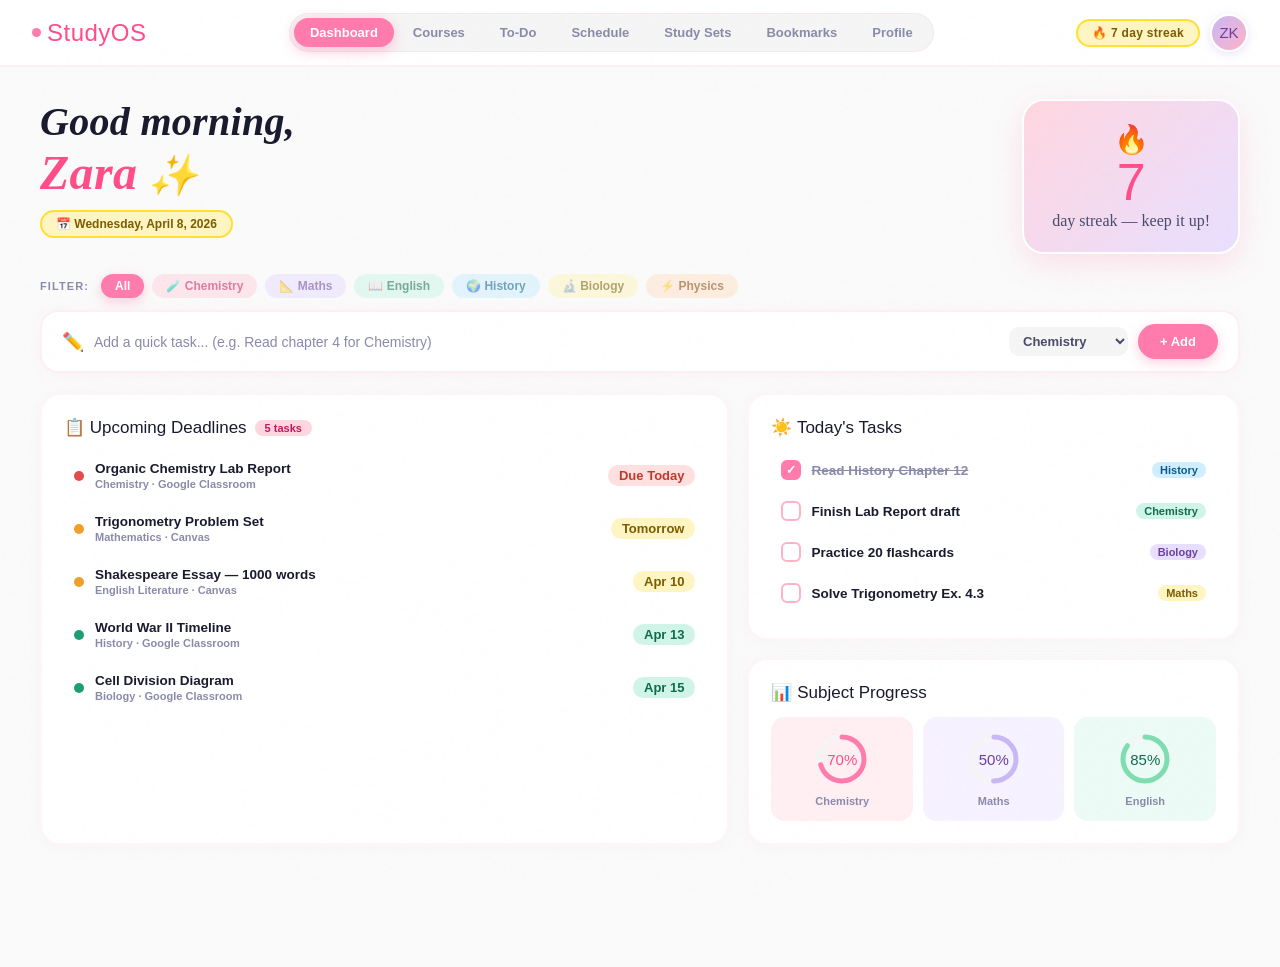
==== StudyOS.html @ 3f3feef2 "Prepare StudyOS for GitHub Pages deployment" ====
<!DOCTYPE html>
<html lang="en">
<head>
<meta charset="UTF-8">
<meta name="viewport" content="width=device-width, initial-scale=1.0">
<meta http-equiv="Content-Security-Policy" content="default-src 'self'; script-src 'self' 'unsafe-inline'; style-src 'self' 'unsafe-inline'; img-src 'self' data: https:; font-src 'self' data:; connect-src 'self'; object-src 'none'; base-uri 'self'; frame-ancestors 'none'; upgrade-insecure-requests">
<meta http-equiv="Referrer-Policy" content="strict-origin-when-cross-origin">
<meta http-equiv="X-Content-Type-Options" content="nosniff">
<title>StudyOS — Your Academic Universe</title>
<link rel="stylesheet" href="assets/css/styles.css">
</head>
<body>

<!-- ============================================================ -->
<!-- NAV -->
<!-- ============================================================ -->
<nav class="nav">
  <div class="nav-logo" onclick="showScreen('dashboard')">
    <span class="logo-dot"></span>
    StudyOS
  </div>
  <div class="nav-tabs">
    <button class="nav-tab active" onclick="showScreen('dashboard')" id="tab-dashboard">Dashboard</button>
    <button class="nav-tab" onclick="showScreen('courses')" id="tab-courses">Courses</button>
    <button class="nav-tab" onclick="showScreen('assignments')" id="tab-assignments">To-Do</button>
    <button class="nav-tab" onclick="showScreen('timetable')" id="tab-timetable">Schedule</button>
    <button class="nav-tab" onclick="showScreen('studysets')" id="tab-studysets">Study Sets</button>
    <button class="nav-tab" onclick="showScreen('bookmarks')" id="tab-bookmarks">Bookmarks</button>
    <button class="nav-tab" onclick="showScreen('profile')" id="tab-profile">Profile</button>
  </div>
  <div class="nav-right">
    <div class="streak-pill">🔥 7 day streak</div>
    <div class="avatar" onclick="showScreen('profile')">ZK</div>
  </div>
</nav>

<!-- ============================================================ -->
<!-- SCREEN 1: DASHBOARD -->
<!-- ============================================================ -->
<div class="screen active" id="screen-dashboard">

  <div class="dashboard-hero">
    <div class="greeting-block">
      <h1>Good morning,<br><em>Zara</em> ✨</h1>
      <div class="date-pill">📅 Wednesday, April 8, 2026</div>
    </div>
    <div class="streak-card-big">
      <div style="font-size:28px;">🔥</div>
      <div class="snum">7</div>
      <div class="slabel">day streak — keep it up!</div>
    </div>
  </div>

  <!-- Subject Filter Chips -->
  <div style="padding:0 40px 12px;display:flex;gap:8px;flex-wrap:wrap;align-items:center;">
    <span style="font-size:11px;font-weight:900;color:var(--text-soft);text-transform:uppercase;letter-spacing:0.1em;margin-right:4px;">Filter:</span>
    <button class="dash-filter-chip active" onclick="filterDashboard(this,'all')" style="background:var(--accent);color:white;border:none;border-radius:50px;padding:5px 14px;font-size:12px;font-weight:800;cursor:pointer;font-family:'Inter','Poppins',sans-serif;transition:all 0.2s;">All</button>
    <button class="dash-filter-chip" onclick="filterDashboard(this,'Chemistry')" style="background:var(--pink);color:var(--pink-text);border:none;border-radius:50px;padding:5px 14px;font-size:12px;font-weight:800;cursor:pointer;font-family:'Inter','Poppins',sans-serif;transition:all 0.2s;">🧪 Chemistry</button>
    <button class="dash-filter-chip" onclick="filterDashboard(this,'Mathematics')" style="background:var(--lavender);color:var(--lav-text);border:none;border-radius:50px;padding:5px 14px;font-size:12px;font-weight:800;cursor:pointer;font-family:'Inter','Poppins',sans-serif;transition:all 0.2s;">📐 Maths</button>
    <button class="dash-filter-chip" onclick="filterDashboard(this,'English Lit')" style="background:var(--mint);color:var(--mint-text);border:none;border-radius:50px;padding:5px 14px;font-size:12px;font-weight:800;cursor:pointer;font-family:'Inter','Poppins',sans-serif;transition:all 0.2s;">📖 English</button>
    <button class="dash-filter-chip" onclick="filterDashboard(this,'History')" style="background:var(--sky);color:var(--sky-text);border:none;border-radius:50px;padding:5px 14px;font-size:12px;font-weight:800;cursor:pointer;font-family:'Inter','Poppins',sans-serif;transition:all 0.2s;">🌍 History</button>
    <button class="dash-filter-chip" onclick="filterDashboard(this,'Biology')" style="background:var(--yellow);color:var(--yel-text);border:none;border-radius:50px;padding:5px 14px;font-size:12px;font-weight:800;cursor:pointer;font-family:'Inter','Poppins',sans-serif;transition:all 0.2s;">🔬 Biology</button>
    <button class="dash-filter-chip" onclick="filterDashboard(this,'Physics')" style="background:var(--peach);color:var(--peach-text);border:none;border-radius:50px;padding:5px 14px;font-size:12px;font-weight:800;cursor:pointer;font-family:'Inter','Poppins',sans-serif;transition:all 0.2s;">⚡ Physics</button>
  </div>

  <div class="quick-add-bar">
    <span style="font-size:18px;">✏️</span>
    <input type="text" placeholder="Add a quick task... (e.g. Read chapter 4 for Chemistry)" id="quick-input" />
    <select id="quick-subject">
      <option>Chemistry</option>
      <option>Mathematics</option>
      <option>English Lit</option>
      <option>History</option>
      <option>Biology</option>
      <option>Physics</option>
    </select>
    <button class="btn-accent" onclick="addQuickTask()">+ Add</button>
  </div>

  <div class="dashboard-grid">
    <div class="dash-card">
      <div class="dash-card-title">📋 Upcoming Deadlines <span class="tag">5 tasks</span></div>
      <div class="deadline-item" data-course="Chemistry">
        <div class="deadline-dot" style="background:#E24B4A;"></div>
        <div class="deadline-info">
          <div class="deadline-name">Organic Chemistry Lab Report</div>
          <div class="deadline-sub">Chemistry · Google Classroom</div>
        </div>
        <div class="deadline-badge badge-urgent">Due Today</div>
      </div>
      <div class="deadline-item" data-course="Mathematics">
        <div class="deadline-dot" style="background:#F09F27;"></div>
        <div class="deadline-info">
          <div class="deadline-name">Trigonometry Problem Set</div>
          <div class="deadline-sub">Mathematics · Canvas</div>
        </div>
        <div class="deadline-badge badge-soon">Tomorrow</div>
      </div>
      <div class="deadline-item" data-course="English Lit">
        <div class="deadline-dot" style="background:#F09F27;"></div>
        <div class="deadline-info">
          <div class="deadline-name">Shakespeare Essay — 1000 words</div>
          <div class="deadline-sub">English Literature · Canvas</div>
        </div>
        <div class="deadline-badge badge-soon">Apr 10</div>
      </div>
      <div class="deadline-item" data-course="History">
        <div class="deadline-dot" style="background:#1D9E75;"></div>
        <div class="deadline-info">
          <div class="deadline-name">World War II Timeline</div>
          <div class="deadline-sub">History · Google Classroom</div>
        </div>
        <div class="deadline-badge badge-ok">Apr 13</div>
      </div>
      <div class="deadline-item" data-course="Biology">
        <div class="deadline-dot" style="background:#1D9E75;"></div>
        <div class="deadline-info">
          <div class="deadline-name">Cell Division Diagram</div>
          <div class="deadline-sub">Biology · Google Classroom</div>
        </div>
        <div class="deadline-badge badge-ok">Apr 15</div>
      </div>
    </div>

    <div style="display:flex;flex-direction:column;gap:18px;">
      <div class="dash-card">
        <div class="dash-card-title">☀️ Today's Tasks</div>
        <div class="task-check" onclick="toggleTask(this)" data-course="History">
          <div class="check-box checked"></div>
          <div class="task-text done">Read History Chapter 12</div>
          <div class="task-course-tag" style="background:var(--sky);color:var(--sky-text);">History</div>
        </div>
        <div class="task-check" onclick="toggleTask(this)" data-course="Chemistry">
          <div class="check-box"></div>
          <div class="task-text">Finish Lab Report draft</div>
          <div class="task-course-tag" style="background:var(--mint);color:var(--mint-text);">Chemistry</div>
        </div>
        <div class="task-check" onclick="toggleTask(this)" data-course="Biology">
          <div class="check-box"></div>
          <div class="task-text">Practice 20 flashcards</div>
          <div class="task-course-tag" style="background:var(--lavender);color:var(--lav-text);">Biology</div>
        </div>
        <div class="task-check" onclick="toggleTask(this)" data-course="Mathematics">
          <div class="check-box"></div>
          <div class="task-text">Solve Trigonometry Ex. 4.3</div>
          <div class="task-course-tag" style="background:var(--yellow);color:var(--yel-text);">Maths</div>
        </div>
        <div id="quick-tasks"></div>
      </div>

      <div class="dash-card">
        <div class="dash-card-title">📊 Subject Progress</div>
        <div class="progress-section">
          <div class="progress-item" style="background:rgba(255,214,224,0.4);border-radius:14px;">
            <div class="progress-ring-wrap">
              <svg width="56" height="56" viewBox="0 0 56 56">
                <circle cx="28" cy="28" r="22" fill="none" stroke="var(--bg2)" stroke-width="5"/>
                <circle cx="28" cy="28" r="22" fill="none" stroke="var(--accent)" stroke-width="5" stroke-dasharray="138.2" stroke-dashoffset="41" stroke-linecap="round"/>
              </svg>
              <div class="progress-ring-center" style="color:var(--accent2);">70%</div>
            </div>
            <div class="progress-label">Chemistry</div>
          </div>
          <div class="progress-item" style="background:rgba(232,223,255,0.4);border-radius:14px;">
            <div class="progress-ring-wrap">
              <svg width="56" height="56" viewBox="0 0 56 56">
                <circle cx="28" cy="28" r="22" fill="none" stroke="var(--bg2)" stroke-width="5"/>
                <circle cx="28" cy="28" r="22" fill="none" stroke="var(--lavender2)" stroke-width="5" stroke-dasharray="138.2" stroke-dashoffset="69" stroke-linecap="round"/>
              </svg>
              <div class="progress-ring-center" style="color:var(--lav-text);">50%</div>
            </div>
            <div class="progress-label">Maths</div>
          </div>
          <div class="progress-item" style="background:rgba(208,245,232,0.4);border-radius:14px;">
            <div class="progress-ring-wrap">
              <svg width="56" height="56" viewBox="0 0 56 56">
                <circle cx="28" cy="28" r="22" fill="none" stroke="var(--bg2)" stroke-width="5"/>
                <circle cx="28" cy="28" r="22" fill="none" stroke="var(--mint2)" stroke-width="5" stroke-dasharray="138.2" stroke-dashoffset="21" stroke-linecap="round"/>
              </svg>
              <div class="progress-ring-center" style="color:var(--mint-text);">85%</div>
            </div>
            <div class="progress-label">English</div>
          </div>
        </div>
      </div>
    </div>
  </div>
</div>

<!-- ============================================================ -->
<!-- SCREEN 2: COURSES -->
<!-- ============================================================ -->
<div class="screen" id="screen-courses">
  <div class="page-header">
    <div>
      <h2>Your Course Folders 📁</h2>
      <p>6 courses · Semester 2, 2026</p>
    </div>
    <button class="btn-dark" onclick="openAddCourseModal()">＋ Add Course</button>
  </div>

  <div class="courses-grid">
    <div class="folder-card" onclick="openCourse('Chemistry')">
      <div class="folder-tab" style="background:var(--c-chem);"></div>
      <div class="folder-body" style="background:var(--c-chem);">
        <span class="folder-emoji">🧪</span>
        <div class="folder-name">Chemistry</div>
        <div class="folder-sub">Mrs. Sharma · MON WED FRI</div>
        <div class="folder-stats">
          <span class="folder-stat">4 tasks</span>
          <span class="folder-stat">12 notes</span>
          <span class="folder-stat">3 links</span>
        </div>
      </div>
    </div>

    <div class="folder-card" onclick="openCourse('Mathematics')">
      <div class="folder-tab" style="background:var(--c-math);"></div>
      <div class="folder-body" style="background:var(--c-math);">
        <span class="folder-emoji">📐</span>
        <div class="folder-name">Mathematics</div>
        <div class="folder-sub">Mr. Patel · TUE THU SAT</div>
        <div class="folder-stats">
          <span class="folder-stat">6 tasks</span>
          <span class="folder-stat">8 notes</span>
          <span class="folder-stat">5 links</span>
        </div>
      </div>
    </div>

    <div class="folder-card" onclick="openCourse('English Lit')">
      <div class="folder-tab" style="background:var(--c-eng);"></div>
      <div class="folder-body" style="background:var(--c-eng);">
        <span class="folder-emoji">📖</span>
        <div class="folder-name">English Literature</div>
        <div class="folder-sub">Ms. D'Souza · MON TUE WED</div>
        <div class="folder-stats">
          <span class="folder-stat">2 tasks</span>
          <span class="folder-stat">15 notes</span>
          <span class="folder-stat">7 links</span>
        </div>
      </div>
    </div>

    <div class="folder-card" onclick="openCourse('History')">
      <div class="folder-tab" style="background:var(--c-hist);"></div>
      <div class="folder-body" style="background:var(--c-hist);">
        <span class="folder-emoji">🌍</span>
        <div class="folder-name">History</div>
        <div class="folder-sub">Mr. Khan · WED FRI</div>
        <div class="folder-stats">
          <span class="folder-stat">3 tasks</span>
          <span class="folder-stat">20 notes</span>
          <span class="folder-stat">4 links</span>
        </div>
      </div>
    </div>

    <div class="folder-card" onclick="openCourse('Biology')">
      <div class="folder-tab" style="background:var(--c-bio);"></div>
      <div class="folder-body" style="background:var(--c-bio);">
        <span class="folder-emoji">🔬</span>
        <div class="folder-name">Biology</div>
        <div class="folder-sub">Ms. Iyer · TUE THU</div>
        <div class="folder-stats">
          <span class="folder-stat">5 tasks</span>
          <span class="folder-stat">18 notes</span>
          <span class="folder-stat">6 links</span>
        </div>
      </div>
    </div>

    <div class="folder-card" onclick="openCourse('Physics')">
      <div class="folder-tab" style="background:var(--c-phys);"></div>
      <div class="folder-body" style="background:var(--c-phys);">
        <span class="folder-emoji">⚡</span>
        <div class="folder-name">Physics</div>
        <div class="folder-sub">Mr. Nair · MON WED SAT</div>
        <div class="folder-stats">
          <span class="folder-stat">3 tasks</span>
          <span class="folder-stat">10 notes</span>
          <span class="folder-stat">2 links</span>
        </div>
      </div>
    </div>
  </div>
</div>

<!-- ============================================================ -->
<!-- SCREEN 3: ASSIGNMENTS / TO-DO -->
<!-- ============================================================ -->
<div class="screen" id="screen-assignments">
  <div class="assignments-layout">
    <div class="assignments-sidebar">
      <div class="sidebar-label">Filter</div>
      <button class="filter-btn active" onclick="filterStatus(this,'all')">📋 All Tasks</button>
      <button class="filter-btn" onclick="filterStatus(this,'ongoing')">⏳ Ongoing</button>
      <button class="filter-btn" onclick="filterStatus(this,'missed')">⚠️ Missed</button>
      <button class="filter-btn" onclick="filterStatus(this,'completed')">✅ Completed</button>

      <div class="sidebar-label">By Course</div>
      <button class="filter-btn" onclick="filterCourse(this,'all')"><div class="filter-dot" style="background:var(--text-soft);"></div>All Courses</button>
      <button class="filter-btn" id="sb-Chemistry" onclick="filterCourse(this,'Chemistry')"><div class="filter-dot" style="background:var(--accent);"></div>Chemistry</button>
      <button class="filter-btn" id="sb-Mathematics" onclick="filterCourse(this,'Mathematics')"><div class="filter-dot" style="background:var(--lavender2);"></div>Mathematics</button>
      <button class="filter-btn" id="sb-English Lit" onclick="filterCourse(this,'English Lit')"><div class="filter-dot" style="background:var(--mint2);"></div>English Lit</button>
      <button class="filter-btn" id="sb-History" onclick="filterCourse(this,'History')"><div class="filter-dot" style="background:var(--sky2);"></div>History</button>
      <button class="filter-btn" id="sb-Biology" onclick="filterCourse(this,'Biology')"><div class="filter-dot" style="background:var(--yellow2);"></div>Biology</button>
      <button class="filter-btn" id="sb-Physics" onclick="filterCourse(this,'Physics')"><div class="filter-dot" style="background:var(--peach2);"></div>Physics</button>
    </div>

    <div class="assignments-main">
      <div class="assignments-top">
        <div>
          <h2 id="todo-title">All Tasks</h2>
          <div id="active-course-chip" style="display:none;">
            <span class="course-chip" id="course-chip-inner">
              <span id="chip-label">Chemistry</span>
              <span class="chip-x" onclick="clearCourseFilter()">✕</span>
            </span>
          </div>
        </div>
        <button class="btn-accent" style="padding:9px 20px;font-size:13px;">＋ New Task</button>
      </div>
      <div id="task-list"></div>
    </div>
  </div>
</div>

<!-- ============================================================ -->
<!-- SCREEN 4: TIMETABLE -->
<!-- ============================================================ -->
<div class="screen" id="screen-timetable">
  <div class="timetable-header">
    <div>
      <h2 style="font-family:'Fredoka One',cursive;">📅 Class Schedule</h2>
      <p style="font-size:13px;color:var(--text-soft);font-weight:700;margin-top:3px;">Week of April 7–11, 2026</p>
    </div>
    <div class="week-nav">
      <button>‹</button>
      <span>Apr 7 – Apr 11</span>
      <button>›</button>
    </div>
  </div>

  <div class="timetable-wrap">
    <div class="timetable">
      <div class="tt-header-cell"></div>
      <div class="tt-header-cell">Mon</div>
      <div class="tt-header-cell tt-today-col">Tue ★</div>
      <div class="tt-header-cell">Wed</div>
      <div class="tt-header-cell">Thu</div>
      <div class="tt-header-cell">Fri</div>

      <!-- 8 AM -->
      <div class="tt-time">8:00</div>
      <div class="tt-cell"><div class="tt-class" style="background:rgba(255,214,224,0.7);border-color:var(--accent);cursor:pointer;" onclick="openClassDetail('Chemistry','🧪','Mon 8:00–9:00 AM','Lab 2','Organic Chemistry unit — functional groups and reaction mechanisms. Mrs. Sharma will demonstrate oxidation reactions today.',['Lab report due TODAY — submit before 11pm','Bring safety goggles to the lab','Pre-read Chapter 8, pages 145–160'],'var(--pink)')"><div class="tt-class-name">Chemistry</div><div class="tt-class-room">Lab 2</div></div></div>
      <div class="tt-cell" style="background:rgba(250,250,250,0.5);"></div>
      <div class="tt-cell"><div class="tt-class" style="background:rgba(255,214,224,0.7);border-color:var(--accent);cursor:pointer;" onclick="openClassDetail('Chemistry','🧪','Wed 8:00–9:00 AM','Lab 2','Continuing organic chemistry — alcohols, ketones and esters. Quiz on functional groups next Friday!',['Study functional group chart before class','Test next Friday — start revising now'],'var(--pink)')"><div class="tt-class-name">Chemistry</div><div class="tt-class-room">Lab 2</div></div></div>
      <div class="tt-cell" style="background:rgba(250,250,250,0.5);"></div>
      <div class="tt-cell"><div class="tt-class" style="background:rgba(255,214,224,0.7);border-color:var(--accent);cursor:pointer;" onclick="openClassDetail('Chemistry','🧪','Fri 8:00–9:00 AM','Lab 2','Lab practical session — you\'ll be titrating solutions. Results write-up due Monday.',['Complete pre-lab questions','Bring calculator for titration calculations'],'var(--pink)')"><div class="tt-class-name">Chemistry</div><div class="tt-class-room">Lab 2</div></div></div>

      <!-- 9 AM -->
      <div class="tt-time">9:00</div>
      <div class="tt-cell" style="background:rgba(250,250,250,0.5);"></div>
      <div class="tt-cell"><div class="tt-class" style="background:rgba(232,223,255,0.7);border-color:var(--lavender2);cursor:pointer;" onclick="openClassDetail('Mathematics','📐','Tue 9:00–10:00 AM','Room 301','Trigonometry deep dive — Ex 4.3 to 4.8. Mr. Patel will work through sine and cosine rules on the board.',['Problem set due Apr 9 — almost done?','Review double-angle formulas before class'],'var(--lavender)')"><div class="tt-class-name">Mathematics</div><div class="tt-class-room">Room 301</div></div></div>
      <div class="tt-cell" style="background:rgba(250,250,250,0.5);"></div>
      <div class="tt-cell"><div class="tt-class" style="background:rgba(232,223,255,0.7);border-color:var(--lavender2);cursor:pointer;" onclick="openClassDetail('Mathematics','📐','Thu 9:00–10:00 AM','Room 301','Calculus introduction — limits and derivatives. Practice questions handed out in class.',['Bring your textbook and graph paper'],'var(--lavender)')"><div class="tt-class-name">Mathematics</div><div class="tt-class-room">Room 301</div></div></div>
      <div class="tt-cell" style="background:rgba(250,250,250,0.5);"></div>

      <!-- 10 AM -->
      <div class="tt-time">10:00</div>
      <div class="tt-cell"><div class="tt-class" style="background:rgba(208,245,232,0.7);border-color:var(--mint2);cursor:pointer;" onclick="openClassDetail('English Lit','📖','Mon 10:00–11:00 AM','Room 204','Hamlet Act 4 analysis — themes of revenge and madness. Essay due Apr 10, 1000 words.',['Shakespeare essay due Apr 10!','Read Act 4 before class','Check SparkNotes for character analysis'],'var(--mint)')"><div class="tt-class-name">English Lit</div><div class="tt-class-room">Room 204</div></div></div>
      <div class="tt-cell"><div class="tt-class" style="background:rgba(208,245,232,0.7);border-color:var(--mint2);cursor:pointer;" onclick="openClassDetail('English Lit','📖','Tue 10:00–11:00 AM','Room 204','Peer review session — swap drafts with a partner. Ms. D\'Souza will provide feedback sheets.',['Bring printed draft for peer review','Submit final essay on Canvas Apr 10'],'var(--mint)')"><div class="tt-class-name">English Lit</div><div class="tt-class-room">Room 204</div></div></div>
      <div class="tt-cell"><div class="tt-class" style="background:rgba(208,245,232,0.7);border-color:var(--mint2);cursor:pointer;" onclick="openClassDetail('English Lit','📖','Wed 10:00–11:00 AM','Room 204','Final essay guidance — Ms. D\'Souza reviews common mistakes. Last class before submission.',['Final submission due Apr 10 on Canvas!','Check the essay rubric on Google Classroom'],'var(--mint)')"><div class="tt-class-name">English Lit</div><div class="tt-class-room">Room 204</div></div></div>
      <div class="tt-cell" style="background:rgba(250,250,250,0.5);"></div>
      <div class="tt-cell" style="background:rgba(250,250,250,0.5);"></div>

      <!-- 11 AM -->
      <div class="tt-time">11:00</div>
      <div class="tt-cell" style="background:rgba(250,250,250,0.5);"></div>
      <div class="tt-cell" style="background:rgba(250,250,250,0.5);"></div>
      <div class="tt-cell"><div class="tt-class" style="background:rgba(208,238,255,0.7);border-color:var(--sky2);cursor:pointer;" onclick="openClassDetail('History','🌍','Wed 11:00 AM–12:00 PM','Room 110','World War II — Pacific Theatre and D-Day. Mr. Khan will show documentary clips.',['Timeline diagram due Apr 13','Download template from Google Classroom','Revise key dates: 1939, 1941, 1944, 1945'],'var(--sky)')"><div class="tt-class-name">History</div><div class="tt-class-room">Room 110</div></div></div>
      <div class="tt-cell" style="background:rgba(250,250,250,0.5);"></div>
      <div class="tt-cell"><div class="tt-class" style="background:rgba(208,238,255,0.7);border-color:var(--sky2);cursor:pointer;" onclick="openClassDetail('History','🌍','Fri 11:00 AM–12:00 PM','Room 110','Primary sources analysis — reading wartime letters and government documents.',['Chapter 12 reading — done ✓','Timeline diagram due Apr 13'],'var(--sky)')"><div class="tt-class-name">History</div><div class="tt-class-room">Room 110</div></div></div>

      <!-- Lunch -->
      <div class="tt-time" style="color:var(--text-xsoft);">12:00</div>
      <div class="tt-cell" style="background:rgba(255,245,194,0.4);border-color:rgba(255,224,51,0.2);"><div style="padding:8px;font-size:10px;font-weight:800;color:var(--yel-text);opacity:0.6;">☕ Lunch</div></div>
      <div class="tt-cell" style="background:rgba(255,245,194,0.4);border-color:rgba(255,224,51,0.2);"><div style="padding:8px;font-size:10px;font-weight:800;color:var(--yel-text);opacity:0.6;">☕ Lunch</div></div>
      <div class="tt-cell" style="background:rgba(255,245,194,0.4);border-color:rgba(255,224,51,0.2);"><div style="padding:8px;font-size:10px;font-weight:800;color:var(--yel-text);opacity:0.6;">☕ Lunch</div></div>
      <div class="tt-cell" style="background:rgba(255,245,194,0.4);border-color:rgba(255,224,51,0.2);"><div style="padding:8px;font-size:10px;font-weight:800;color:var(--yel-text);opacity:0.6;">☕ Lunch</div></div>
      <div class="tt-cell" style="background:rgba(255,245,194,0.4);border-color:rgba(255,224,51,0.2);"><div style="padding:8px;font-size:10px;font-weight:800;color:var(--yel-text);opacity:0.6;">☕ Lunch</div></div>

      <!-- 1 PM -->
      <div class="tt-time">1:00</div>
      <div class="tt-cell" style="background:rgba(250,250,250,0.5);"></div>
      <div class="tt-cell"><div class="tt-class" style="background:rgba(255,245,194,0.7);border-color:var(--yellow2);cursor:pointer;" onclick="openClassDetail('Biology','🔬','Tue 1:00–2:00 PM','Lab 3','Cell division — mitosis vs meiosis. Ms. Iyer will use slides of onion root tips.',['Cell division diagram due Apr 15','Memorise the 4 stages of mitosis','Bring coloured pencils for diagram work'],'var(--yellow)')"><div class="tt-class-name">Biology</div><div class="tt-class-room">Lab 3</div></div></div>
      <div class="tt-cell" style="background:rgba(250,250,250,0.5);"></div>
      <div class="tt-cell"><div class="tt-class" style="background:rgba(255,245,194,0.7);border-color:var(--yellow2);cursor:pointer;" onclick="openClassDetail('Biology','🔬','Thu 1:00–2:00 PM','Lab 3','Osmosis experiment — potato cylinders in salt solutions. Practical write-up in class.',['Diagram due Apr 15 — start early','Review osmosis definition'],'var(--yellow)')"><div class="tt-class-name">Biology</div><div class="tt-class-room">Lab 3</div></div></div>
      <div class="tt-cell" style="background:rgba(250,250,250,0.5);"></div>

      <!-- 2 PM -->
      <div class="tt-time">2:00</div>
      <div class="tt-cell"><div class="tt-class" style="background:rgba(255,228,204,0.7);border-color:var(--peach2);cursor:pointer;" onclick="openClassDetail('Physics','⚡','Mon 2:00–3:00 PM','Room 105','Newton\'s Laws of Motion — forces, friction, and free body diagrams. Problem sheet handed out.',['Newton\'s Laws problem sheet due Apr 16','Read Chapter 6 summary','Practice drawing free body diagrams'],'var(--peach)')"><div class="tt-class-name">Physics</div><div class="tt-class-room">Room 105</div></div></div>
      <div class="tt-cell" style="background:rgba(250,250,250,0.5);"></div>
      <div class="tt-cell"><div class="tt-class" style="background:rgba(255,228,204,0.7);border-color:var(--peach2);cursor:pointer;" onclick="openClassDetail('Physics','⚡','Wed 2:00–3:00 PM','Room 105','Energy conservation — kinetic and potential energy problems. Past paper practice.',['Problem sheet due Apr 16','Chapter 6 summary — done ✓'],'var(--peach)')"><div class="tt-class-name">Physics</div><div class="tt-class-room">Room 105</div></div></div>
      <div class="tt-cell" style="background:rgba(250,250,250,0.5);"></div>
      <div class="tt-cell" style="background:rgba(250,250,250,0.5);"></div>
    </div>
  </div>

  <div class="tt-legend">
    <span><span class="tt-legend-dot" style="background:rgba(255,214,224,0.8);border-color:var(--accent);"></span>Chemistry</span>
    <span><span class="tt-legend-dot" style="background:rgba(232,223,255,0.8);border-color:var(--lavender2);"></span>Mathematics</span>
    <span><span class="tt-legend-dot" style="background:rgba(208,245,232,0.8);border-color:var(--mint2);"></span>English Lit</span>
    <span><span class="tt-legend-dot" style="background:rgba(208,238,255,0.8);border-color:var(--sky2);"></span>History</span>
    <span><span class="tt-legend-dot" style="background:rgba(255,245,194,0.8);border-color:var(--yellow2);"></span>Biology</span>
    <span><span class="tt-legend-dot" style="background:rgba(255,228,204,0.8);border-color:var(--peach2);"></span>Physics</span>
  </div>
</div>

<!-- ============================================================ -->
<!-- SCREEN 5: STUDY SETS — REDESIGNED -->
<!-- ============================================================ -->
<div class="screen" id="screen-studysets">
  <div class="page-header">
    <div>
      <h2>Study Sets ✨</h2>
      <p>Pick a set to start practising</p>
    </div>
    <button class="btn-accent" onclick="openNewSetModal()">＋ New Set</button>
  </div>

  <!-- Folder grid ALWAYS visible at top -->
  <div style="padding:0 40px 28px;">
    <div class="studysets-grid" id="studysets-grid">
      <!-- Rendered by JS -->
    </div>
  </div>

  <!-- Flashcard section — hidden by default, revealed when a set folder is clicked -->
  <div id="flashcard-section" style="display:none;padding:0 40px 40px;animation:slideUp 0.4s ease;">
    <div style="display:flex;align-items:center;gap:10px;margin-bottom:18px;">
      <div style="height:2px;flex:1;background:var(--bg2);border-radius:2px;"></div>
      <div style="font-family:'Caveat',cursive;font-size:15px;color:var(--text-soft);font-weight:700;">Practising now ↓</div>
      <div style="height:2px;flex:1;background:var(--bg2);border-radius:2px;"></div>
    </div>
    <div class="flashcard-panel" style="max-width:none;width:100%;margin:0;">
      <div class="fc-set-title">
        <span id="fc-emoji">🧪</span>
        <span id="fc-title">Organic Chemistry</span>
      </div>
      <div class="fc-set-meta" id="fc-meta">24 cards · Last studied 2 days ago</div>

      <div class="fc-progress-line">
        <span class="fc-progress-text" id="fc-count">Card 1 of 24</span>
        <div class="fc-progress-bar"><div class="fc-progress-fill" id="fc-fill" style="width:4%;"></div></div>
      </div>

      <div class="flashcard-wrap" id="flashcard" onclick="flipCard()">
        <div class="flashcard-inner">
          <div class="flashcard-front">
            <div class="fc-label">Question</div>
            <div class="fc-q" id="fc-question">What is the functional group of an Alcohol?</div>
            <div class="fc-hint">tap to reveal answer ✦</div>
          </div>
          <div class="flashcard-back">
            <div class="fc-label">Answer</div>
            <div class="fc-q" id="fc-answer">—OH (Hydroxyl group)</div>
            <div class="fc-hint">tap to go back ✦</div>
          </div>
        </div>
      </div>

      <div class="fc-buttons">
        <button class="fc-btn fc-btn-know" onclick="markKnow()">✓ I knew it</button>
        <button class="fc-btn fc-btn-review" onclick="markReview()">✗ Review again</button>
        <button class="fc-btn fc-btn-flip" onclick="flipCard()">↩ Flip Card</button>
        <button class="fc-btn fc-btn-next" onclick="nextCard()">→ Next Card</button>
      </div>
    </div>
  </div>
</div>

<!-- ============================================================ -->
<!-- SCREEN 6: BOOKMARKS — ENHANCED -->
<!-- ============================================================ -->
<div class="screen" id="screen-bookmarks">
  <div class="page-header">
    <div>
      <h2>🔗 Bookmarks & Links</h2>
      <p>All your course resources in one place</p>
    </div>
    <button class="btn-accent">＋ Add Link</button>
  </div>

  <div class="bookmarks-grid">
    <div class="bookmarks-group">
      <div class="bookmarks-group-title"><div class="bm-dot" style="background:var(--accent);"></div>Chemistry</div>
      <div class="bookmark-item" onclick="openBmModal('Khan Academy — Organic Chem','Chemistry','Video','khanacademy.org/science/organic-chem','Great intro series on functional groups and reactions. Perfect for lab prep! 🧪','var(--pink)','🧪')">
        <div class="bm-favicon" style="background:var(--pink);">🧪</div>
        <div class="bm-info">
          <div class="bm-name">Khan Academy — Organic Chem</div>
          <div class="bm-url">khanacademy.org/science/organic-chem</div>
        </div>
        <span class="bm-tag" style="background:var(--pink);color:var(--pink-text);">Video</span>
        <button class="bm-open-btn">↗</button>
      </div>
      <div class="bookmark-item" onclick="openBmModal('Lab Report Template — Mrs. Sharma','Chemistry','Classroom','classroom.google.com/c/chm2026','Official template from Mrs. Sharma. Required format for all chem submissions. 📋','var(--mint)','📄')">
        <div class="bm-favicon" style="background:var(--pink);">📄</div>
        <div class="bm-info">
          <div class="bm-name">Lab Report Template — Mrs. Sharma</div>
          <div class="bm-url">classroom.google.com/c/chm2026</div>
        </div>
        <span class="bm-tag" style="background:var(--mint);color:var(--mint-text);">Classroom</span>
        <button class="bm-open-btn">↗</button>
      </div>
      <div class="bookmark-item" onclick="openBmModal('NCERT Chemistry Part 2 PDF','Chemistry','PDF','ncert.nic.in/textbook/pdf/lech202','Chapters 10–16. Bookmark pages 85 and 134 for exam! 📖','var(--sky)','📝')">
        <div class="bm-favicon" style="background:var(--pink);">📝</div>
        <div class="bm-info">
          <div class="bm-name">NCERT Chemistry Part 2 PDF</div>
          <div class="bm-url">ncert.nic.in/textbook/pdf/lech202</div>
        </div>
        <span class="bm-tag" style="background:var(--sky);color:var(--sky-text);">PDF</span>
        <button class="bm-open-btn">↗</button>
      </div>
    </div>

    <div class="bookmarks-group">
      <div class="bookmarks-group-title"><div class="bm-dot" style="background:var(--lavender2);"></div>Mathematics</div>
      <div class="bookmark-item" onclick="openBmModal('Desmos Graphing Calculator','Mathematics','Tool','desmos.com/calculator','Best free graphing tool. Use for all trig and calculus visualisations. 📐','var(--lavender)','📐')">
        <div class="bm-favicon" style="background:var(--lavender);">📐</div>
        <div class="bm-info">
          <div class="bm-name">Desmos Graphing Calculator</div>
          <div class="bm-url">desmos.com/calculator</div>
        </div>
        <span class="bm-tag" style="background:var(--lavender);color:var(--lav-text);">Tool</span>
        <button class="bm-open-btn">↗</button>
      </div>
      <div class="bookmark-item" onclick="openBmModal('3Blue1Brown — Trig Visualized','Mathematics','Video','youtube.com/watch?v=yBw0N3...','Stunning visual explanation of trig. Watch before Ex. 4.3 for sure! 🎥','var(--pink)','🎥')">
        <div class="bm-favicon" style="background:var(--lavender);">🎥</div>
        <div class="bm-info">
          <div class="bm-name">3Blue1Brown — Trig Visualized</div>
          <div class="bm-url">youtube.com/watch?v=yBw0N3...</div>
        </div>
        <span class="bm-tag" style="background:var(--pink);color:var(--pink-text);">Video</span>
        <button class="bm-open-btn">↗</button>
      </div>
      <div class="bookmark-item" onclick="openBmModal('Canvas — Maths Assignment Portal','Mathematics','Canvas','canvas.instructure.com/courses/mth','Submit all maths assignments here. Check announcements every Monday. 📋','var(--mint)','📋')">
        <div class="bm-favicon" style="background:var(--lavender);">📋</div>
        <div class="bm-info">
          <div class="bm-name">Canvas — Maths Assignment Portal</div>
          <div class="bm-url">canvas.instructure.com/courses/mth</div>
        </div>
        <span class="bm-tag" style="background:var(--mint);color:var(--mint-text);">Canvas</span>
        <button class="bm-open-btn">↗</button>
      </div>
    </div>

    <div class="bookmarks-group">
      <div class="bookmarks-group-title"><div class="bm-dot" style="background:var(--mint2);"></div>English Literature</div>
      <div class="bookmark-item" onclick="openBmModal('SparkNotes — Hamlet Summary','English Lit','Notes','sparknotes.com/shakespeare/hamlet','Full character analysis + theme notes. Great for essay prep! 📖','var(--mint)','📖')">
        <div class="bm-favicon" style="background:var(--mint);">📖</div>
        <div class="bm-info">
          <div class="bm-name">SparkNotes — Hamlet Summary</div>
          <div class="bm-url">sparknotes.com/shakespeare/hamlet</div>
        </div>
        <span class="bm-tag" style="background:var(--mint);color:var(--mint-text);">Notes</span>
        <button class="bm-open-btn">↗</button>
      </div>
      <div class="bookmark-item" onclick="openBmModal('Essay Rubric — Ms. D\'Souza','English Lit','Classroom','classroom.google.com/c/eng2026','The official rubric for the Hamlet essay. Must read before submitting! 📝','var(--mint)','📜')">
        <div class="bm-favicon" style="background:var(--mint);">📜</div>
        <div class="bm-info">
          <div class="bm-name">Essay Rubric — Ms. D'Souza</div>
          <div class="bm-url">classroom.google.com/c/eng2026</div>
        </div>
        <span class="bm-tag" style="background:var(--mint);color:var(--mint-text);">Classroom</span>
        <button class="bm-open-btn">↗</button>
      </div>
    </div>

    <div class="bookmarks-group">
      <div class="bookmarks-group-title"><div class="bm-dot" style="background:var(--sky2);"></div>History</div>
      <div class="bookmark-item" onclick="openBmModal('Crash Course — World War II','History','Video','youtube.com/watch?v=Q78COTw...','Quick 12-min summary. Great visual timeline for the diagram assignment! 🌍','var(--sky)','🌍')">
        <div class="bm-favicon" style="background:var(--sky);">🌍</div>
        <div class="bm-info">
          <div class="bm-name">Crash Course — World War II</div>
          <div class="bm-url">youtube.com/watch?v=Q78COTw...</div>
        </div>
        <span class="bm-tag" style="background:var(--pink);color:var(--pink-text);">Video</span>
        <button class="bm-open-btn">↗</button>
      </div>
      <div class="bookmark-item" onclick="openBmModal('Timeline Template — Mr. Khan','History','Classroom','classroom.google.com/c/hist2026','Download the blank timeline here. Due Apr 13! ⚠️','var(--sky)','📄')">
        <div class="bm-favicon" style="background:var(--sky);">📄</div>
        <div class="bm-info">
          <div class="bm-name">Timeline Template — Mr. Khan</div>
          <div class="bm-url">classroom.google.com/c/hist2026</div>
        </div>
        <span class="bm-tag" style="background:var(--mint);color:var(--mint-text);">Classroom</span>
        <button class="bm-open-btn">↗</button>
      </div>
    </div>
  </div>
</div>

<!-- Add Course Modal -->
<div class="bm-modal-overlay" id="add-course-modal" onclick="closeAddCourseModal(event)">
  <div class="bm-modal" style="width:420px;">
    <button class="bm-modal-close" onclick="closeAddCourseModal(null,true)">✕</button>
    <div style="font-family:'Fredoka One',cursive;font-size:20px;margin-bottom:16px;">📁 Add New Course</div>
    <div style="display:grid;grid-template-columns:1fr 1fr;gap:10px;margin-bottom:12px;">
      <div class="id-field" style="grid-column:1/-1;">
        <label style="font-size:10px;font-weight:900;color:var(--text-soft);text-transform:uppercase;letter-spacing:0.08em;display:block;margin-bottom:4px;">Course Name</label>
        <input type="text" id="nc-name" placeholder="e.g. Computer Science" style="width:100%;padding:9px 12px;border-radius:11px;border:2px solid rgba(255,123,172,0.15);font-family:'Inter','Poppins',sans-serif;font-size:13px;font-weight:700;color:var(--text);background:white;outline:none;">
      </div>
      <div class="id-field">
        <label style="font-size:10px;font-weight:900;color:var(--text-soft);text-transform:uppercase;letter-spacing:0.08em;display:block;margin-bottom:4px;">Teacher</label>
        <input type="text" id="nc-teacher" placeholder="e.g. Mr. Sharma" style="width:100%;padding:9px 12px;border-radius:11px;border:2px solid rgba(255,123,172,0.15);font-family:'Inter','Poppins',sans-serif;font-size:13px;font-weight:700;color:var(--text);background:white;outline:none;">
      </div>
      <div class="id-field">
        <label style="font-size:10px;font-weight:900;color:var(--text-soft);text-transform:uppercase;letter-spacing:0.08em;display:block;margin-bottom:4px;">Days</label>
        <input type="text" id="nc-days" placeholder="e.g. MON WED FRI" style="width:100%;padding:9px 12px;border-radius:11px;border:2px solid rgba(255,123,172,0.15);font-family:'Inter','Poppins',sans-serif;font-size:13px;font-weight:700;color:var(--text);background:white;outline:none;">
      </div>
    </div>
    <div style="margin-bottom:14px;">
      <div style="font-size:10px;font-weight:900;color:var(--text-soft);text-transform:uppercase;letter-spacing:0.08em;margin-bottom:8px;">Pick an Emoji & Color</div>
      <div style="display:flex;gap:8px;flex-wrap:wrap;margin-bottom:10px;">
        <span class="nc-emoji-opt selected" onclick="pickCourseEmoji(this,'🎯')" style="font-size:22px;cursor:pointer;padding:4px 8px;border-radius:10px;border:2px solid var(--accent);background:var(--accent-bg);">🎯</span>
        <span class="nc-emoji-opt" onclick="pickCourseEmoji(this,'💻')" style="font-size:22px;cursor:pointer;padding:4px 8px;border-radius:10px;border:2px solid transparent;background:var(--bg2);">💻</span>
        <span class="nc-emoji-opt" onclick="pickCourseEmoji(this,'🎨')" style="font-size:22px;cursor:pointer;padding:4px 8px;border-radius:10px;border:2px solid transparent;background:var(--bg2);">🎨</span>
        <span class="nc-emoji-opt" onclick="pickCourseEmoji(this,'🏃')" style="font-size:22px;cursor:pointer;padding:4px 8px;border-radius:10px;border:2px solid transparent;background:var(--bg2);">🏃</span>
        <span class="nc-emoji-opt" onclick="pickCourseEmoji(this,'🎵')" style="font-size:22px;cursor:pointer;padding:4px 8px;border-radius:10px;border:2px solid transparent;background:var(--bg2);">🎵</span>
        <span class="nc-emoji-opt" onclick="pickCourseEmoji(this,'🌱')" style="font-size:22px;cursor:pointer;padding:4px 8px;border-radius:10px;border:2px solid transparent;background:var(--bg2);">🌱</span>
        <span class="nc-emoji-opt" onclick="pickCourseEmoji(this,'📊')" style="font-size:22px;cursor:pointer;padding:4px 8px;border-radius:10px;border:2px solid transparent;background:var(--bg2);">📊</span>
        <span class="nc-emoji-opt" onclick="pickCourseEmoji(this,'🔭')" style="font-size:22px;cursor:pointer;padding:4px 8px;border-radius:10px;border:2px solid transparent;background:var(--bg2);">🔭</span>
      </div>
      <div style="display:flex;gap:8px;flex-wrap:wrap;">
        <div class="nc-color-opt selected" data-color="var(--pink)" onclick="pickCourseColor(this)" style="width:28px;height:28px;border-radius:50%;background:var(--pink);cursor:pointer;border:3px solid var(--text);"></div>
        <div class="nc-color-opt" data-color="var(--lavender)" onclick="pickCourseColor(this)" style="width:28px;height:28px;border-radius:50%;background:var(--lavender);cursor:pointer;border:3px solid transparent;"></div>
        <div class="nc-color-opt" data-color="var(--mint)" onclick="pickCourseColor(this)" style="width:28px;height:28px;border-radius:50%;background:var(--mint);cursor:pointer;border:3px solid transparent;"></div>
        <div class="nc-color-opt" data-color="var(--sky)" onclick="pickCourseColor(this)" style="width:28px;height:28px;border-radius:50%;background:var(--sky);cursor:pointer;border:3px solid transparent;"></div>
        <div class="nc-color-opt" data-color="var(--yellow)" onclick="pickCourseColor(this)" style="width:28px;height:28px;border-radius:50%;background:var(--yellow);cursor:pointer;border:3px solid transparent;"></div>
        <div class="nc-color-opt" data-color="var(--peach)" onclick="pickCourseColor(this)" style="width:28px;height:28px;border-radius:50%;background:var(--peach);cursor:pointer;border:3px solid transparent;"></div>
      </div>
    </div>
    <div class="bm-modal-actions">
      <button class="bm-modal-btn primary" onclick="addNewCourse()">＋ Add Course</button>
      <button class="bm-modal-btn secondary" onclick="closeAddCourseModal(null,true)">Cancel</button>
    </div>
  </div>
</div>

<!-- Class Detail Modal -->
<div class="bm-modal-overlay" id="class-detail-modal" onclick="closeClassModal(event)">
  <div class="bm-modal" style="width:400px;">
    <button class="bm-modal-close" onclick="closeClassModal(null,true)">✕</button>
    <div style="display:flex;align-items:center;gap:12px;margin-bottom:16px;">
      <div id="cd-icon" style="width:50px;height:50px;border-radius:14px;background:var(--pink);display:flex;align-items:center;justify-content:center;font-size:24px;"></div>
      <div>
        <div id="cd-subject" style="font-family:'Fredoka One',cursive;font-size:20px;color:var(--text);"></div>
        <div id="cd-time" style="font-size:12px;color:var(--text-soft);font-weight:700;margin-top:2px;"></div>
      </div>
    </div>
    <div id="cd-description" style="background:var(--bg);border-radius:12px;padding:12px 14px;font-size:13px;color:var(--text-mid);font-weight:700;line-height:1.6;margin-bottom:12px;border:2px solid rgba(255,123,172,0.08);"></div>
    <div id="cd-reminders" style="display:none;">
      <div style="font-size:11px;font-weight:900;text-transform:uppercase;letter-spacing:0.1em;color:var(--text-soft);margin-bottom:8px;">📌 Reminders</div>
      <div id="cd-reminders-list" style="display:flex;flex-direction:column;gap:6px;"></div>
    </div>
    <div style="margin-top:14px;display:flex;gap:8px;">
      <button class="bm-modal-btn primary" style="flex:1;" onclick="closeClassModal(null,true)">Got it ✓</button>
      <button class="bm-modal-btn secondary" onclick="addClassReminder()">+ Reminder</button>
    </div>
  </div>
</div>

<!-- Bookmark modal -->
<div class="bm-modal-overlay" id="bm-modal-overlay" onclick="closeBmModal(event)">
  <div class="bm-modal">
    <button class="bm-modal-close" onclick="closeBmModal(null,true)">✕</button>
    <div class="bm-modal-icon" id="bm-m-icon" style="background:var(--pink);">🧪</div>
    <div class="bm-modal-title" id="bm-m-title">Khan Academy</div>
    <div class="bm-modal-course" id="bm-m-course" style="background:var(--pink);color:var(--pink-text);">Chemistry · Video</div>
    <div class="bm-modal-note" id="bm-m-note">Great intro series on functional groups!</div>
    <div class="bm-modal-actions">
      <button class="bm-modal-btn primary">↗ Open Link</button>
      <button class="bm-modal-btn secondary" onclick="closeBmModal(null,true)">Close</button>
    </div>
  </div>
</div>

<!-- ============================================================ -->
<!-- SCREEN 7: PROFILE / STUDENT ID EDITOR -->
<!-- ============================================================ -->
<div class="screen" id="screen-profile">
  <div class="page-header">
    <div>
      <h2>🪪 Profile & Student ID</h2>
      <p>Customise your student card</p>
    </div>
  </div>

  <div class="profile-layout">

    <!-- Left: ID editor -->
    <div class="id-editor-section">
      <div class="id-preview-label">ID Card Preview</div>

      <!-- Live ID card -->
      <div class="id-card-preview" id="id-card-el" style="background:linear-gradient(135deg,#FFD6E0,#E8DFFF,#D0EEFF);">
        <div class="id-card-top">
          <div class="id-portrait" id="id-portrait-el">😊</div>
          <div class="id-card-right">
            <div class="id-club-logo" id="id-logo-el" style="color:white;">StudyOS</div>
            <div class="id-club-name" id="id-badge-el" style="color:white;">Academic Explorer</div>
          </div>
        </div>
        <hr class="id-divider">
        <div class="id-details-grid">
          <div class="id-detail">
            <div class="id-detail-label">Name</div>
            <div class="id-detail-val" id="id-name-el">Zara Kapoor</div>
          </div>
          <div class="id-detail">
            <div class="id-detail-label">Birthday</div>
            <div class="id-detail-val" id="id-bday-el">Nov 2, 2008</div>
          </div>
          <div class="id-detail">
            <div class="id-detail-label">School</div>
            <div class="id-detail-val" id="id-school-el">CBSE · Pune</div>
          </div>
          <div class="id-detail">
            <div class="id-detail-label">Year Level</div>
            <div class="id-detail-val" id="id-year-el">Class 10-A</div>
          </div>
        </div>
      </div>

      <!-- Avatar picker -->
      <div class="editor-section-title">Portrait / Avatar</div>
      <div class="avatar-grid" id="avatar-grid"></div>

      <!-- Color picker -->
      <div class="editor-section-title">Card Color</div>
      <div class="color-swatches" id="color-swatches"></div>

      <!-- Logo/badge picker -->
      <div class="editor-section-title">Club Badge</div>
      <div class="logo-grid" id="logo-grid"></div>

      <!-- Editable fields -->
      <div class="editor-section-title">Your Info</div>
      <div class="id-fields">
        <div class="id-field">
          <label>Name</label>
          <input type="text" id="inp-name" value="Zara Kapoor" oninput="updateCard()">
        </div>
        <div class="id-field">
          <label>Birthday</label>
          <input type="text" id="inp-bday" value="Nov 2, 2008" oninput="updateCard()">
        </div>
        <div class="id-field">
          <label>School</label>
          <input type="text" id="inp-school" value="CBSE · Pune" oninput="updateCard()">
        </div>
        <div class="id-field">
          <label>Year Level</label>
          <input type="text" id="inp-year" value="Class 10-A" oninput="updateCard()">
        </div>
      </div>
    </div>

    <!-- Right: Stats + Achievements -->
    <div class="profile-right">
      <div class="profile-right-title">📊 My Stats</div>
      <div class="stats-grid">
        <div class="stat-card">
          <div class="stat-number" style="color:var(--accent2);">23</div>
          <div class="stat-label">Tasks Completed</div>
        </div>
        <div class="stat-card">
          <div class="stat-number" style="color:var(--lav-text);">7</div>
          <div class="stat-label">Day Streak 🔥</div>
        </div>
        <div class="stat-card">
          <div class="stat-number" style="color:var(--mint-text);">142</div>
          <div class="stat-label">Cards Reviewed</div>
        </div>
        <div class="stat-card">
          <div class="stat-number" style="color:var(--sky-text);">6</div>
          <div class="stat-label">Active Courses</div>
        </div>
        <div class="stat-card">
          <div class="stat-number" style="color:var(--yel-text);">18</div>
          <div class="stat-label">Links Saved</div>
        </div>
        <div class="stat-card">
          <div class="stat-number" style="color:var(--peach-text);">5</div>
          <div class="stat-label">Study Sets</div>
        </div>
      </div>

      <div class="profile-right-title" style="margin-top:8px;">🏅 Achievements</div>
      <div class="achievements-grid">
        <div class="achievement"><div class="achievement-icon">🔥</div><div class="achievement-name">7 Day Streak</div></div>
        <div class="achievement"><div class="achievement-icon">📚</div><div class="achievement-name">Bookworm</div></div>
        <div class="achievement"><div class="achievement-icon">⚡</div><div class="achievement-name">Early Bird</div></div>
        <div class="achievement"><div class="achievement-icon">✅</div><div class="achievement-name">On a Roll</div></div>
        <div class="achievement locked"><div class="achievement-icon">🌟</div><div class="achievement-name">30 Day Streak</div></div>
        <div class="achievement locked"><div class="achievement-icon">🏆</div><div class="achievement-name">All A's</div></div>
        <div class="achievement locked"><div class="achievement-icon">💎</div><div class="achievement-name">100 Cards</div></div>
        <div class="achievement locked"><div class="achievement-icon">🚀</div><div class="achievement-name">Semester Pro</div></div>
      </div>
    </div>

  </div>
</div>

<!-- ============================================================ -->
<!-- JAVASCRIPT -->
<!-- ============================================================ -->
<script src="assets/js/app.js" defer></script>
</body>
</html>
---- assets/css/styles.css ----
/* ============ TASK 5: FOLDERLY-INSPIRED DESIGN SYSTEM ============ */
  :root {
    /* Core background */
    --bg: #FAFAFA;
    --bg2: #F5F5F5;
    --white: #FFFFFF;

    /* Folderly pastels */
    --pink:      #FFD6E0;
    --pink2:     #FFB3C6;
    --pink-text: #C2185B;

    --lavender:  #E8DFFF;
    --lavender2: #C9B8F5;
    --lav-text:  #6A3FA0;

    --mint:      #D0F5E8;
    --mint2:     #7EDDB0;
    --mint-text: #0E6B4A;

    --sky:       #D0EEFF;
    --sky2:      #7DC8EF;
    --sky-text:  #0A5C8A;

    --yellow:    #FFF5C2;
    --yellow2:   #FFE033;
    --yel-text:  #7A5C00;

    --peach:     #FFE4CC;
    --peach2:    #FFB97A;
    --peach-text:#8A4200;

    /* Text */
    --text:      #1A1A2E;
    --text-mid:  #4A4A6A;
    --text-soft: #8A8AAA;
    --text-xsoft:#BBBBCC;

    /* Accent (primary action) */
    --accent:    #FF7BAC;
    --accent2:   #FF4D88;
    --accent-bg: #FFE8F0;

    /* Course colors */
    --c-chem:  #FFD6E0;
    --c-math:  #E8DFFF;
    --c-eng:   #D0F5E8;
    --c-hist:  #D0EEFF;
    --c-bio:   #FFF5C2;
    --c-phys:  #FFE4CC;
  }

  * { margin:0; padding:0; box-sizing:border-box; }

  body {
    font-family:-apple-system, BlinkMacSystemFont, 'Segoe UI', Roboto, Helvetica, Arial, sans-serif;
    background: var(--bg);
    color: var(--text);
    overflow-x: hidden;
  }

  /* noise overlay */
  body::before {
    content:'';
    position:fixed;inset:0;
    background-image:url("data:image/svg+xml,%3Csvg viewBox='0 0 200 200' xmlns='http://www.w3.org/2000/svg'%3E%3Cfilter id='n'%3E%3CfeTurbulence type='fractalNoise' baseFrequency='0.85' numOctaves='4' stitchTiles='stitch'/%3E%3C/filter%3E%3Crect width='100%25' height='100%25' filter='url(%23n)' opacity='0.025'/%3E%3C/svg%3E");
    pointer-events:none;z-index:9999;opacity:0.5;
  }

  .screen { display:none; min-height:100vh; animation:fadeIn 0.35s ease; }
  .screen.active { display:flex; flex-direction:column; }

  @keyframes fadeIn { from{opacity:0;transform:translateY(10px)} to{opacity:1;transform:translateY(0)} }
  @keyframes slideUp { from{opacity:0;transform:translateY(20px)} to{opacity:1;transform:translateY(0)} }
  @keyframes pop { 0%{transform:scale(0.9);opacity:0} 60%{transform:scale(1.03)} 100%{transform:scale(1);opacity:1} }
  @keyframes float { 0%,100%{transform:translateY(0)} 50%{transform:translateY(-7px)} }
  @keyframes spinIn { from{transform:rotate(-10deg) scale(0.8);opacity:0} to{transform:rotate(0) scale(1);opacity:1} }
  @keyframes heartbeat { 0%,100%{transform:scale(1)} 50%{transform:scale(1.08)} }
  @keyframes pinBounce { 0%{transform:translateY(-4px)} 50%{transform:translateY(0)} 100%{transform:translateY(-4px)} }

  /* ===== NAV ===== */
  .nav {
    display:flex; align-items:center; justify-content:space-between;
    padding:13px 32px;
    background:rgba(255,255,255,0.88);
    backdrop-filter:blur(14px);
    border-bottom:2px solid rgba(255,123,172,0.12);
    position:sticky; top:0; z-index:200;
  }

  .nav-logo {
    font-family:'Trebuchet MS', 'Segoe UI', Arial, sans-serif;
    font-size:24px;
    color:var(--accent2);
    cursor:pointer;
    display:flex; align-items:center; gap:6px;
    letter-spacing:0.5px;
  }

  .nav-logo .logo-dot {
    width:9px; height:9px; background:var(--accent);
    border-radius:50%; animation:float 2s ease-in-out infinite;
    display:inline-block;
  }

  .nav-tabs {
    display:flex; gap:3px;
    background:var(--bg2);
    border-radius:50px; padding:4px;
    border:1.5px solid rgba(255,123,172,0.1);
  }

  .nav-tab {
    padding:7px 16px; border-radius:50px;
    font-size:13px; font-weight:700;
    cursor:pointer; transition:all 0.2s ease;
    color:var(--text-soft); border:none;
    background:transparent; font-family:-apple-system, BlinkMacSystemFont, 'Segoe UI', Roboto, Helvetica, Arial, sans-serif;
  }
  .nav-tab:hover { color:var(--text); background:var(--pink); }
  .nav-tab.active { background:var(--accent); color:white; box-shadow:0 4px 14px rgba(255,77,136,0.3); }

  .nav-right { display:flex; align-items:center; gap:10px; }

  .streak-pill {
    display:inline-flex; align-items:center; gap:5px;
    background:var(--yellow); color:var(--yel-text);
    border:2px solid var(--yellow2);
    border-radius:50px; padding:5px 14px;
    font-size:12px; font-weight:800;
    font-family:'Trebuchet MS', 'Segoe UI', Arial, sans-serif; letter-spacing:0.3px;
  }

  .avatar {
    width:38px; height:38px; border-radius:50%;
    background:linear-gradient(135deg, var(--lavender2), var(--pink2));
    display:flex; align-items:center; justify-content:center;
    font-family:'Trebuchet MS', 'Segoe UI', Arial, sans-serif; font-size:15px;
    color:var(--lav-text); cursor:pointer;
    border:2px solid white; box-shadow:0 2px 10px rgba(201,184,245,0.4);
  }

  /* ===== SHARED COMPONENTS ===== */
  .page-header {
    padding:32px 40px 20px;
    display:flex; align-items:flex-start; justify-content:space-between;
  }
  .page-header h2 {
    font-family:Georgia, 'Times New Roman', serif;
    font-size:30px; color:var(--text); letter-spacing:0.3px;
    font-weight:700; font-style:italic;
  }
  .page-header p { font-size:13px; color:var(--text-soft); margin-top:4px; font-weight:600; }

  .btn-accent {
    display:flex; align-items:center; gap:6px;
    background:var(--accent); color:white;
    border:none; border-radius:50px;
    padding:10px 22px; font-size:13px; font-weight:800;
    cursor:pointer; font-family:-apple-system, BlinkMacSystemFont, 'Segoe UI', Roboto, Helvetica, Arial, sans-serif;
    transition:all 0.2s ease;
    box-shadow:0 4px 12px rgba(255,77,136,0.25);
  }
  .btn-accent:hover { transform:translateY(-2px); box-shadow:0 6px 20px rgba(255,77,136,0.35); }

  .btn-dark {
    background:var(--text); color:white;
    border:none; border-radius:50px;
    padding:10px 22px; font-size:13px; font-weight:800;
    cursor:pointer; font-family:-apple-system, BlinkMacSystemFont, 'Segoe UI', Roboto, Helvetica, Arial, sans-serif;
    transition:all 0.2s ease;
  }
  .btn-dark:hover { background:var(--accent2); transform:translateY(-1px); }

  /* ===== SCREEN 1: DASHBOARD ===== */
  #screen-dashboard { background:var(--bg); }

  .dashboard-hero {
    padding:32px 40px 20px;
    display:flex; align-items:flex-start; justify-content:space-between; gap:24px;
  }

  .greeting-block h1 {
    font-family:Georgia, 'Times New Roman', serif;
    font-size:40px; line-height:1.15; color:var(--text);
    letter-spacing:0.3px; font-weight:700; font-style:italic;
  }
  .greeting-block h1 em { font-style:italic; color:var(--accent2); font-family:'Segoe Script', 'Comic Sans MS', cursive; font-size:48px; }

  .date-pill {
    display:inline-flex; align-items:center; gap:6px;
    background:var(--yellow); border:2px solid var(--yellow2);
    border-radius:50px; padding:5px 14px;
    font-size:12px; font-weight:800; color:var(--yel-text);
    margin-top:10px; font-family:-apple-system, BlinkMacSystemFont, 'Segoe UI', Roboto, Helvetica, Arial, sans-serif;
  }

  .streak-card-big {
    background:linear-gradient(135deg, var(--pink), var(--lavender));
    border-radius:22px; padding:22px 28px;
    text-align:center; min-width:160px;
    animation:float 3.5s ease-in-out infinite;
    box-shadow:0 10px 30px rgba(255,123,172,0.2);
    border:2px solid white;
  }
  .streak-card-big .snum {
    font-family:'Trebuchet MS', 'Segoe UI', Arial, sans-serif; font-size:52px; color:var(--accent2); line-height:1;
  }
  .streak-card-big .slabel {
    font-family:'Segoe Script', 'Comic Sans MS', cursive; font-size:16px; color:var(--text-mid); margin-top:4px;
  }

  .quick-add-bar {
    margin:0 40px 20px;
    display:flex; gap:10px; align-items:center;
    background:white; border-radius:18px; padding:12px 20px;
    border:2px solid rgba(255,123,172,0.12);
    box-shadow:0 2px 14px rgba(255,123,172,0.06);
  }
  .quick-add-bar input {
    flex:1; border:none; outline:none;
    font-family:-apple-system, BlinkMacSystemFont, 'Segoe UI', Roboto, Helvetica, Arial, sans-serif; font-size:14px; color:var(--text); background:transparent;
  }
  .quick-add-bar input::placeholder { color:var(--text-soft); }
  .quick-add-bar select {
    border:none; background:var(--bg2); border-radius:10px;
    padding:6px 10px; font-size:13px; color:var(--text-mid);
    font-family:-apple-system, BlinkMacSystemFont, 'Segoe UI', Roboto, Helvetica, Arial, sans-serif; outline:none; font-weight:700;
  }

  .dashboard-grid {
    display:grid; grid-template-columns:1.4fr 1fr;
    gap:18px; padding:0 40px 32px;
  }

  .dash-card {
    background:white; border-radius:20px; padding:22px 22px;
    border:2px solid rgba(255,123,172,0.08);
    box-shadow:0 2px 14px rgba(200,150,180,0.06);
  }
  .dash-card-title {
    font-family:'Trebuchet MS', 'Segoe UI', Arial, sans-serif; font-size:17px;
    color:var(--text); margin-bottom:14px;
    display:flex; align-items:center; gap:8px;
  }
  .dash-card-title .tag {
    font-family:-apple-system, BlinkMacSystemFont, 'Segoe UI', Roboto, Helvetica, Arial, sans-serif; font-size:11px; font-weight:800;
    background:var(--pink); color:var(--pink-text);
    border-radius:50px; padding:2px 10px;
  }

  .deadline-item {
    display:flex; align-items:center; gap:11px;
    padding:9px 10px; border-radius:12px; margin-bottom:6px;
    transition:all 0.2s ease; cursor:pointer;
  }
  .deadline-item:hover { background:var(--bg); transform:translateX(4px); }
  .deadline-dot { width:10px; height:10px; border-radius:50%; flex-shrink:0; }
  .deadline-info { flex:1; }
  .deadline-name { font-size:13.5px; font-weight:700; color:var(--text); }
  .deadline-sub { font-size:11px; color:var(--text-soft); margin-top:2px; font-weight:600; }
  .deadline-badge {
    font-size:11px; font-weight:800; padding:3px 11px;
    border-radius:50px; white-space:nowrap; font-family:'Trebuchet MS', 'Segoe UI', Arial, sans-serif; font-size:13px;
  }
  .badge-urgent { background:#FFE0E0; color:#C0392B; }
  .badge-soon { background:var(--yellow); color:var(--yel-text); }
  .badge-ok { background:var(--mint); color:var(--mint-text); }

  .task-check {
    display:flex; align-items:center; gap:10px;
    padding:8px 10px; border-radius:10px; margin-bottom:5px;
    cursor:pointer; transition:all 0.2s ease;
  }
  .task-check:hover { background:var(--bg); }
  .check-box {
    width:20px; height:20px; border-radius:6px;
    border:2px solid var(--pink2); flex-shrink:0;
    display:flex; align-items:center; justify-content:center;
    transition:all 0.2s ease; background:white;
  }
  .check-box.checked { background:var(--accent); border-color:var(--accent); }
  .check-box.checked::after { content:'✓'; color:white; font-size:12px; font-weight:900; }
  .task-text { font-size:13.5px; font-weight:700; color:var(--text); }
  .task-text.done { text-decoration:line-through; color:var(--text-soft); }
  .task-course-tag { margin-left:auto; font-size:11px; padding:2px 8px; border-radius:50px; font-weight:800; }

  .progress-section { display:grid; grid-template-columns:repeat(3,1fr); gap:10px; margin-top:4px; }
  .progress-item { text-align:center; padding:14px 8px; border-radius:14px; cursor:pointer; transition:all 0.2s ease; }
  .progress-item:hover { transform:translateY(-3px); }
  .progress-ring-wrap { position:relative; width:56px; height:56px; margin:0 auto 8px; }
  .progress-ring-wrap svg { transform:rotate(-90deg); }
  .progress-ring-center {
    position:absolute; inset:0; display:flex; align-items:center; justify-content:center;
    font-family:'Trebuchet MS', 'Segoe UI', Arial, sans-serif; font-size:15px;
  }
  .progress-label { font-size:11px; font-weight:800; color:var(--text-soft); }

  /* ===== SCREEN 2: COURSES ===== */
  #screen-courses { background:var(--bg); }

  .courses-grid {
    display:grid; grid-template-columns:repeat(3,1fr);
    gap:18px; padding:0 40px 40px;
  }

  .folder-card {
    border-radius:18px; cursor:pointer;
    transition:all 0.25s ease; position:relative;
    animation:pop 0.4s ease backwards; overflow:visible;
  }
  .folder-card:hover { transform:translateY(-8px) rotate(0.8deg); box-shadow:0 18px 44px rgba(0,0,0,0.1); }
  .folder-tab { height:18px; border-radius:12px 12px 0 0; width:55%; margin-left:16px; filter:brightness(0.94); }
  .folder-body {
    border-radius:0 18px 18px 18px; padding:20px;
    border:2px solid rgba(0,0,0,0.05); min-height:166px; position:relative;
  }
  .folder-emoji { font-size:30px; margin-bottom:10px; display:block; }
  .folder-name { font-family:'Trebuchet MS', 'Segoe UI', Arial, sans-serif; font-size:18px; color:var(--text); margin-bottom:4px; letter-spacing:0.2px; }
  .folder-sub { font-size:12px; color:var(--text-mid); font-weight:700; }
  .folder-stats { display:flex; gap:6px; margin-top:14px; flex-wrap:wrap; }
  .folder-stat {
    font-size:11px; padding:3px 9px; border-radius:50px; font-weight:800;
    background:rgba(255,255,255,0.75); color:var(--text-mid);
    border:1.5px solid rgba(0,0,0,0.06);
  }

  .folder-card:nth-child(1) { animation-delay:0.05s; }
  .folder-card:nth-child(2) { animation-delay:0.1s; }
  .folder-card:nth-child(3) { animation-delay:0.15s; }
  .folder-card:nth-child(4) { animation-delay:0.2s; }
  .folder-card:nth-child(5) { animation-delay:0.25s; }
  .folder-card:nth-child(6) { animation-delay:0.3s; }

  /* ===== SCREEN 3: ASSIGNMENTS / TO-DO ===== */
  #screen-assignments { background:var(--bg); }

  .assignments-layout { display:flex; flex:1; }

  .assignments-sidebar {
    background:white; border-right:2px solid rgba(255,123,172,0.1);
    padding:24px 18px; min-height:calc(100vh - 62px); width:220px; flex-shrink:0;
  }

  .sidebar-label {
    font-size:10px; font-weight:900; text-transform:uppercase;
    letter-spacing:0.1em; color:var(--text-soft); margin-bottom:8px; margin-top:18px; padding-left:4px;
  }
  .sidebar-label:first-child { margin-top:0; }

  .filter-btn {
    display:flex; align-items:center; gap:8px;
    padding:8px 11px; border-radius:12px;
    font-size:13px; font-weight:700; color:var(--text-mid);
    cursor:pointer; transition:all 0.18s ease;
    margin-bottom:2px; border:none; background:transparent;
    width:100%; font-family:-apple-system, BlinkMacSystemFont, 'Segoe UI', Roboto, Helvetica, Arial, sans-serif; text-align:left;
  }
  .filter-btn:hover { background:var(--pink); color:var(--pink-text); }
  .filter-btn.active { background:var(--accent-bg); color:var(--accent2); font-weight:900; }
  .filter-dot { width:8px; height:8px; border-radius:50%; flex-shrink:0; }

  .assignments-main { padding:26px 34px; flex:1; }
  .assignments-top {
    display:flex; align-items:center; justify-content:space-between; margin-bottom:20px;
  }
  .assignments-top h2 { font-family:'Trebuchet MS', 'Segoe UI', Arial, sans-serif; font-size:26px; }

  /* Course filter chip */
  .course-chip {
    display:inline-flex; align-items:center; gap:6px;
    padding:5px 14px; border-radius:50px;
    font-size:12px; font-weight:900;
    margin-bottom:16px; font-family:-apple-system, BlinkMacSystemFont, 'Segoe UI', Roboto, Helvetica, Arial, sans-serif;
  }
  .course-chip .chip-x {
    cursor:pointer; font-size:14px; font-weight:900; opacity:0.6;
    transition:opacity 0.15s;
  }
  .course-chip .chip-x:hover { opacity:1; }

  .assignment-row {
    display:flex; align-items:center; gap:13px;
    padding:13px 16px; border-radius:14px; margin-bottom:7px;
    background:white; border:2px solid rgba(255,123,172,0.08);
    cursor:pointer; transition:all 0.2s ease;
  }
  .assignment-row:hover { border-color:var(--pink2); transform:translateX(4px); box-shadow:0 4px 14px rgba(255,123,172,0.1); }
  .assignment-priority { width:4px; height:40px; border-radius:4px; flex-shrink:0; }
  .assignment-info { flex:1; }
  .assignment-name { font-size:14.5px; font-weight:700; color:var(--text); }
  .assignment-meta { font-size:11.5px; color:var(--text-soft); margin-top:3px; font-weight:600; }
  .assignment-due {
    font-family:'Trebuchet MS', 'Segoe UI', Arial, sans-serif; font-size:13px; font-weight:600;
    padding:4px 12px; border-radius:50px;
  }
  .assignment-check {
    width:22px; height:22px; border-radius:7px; border:2px solid var(--pink2);
    background:white; cursor:pointer; flex-shrink:0;
    display:flex; align-items:center; justify-content:center; transition:all 0.2s ease;
  }
  .assignment-check.done { background:var(--accent); border-color:var(--accent); }
  .assignment-check.done::after { content:'✓'; color:white; font-size:13px; font-weight:900; }

  .assignment-row.completed { opacity:0.5; }

  /* ===== SCREEN 4: TIMETABLE ===== */
  #screen-timetable { background:var(--bg); }

  .timetable-header {
    padding:26px 40px 14px; display:flex; align-items:center; justify-content:space-between;
  }
  .timetable-header h2 { font-family:'Trebuchet MS', 'Segoe UI', Arial, sans-serif; font-size:28px; }

  .week-nav {
    display:flex; align-items:center; gap:12px;
    background:white; border-radius:50px; padding:6px 16px;
    border:2px solid rgba(255,123,172,0.1);
  }
  .week-nav button {
    background:none; border:none; cursor:pointer;
    font-size:16px; color:var(--text-soft); padding:2px 6px; border-radius:6px; transition:all 0.2s;
  }
  .week-nav button:hover { color:var(--accent); background:var(--pink); }
  .week-nav span { font-size:13px; font-weight:800; color:var(--text-mid); }

  .timetable-wrap { padding:0 40px 32px; overflow-x:auto; }
  .timetable { display:grid; grid-template-columns:56px repeat(5,1fr); gap:5px; min-width:660px; }
  .tt-header-cell { text-align:center; padding:10px 4px; font-size:11px; font-weight:900; text-transform:uppercase; letter-spacing:0.07em; color:var(--text-soft); }
  .tt-today-col { color:var(--accent2) !important; }
  .tt-time { font-size:10.5px; color:var(--text-soft); text-align:right; padding-top:8px; padding-right:7px; font-weight:700; }
  .tt-cell {
    background:white; border-radius:10px; min-height:52px;
    border:2px solid rgba(255,123,172,0.06); transition:all 0.2s; cursor:pointer;
  }
  .tt-cell:hover { border-color:var(--pink2); }
  .tt-class { height:100%; padding:8px 9px; border-radius:7px; border-left:3px solid; }
  .tt-class-name { font-size:12px; font-weight:800; color:var(--text); }
  .tt-class-room { font-size:10px; color:var(--text-soft); margin-top:2px; font-weight:700; }

  /* ===== SCREEN 5: STUDY SETS — FULL REDESIGN ===== */
  #screen-studysets { background:var(--bg); }

  .studysets-layout {
    display:grid; grid-template-columns:1fr 380px;
    gap:22px; padding:0 40px 40px; flex:1;
    align-items:start;
  }

  .studysets-grid {
    display:grid; grid-template-columns:repeat(3,1fr);
    gap:14px;
  }

  .studyset-card {
    background:white; border-radius:18px; padding:18px;
    border:2px solid rgba(255,123,172,0.08);
    cursor:pointer; transition:all 0.25s ease; position:relative; overflow:hidden;
  }
  .studyset-card:hover { transform:translateY(-5px); box-shadow:0 12px 32px rgba(200,150,180,0.15); border-color:var(--pink2); }
  .studyset-card.active-set {
    border-color:var(--accent); box-shadow:0 0 0 3px rgba(255,123,172,0.15);
    background:var(--accent-bg);
  }
  .studyset-card.create-new {
    display:flex; flex-direction:column; align-items:center; justify-content:center;
    border-style:dashed; min-height:130px; border-color:var(--pink2);
  }
  .studyset-card.create-new:hover { border-color:var(--accent); background:var(--pink); }

  .studyset-icon { width:44px; height:44px; border-radius:13px; display:flex; align-items:center; justify-content:center; font-size:20px; margin-bottom:12px; }
  .studyset-name { font-family:'Trebuchet MS', 'Segoe UI', Arial, sans-serif; font-size:16px; color:var(--text); margin-bottom:5px; }
  .studyset-meta { font-size:11.5px; color:var(--text-soft); font-weight:700; }
  .studyset-progress { margin-top:12px; height:5px; background:var(--bg2); border-radius:10px; overflow:hidden; }
  .studyset-bar { height:100%; border-radius:10px; transition:width 0.6s ease; }

  .active-badge {
    position:absolute; top:10px; right:10px;
    background:var(--accent); color:white;
    font-size:9px; font-weight:900; padding:2px 8px; border-radius:50px;
    font-family:'Trebuchet MS', 'Segoe UI', Arial, sans-serif;
  }

  /* Flashcard panel */
  .flashcard-panel {
    background:white; border-radius:22px; padding:24px;
    border:2px solid rgba(255,123,172,0.1);
    box-shadow:0 4px 24px rgba(200,150,180,0.1);
    position:sticky; top:80px;
    max-width:100%;
    width:100%;
  }

  .fc-set-title {
    font-family:'Trebuchet MS', 'Segoe UI', Arial, sans-serif; font-size:17px;
    color:var(--text); margin-bottom:4px; display:flex; align-items:center; gap:8px;
  }
  .fc-set-meta { font-size:12px; color:var(--text-soft); font-weight:700; margin-bottom:18px; }

  .flashcard-wrap {
    height:280px; cursor:pointer;
    margin-bottom:16px;
  }
  .flashcard-inner {
    position:relative; width:100%; height:100%;
  }
  .flashcard-front, .flashcard-back {
    position:absolute; inset:0;
    border-radius:18px; display:flex; align-items:center;
    justify-content:center; padding:24px; text-align:center;
    flex-direction:column; gap:8px;
    transition:opacity 0.38s ease, transform 0.38s ease, filter 0.38s ease;
    will-change:opacity, transform;
  }
  .flashcard-front {
    background:linear-gradient(135deg, var(--lavender), var(--sky));
    border:2px solid rgba(200,185,245,0.35);
    opacity:1; transform:translateY(0) scale(1); filter:blur(0);
  }
  .flashcard-back {
    background:linear-gradient(135deg, var(--mint), var(--yellow));
    border:2px solid rgba(160,217,184,0.35);
    opacity:0; transform:translateY(10px) scale(0.985); filter:blur(1.5px);
    pointer-events:none;
  }
  .flashcard-wrap.flipped .flashcard-front {
    opacity:0; transform:translateY(-10px) scale(0.985); filter:blur(1.5px);
    pointer-events:none;
  }
  .flashcard-wrap.flipped .flashcard-back {
    opacity:1; transform:translateY(0) scale(1); filter:blur(0);
    pointer-events:auto;
  }
  .fc-label { font-size:10px; font-weight:900; font-family:-apple-system, BlinkMacSystemFont, 'Segoe UI', Roboto, Helvetica, Arial, sans-serif; text-transform:uppercase; letter-spacing:0.12em; color:var(--text-soft); }
  .fc-q { font-family:'Trebuchet MS', 'Segoe UI', Arial, sans-serif; font-size:18px; color:var(--text); line-height:1.3; }
  .fc-hint { font-family:'Segoe Script', 'Comic Sans MS', cursive; font-size:13px; color:var(--text-soft); margin-top:6px; }

  .fc-progress-line {
    display:flex; align-items:center; justify-content:space-between;
    margin-bottom:14px;
  }
  .fc-progress-text { font-family:'Segoe Script', 'Comic Sans MS', cursive; font-size:15px; color:var(--text-mid); font-weight:700; }
  .fc-progress-bar { height:6px; background:var(--bg2); border-radius:6px; overflow:hidden; flex:1; margin:0 12px; }
  .fc-progress-fill { height:100%; background:var(--accent); border-radius:6px; transition:width 0.4s ease; }

  .fc-buttons { display:grid; grid-template-columns:1fr 1fr; gap:8px; }
  .fc-btn {
    padding:10px; border:none; border-radius:12px;
    font-size:13px; font-weight:800; cursor:pointer;
    font-family:-apple-system, BlinkMacSystemFont, 'Segoe UI', Roboto, Helvetica, Arial, sans-serif; transition:all 0.18s ease;
  }
  .fc-btn:hover { transform:scale(0.97); }
  .fc-btn-next { grid-column:1/-1; background:var(--text); color:white; padding:11px; }
  .fc-btn-know { background:var(--mint); color:var(--mint-text); }
  .fc-btn-review { background:var(--pink); color:var(--pink-text); }
  .fc-btn-flip { grid-column:1/-1; background:var(--lavender); color:var(--lav-text); }

  /* ===== SCREEN 6: BOOKMARKS — ENHANCED ===== */
  #screen-bookmarks { background:var(--bg); }

  .bookmarks-grid {
    display:grid; grid-template-columns:repeat(2,1fr);
    gap:18px; padding:0 40px 40px;
  }

  .bookmarks-group {
    background:white; border-radius:20px; padding:20px;
    border:2px solid rgba(255,123,172,0.08);
    transition:all 0.2s ease;
  }
  .bookmarks-group:hover { box-shadow:0 6px 24px rgba(200,150,180,0.1); }

  .bookmarks-group-title {
    display:flex; align-items:center; gap:8px;
    font-family:'Trebuchet MS', 'Segoe UI', Arial, sans-serif; font-size:16px;
    color:var(--text); margin-bottom:12px; padding-bottom:10px;
    border-bottom:2px solid var(--bg2);
  }
  .bm-dot { width:10px; height:10px; border-radius:50%; }

  .bookmark-item {
    display:flex; align-items:center; gap:10px;
    padding:9px 10px; border-radius:12px;
    cursor:pointer; transition:all 0.2s ease; margin-bottom:4px;
    border:2px solid transparent;
  }
  .bookmark-item:hover {
    background:var(--bg); transform:translateX(4px);
    border-color:rgba(255,123,172,0.12);
    box-shadow:0 2px 10px rgba(255,123,172,0.08);
  }

  .bm-favicon {
    width:30px; height:30px; border-radius:9px;
    display:flex; align-items:center; justify-content:center;
    font-size:15px; flex-shrink:0; transition:transform 0.2s ease;
  }
  .bookmark-item:hover .bm-favicon { transform:scale(1.12) rotate(-4deg); }

  .bm-info { flex:1; min-width:0; }
  .bm-name { font-size:13px; font-weight:800; color:var(--text); }
  .bm-url { font-size:11px; color:var(--text-soft); white-space:nowrap; overflow:hidden; text-overflow:ellipsis; font-weight:600; }

  .bm-tag {
    font-size:10px; padding:3px 9px; border-radius:50px;
    font-weight:900; white-space:nowrap; font-family:'Trebuchet MS', 'Segoe UI', Arial, sans-serif;
    font-size:11px; transition:transform 0.2s ease;
  }
  .bookmark-item:hover .bm-tag { transform:scale(1.05); }

  .bm-open-btn {
    opacity:0; width:28px; height:28px; border-radius:8px;
    background:var(--accent); color:white;
    border:none; font-size:13px; cursor:pointer;
    display:flex; align-items:center; justify-content:center;
    transition:all 0.18s ease; flex-shrink:0;
  }
  .bookmark-item:hover .bm-open-btn { opacity:1; transform:translateX(0); }

  /* Bookmark popup modal */
  .bm-modal-overlay {
    display:none; position:fixed; inset:0;
    background:rgba(26,26,46,0.35); backdrop-filter:blur(4px);
    z-index:1000; align-items:center; justify-content:center;
  }
  .bm-modal-overlay.show { display:flex; animation:fadeIn 0.2s ease; }

  .bm-modal {
    background:white; border-radius:24px; padding:28px;
    width:380px; max-width:92vw;
    box-shadow:0 24px 64px rgba(26,26,46,0.2);
    border:2px solid rgba(255,123,172,0.15);
    animation:pop 0.25s ease;
    position:relative;
  }
  .bm-modal-close {
    position:absolute; top:14px; right:16px;
    background:var(--bg2); border:none; border-radius:50%;
    width:30px; height:30px; cursor:pointer;
    font-size:15px; display:flex; align-items:center; justify-content:center;
    color:var(--text-soft); transition:all 0.15s;
  }
  .bm-modal-close:hover { background:var(--pink); color:var(--pink-text); }

  .bm-modal-icon {
    width:56px; height:56px; border-radius:16px;
    display:flex; align-items:center; justify-content:center;
    font-size:26px; margin-bottom:14px;
  }
  .bm-modal-title { font-family:'Trebuchet MS', 'Segoe UI', Arial, sans-serif; font-size:20px; color:var(--text); margin-bottom:4px; }
  .bm-modal-course {
    display:inline-flex; align-items:center; gap:5px;
    font-size:11px; font-weight:900; padding:3px 10px; border-radius:50px; margin-bottom:14px;
  }
  .bm-modal-note {
    background:var(--bg); border-radius:12px; padding:12px 14px;
    font-size:13px; color:var(--text-mid); font-weight:700;
    line-height:1.5; margin-bottom:18px;
    border:2px solid rgba(255,123,172,0.08);
    font-family:'Segoe Script', 'Comic Sans MS', cursive; font-size:15px;
  }
  .bm-modal-actions { display:grid; grid-template-columns:1fr 1fr; gap:10px; }
  .bm-modal-btn {
    padding:11px; border-radius:14px; border:none;
    font-size:13px; font-weight:800; cursor:pointer;
    font-family:-apple-system, BlinkMacSystemFont, 'Segoe UI', Roboto, Helvetica, Arial, sans-serif; transition:all 0.18s;
  }
  .bm-modal-btn:hover { transform:scale(0.97); }
  .bm-modal-btn.primary { background:var(--accent); color:white; }
  .bm-modal-btn.secondary { background:var(--bg2); color:var(--text-mid); }

  /* ===== SCREEN 7: PROFILE — FOLDERLY ID CARD EDITOR ===== */
  #screen-profile { background:var(--bg); }

  .profile-layout {
    display:grid; grid-template-columns:1fr 1fr;
    gap:24px; padding:0 40px 40px; flex:1; align-items:start;
  }

  /* Left: ID card + editor */

  .id-preview-label {
    font-family:'Trebuchet MS', 'Segoe UI', Arial, sans-serif; font-size:17px;
    color:var(--text); margin-bottom:14px;
  }

  /* The ID Card */
  .id-card-preview {
    border-radius:22px; padding:22px 20px;
    min-height:220px; position:relative; overflow:hidden;
    box-shadow:0 12px 40px rgba(0,0,0,0.12);
    border:3px solid rgba(255,255,255,0.5);
    animation:float 4s ease-in-out infinite;
    margin-bottom:22px;
  }
  .id-card-preview::before {
    content:''; position:absolute; top:-50px; right:-50px;
    width:180px; height:180px; border-radius:50%;
    background:rgba(255,255,255,0.15);
  }
  .id-card-top { display:flex; align-items:flex-start; gap:14px; margin-bottom:14px; }

  .id-portrait {
    width:64px; height:80px; border-radius:12px;
    background:rgba(255,255,255,0.3);
    display:flex; align-items:center; justify-content:center;
    font-size:30px; flex-shrink:0;
    border:2px solid rgba(255,255,255,0.5);
    font-family:'Trebuchet MS', 'Segoe UI', Arial, sans-serif;
    color:white;
    overflow:hidden;
  }

  .id-card-right { flex:1; }
  .id-club-logo {
    font-family:'Trebuchet MS', 'Segoe UI', Arial, sans-serif; font-size:22px;
    letter-spacing:1px; margin-bottom:4px; line-height:1;
    text-shadow:2px 2px 0 rgba(0,0,0,0.1);
  }
  .id-club-name {
    font-size:9px; font-weight:900; letter-spacing:0.15em;
    text-transform:uppercase; opacity:0.85;
    border:2px solid rgba(255,255,255,0.6); border-radius:50px;
    padding:2px 10px; display:inline-block;
  }

  .id-divider {
    border:none; border-top:1.5px dashed rgba(255,255,255,0.35);
    margin:12px 0;
  }

  .id-details-grid { display:grid; grid-template-columns:1fr 1fr; gap:8px; margin-bottom:14px; }
  .id-detail-label { font-size:8px; font-weight:900; text-transform:uppercase; letter-spacing:0.1em; opacity:0.6; color:white; }
  .id-detail-val { font-size:13px; font-weight:900; color:white; margin-top:1px; font-family:'Trebuchet MS', 'Segoe UI', Arial, sans-serif; }

  .id-barcode {
    display:flex; gap:2px; align-items:flex-end;
    padding-top:10px; border-top:1.5px solid rgba(255,255,255,0.2);
  }

  /* Editor panels */
  .editor-section-title {
    font-size:11px; font-weight:900; text-transform:uppercase;
    letter-spacing:0.1em; color:var(--text-soft);
    margin-bottom:10px; margin-top:18px;
  }
  .editor-section-title:first-child { margin-top:0; }

  /* Avatar grid */
  .avatar-grid { display:grid; grid-template-columns:repeat(5,1fr); gap:8px; }
  .av-option {
    width:100%; aspect-ratio:1; border-radius:12px;
    background:var(--bg2); display:flex; align-items:center;
    justify-content:center; font-size:22px; cursor:pointer;
    border:2px solid transparent; transition:all 0.15s ease;
  }
  .av-option:hover { transform:scale(1.06); border-color:var(--pink2); }
  .av-option.selected { border-color:var(--accent); box-shadow:0 0 0 3px rgba(255,123,172,0.2); background:var(--pink); }

  /* Color swatches */
  .color-swatches { display:flex; gap:9px; flex-wrap:wrap; }
  .color-swatch {
    width:32px; height:32px; border-radius:50%;
    cursor:pointer; border:3px solid transparent;
    transition:all 0.15s ease; flex-shrink:0;
  }
  .color-swatch:hover { transform:scale(1.12); }
  .color-swatch.selected { border-color:var(--text); box-shadow:0 0 0 2px white inset; }

  /* Logo/badge grid */
  .logo-grid { display:grid; grid-template-columns:repeat(2,1fr); gap:9px; }
  .logo-option {
    background:var(--bg2); border-radius:14px; padding:12px 10px;
    text-align:center; cursor:pointer; border:2px solid transparent;
    transition:all 0.18s ease;
  }
  .logo-option:hover { border-color:var(--pink2); transform:scale(1.02); }
  .logo-option.selected { border-color:var(--accent); background:var(--accent-bg); }
  .logo-option .logo-title { font-family:'Trebuchet MS', 'Segoe UI', Arial, sans-serif; font-size:14px; color:var(--text); }
  .logo-option .logo-sub { font-size:9px; font-weight:900; color:var(--text-soft); text-transform:uppercase; letter-spacing:0.1em; margin-top:2px; }

  /* Editable fields */
  .id-fields { display:grid; grid-template-columns:1fr 1fr; gap:10px; margin-top:4px; }
  .id-field label { font-size:10px; font-weight:900; color:var(--text-soft); text-transform:uppercase; letter-spacing:0.08em; display:block; margin-bottom:4px; }
  .id-field input {
    width:100%; padding:9px 12px; border-radius:11px;
    border:2px solid rgba(255,123,172,0.15);
    font-family:-apple-system, BlinkMacSystemFont, 'Segoe UI', Roboto, Helvetica, Arial, sans-serif; font-size:13px; font-weight:700;
    color:var(--text); background:white; outline:none; transition:border-color 0.15s;
  }
  .id-field input:focus { border-color:var(--accent); }

  /* Right: Stats + Achievements */
  .profile-right-title { font-family:'Trebuchet MS', 'Segoe UI', Arial, sans-serif; font-size:17px; color:var(--text); margin-bottom:14px; }

  .stats-grid { display:grid; grid-template-columns:repeat(3,1fr); gap:12px; margin-bottom:20px; }
  .stat-card {
    background:white; border-radius:16px; padding:16px 14px;
    text-align:center; border:2px solid rgba(255,123,172,0.08);
    transition:all 0.2s ease; cursor:pointer;
  }
  .stat-card:hover { transform:translateY(-3px); box-shadow:0 8px 22px rgba(200,150,180,0.12); }
  .stat-number { font-family:'Trebuchet MS', 'Segoe UI', Arial, sans-serif; font-size:32px; line-height:1; }
  .stat-label { font-size:11.5px; font-weight:800; color:var(--text-soft); margin-top:5px; }

  .achievements-grid { display:grid; grid-template-columns:repeat(4,1fr); gap:10px; }
  .achievement {
    background:white; border-radius:14px; padding:14px 10px;
    text-align:center; border:2px solid rgba(255,123,172,0.08);
    transition:all 0.2s ease; cursor:pointer;
  }
  .achievement:hover { transform:scale(1.04); }
  .achievement.locked { opacity:0.38; filter:grayscale(1); }
  .achievement-icon { font-size:26px; margin-bottom:5px; }
  .achievement-name { font-size:11px; font-weight:800; color:var(--text-mid); }

  /* ===== TIMETABLE legend ===== */
  .tt-legend { padding:0 40px 32px; display:flex; gap:12px; flex-wrap:wrap; }
  .tt-legend span { display:flex; align-items:center; gap:6px; font-size:12px; font-weight:800; color:var(--text-soft); }
  .tt-legend-dot { width:12px; height:12px; border-radius:3px; display:inline-block; border:1.5px solid; }

  /* Clickable class cell hover */
  .tt-class[onclick] { cursor:pointer; transition:all 0.18s ease; }
  .tt-class[onclick]:hover { transform:scale(1.04); box-shadow:0 6px 18px rgba(0,0,0,0.12); filter:brightness(1.03); }

  /* Dashboard filter chip active state */
  .dash-filter-chip.active { box-shadow:0 4px 12px rgba(255,77,136,0.25); }
  .dash-filter-chip { transition:opacity 0.2s, transform 0.15s; }
  .dash-filter-chip:hover { transform:translateY(-1px); opacity:1 !important; }

  /* ===== Responsive layout ===== */
  @media (max-width: 1024px) {
    .nav { padding:12px 16px; gap:10px; flex-wrap:wrap; }
    .nav-tabs { order:3; width:100%; overflow-x:auto; white-space:nowrap; border-radius:14px; }
    .nav-tab { flex:0 0 auto; }
    .page-header,
    .dashboard-hero,
    .timetable-header { padding:24px 16px 14px; }
    .dashboard-grid,
    .courses-grid,
    .studysets-layout,
    .bookmarks-grid,
    .profile-layout,
    .timetable-wrap,
    .tt-legend { padding-left:16px; padding-right:16px; }
    .dashboard-grid,
    .studysets-layout,
    .profile-layout { grid-template-columns:1fr; }
    .courses-grid { grid-template-columns:repeat(2, minmax(0, 1fr)); }
    .studysets-grid { grid-template-columns:repeat(2, minmax(0, 1fr)); }
    .bookmarks-grid { grid-template-columns:1fr; }
    .assignments-layout { flex-direction:column; }
    .assignments-sidebar {
      width:100%;
      min-height:auto;
      border-right:none;
      border-bottom:2px solid rgba(255,123,172,0.1);
      padding:16px;
    }
    .flashcard-panel { position:relative; top:0; }
    .achievements-grid { grid-template-columns:repeat(3, minmax(0, 1fr)); }
  }

  @media (max-width: 680px) {
    .nav-logo { font-size:20px; }
    .nav-right .streak-pill { display:none; }
    .page-header { flex-direction:column; gap:10px; }
    .quick-add-bar { margin:0 16px 16px; padding:10px; flex-wrap:wrap; }
    .quick-add-bar input,
    .quick-add-bar select,
    .quick-add-bar .btn-accent { width:100%; }
    .dashboard-grid,
    .courses-grid,
    .studysets-grid,
    .progress-section,
    .stats-grid,
    .achievements-grid,
    .id-fields,
    .id-details-grid,
    .avatar-grid { grid-template-columns:1fr; }
    .logo-grid,
    .fc-buttons { grid-template-columns:1fr; }
    .flashcard-wrap { height:240px; }
    .fc-btn-next,
    .fc-btn-flip { grid-column:auto; }
    .bookmarks-grid,
    .courses-grid,
    .studysets-layout,
    .profile-layout { gap:12px; }
  }
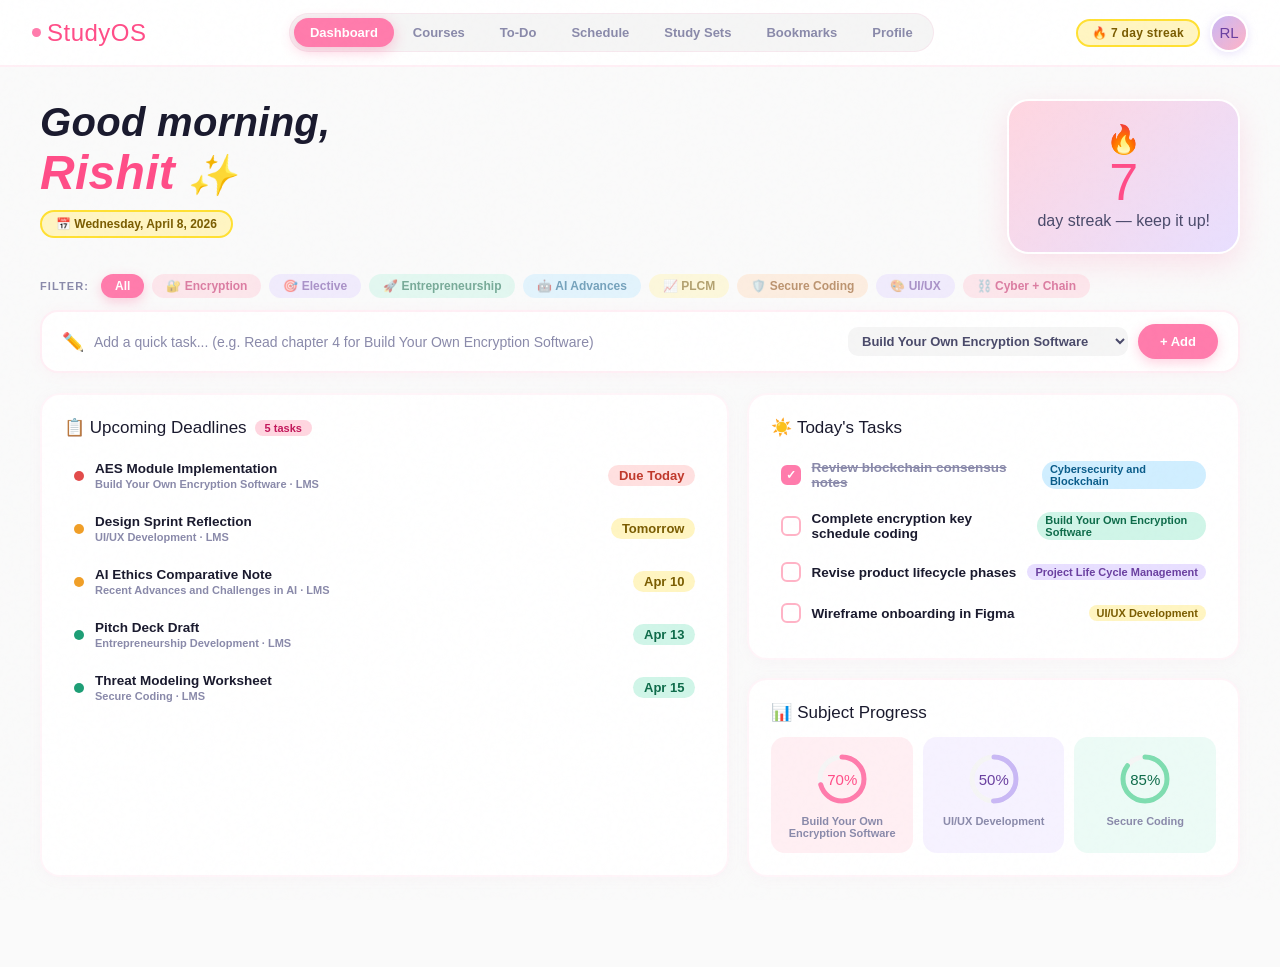
==== commit 89a5d06b: "Update StudyOS content, typography consistency, and lock dark ID card theme" ====
--- a/StudyOS.html
+++ b/StudyOS.html
@@ -30,7 +30,7 @@
   </div>
   <div class="nav-right">
     <div class="streak-pill">🔥 7 day streak</div>
-    <div class="avatar" onclick="showScreen('profile')">ZK</div>
+    <div class="avatar" onclick="showScreen('profile')">RL</div>
   </div>
 </nav>
 
@@ -41,7 +41,7 @@
 
   <div class="dashboard-hero">
     <div class="greeting-block">
-      <h1>Good morning,<br><em>Zara</em> ✨</h1>
+      <h1>Good morning,<br><em>Rishit</em> ✨</h1>
       <div class="date-pill">📅 Wednesday, April 8, 2026</div>
     </div>
     <div class="streak-card-big">
@@ -52,27 +52,31 @@
   </div>
 
   <!-- Subject Filter Chips -->
-  <div style="padding:0 40px 12px;display:flex;gap:8px;flex-wrap:wrap;align-items:center;">
+    <div style="padding:0 40px 12px;display:flex;gap:8px;flex-wrap:wrap;align-items:center;">
     <span style="font-size:11px;font-weight:900;color:var(--text-soft);text-transform:uppercase;letter-spacing:0.1em;margin-right:4px;">Filter:</span>
-    <button class="dash-filter-chip active" onclick="filterDashboard(this,'all')" style="background:var(--accent);color:white;border:none;border-radius:50px;padding:5px 14px;font-size:12px;font-weight:800;cursor:pointer;font-family:'Inter','Poppins',sans-serif;transition:all 0.2s;">All</button>
-    <button class="dash-filter-chip" onclick="filterDashboard(this,'Chemistry')" style="background:var(--pink);color:var(--pink-text);border:none;border-radius:50px;padding:5px 14px;font-size:12px;font-weight:800;cursor:pointer;font-family:'Inter','Poppins',sans-serif;transition:all 0.2s;">🧪 Chemistry</button>
-    <button class="dash-filter-chip" onclick="filterDashboard(this,'Mathematics')" style="background:var(--lavender);color:var(--lav-text);border:none;border-radius:50px;padding:5px 14px;font-size:12px;font-weight:800;cursor:pointer;font-family:'Inter','Poppins',sans-serif;transition:all 0.2s;">📐 Maths</button>
-    <button class="dash-filter-chip" onclick="filterDashboard(this,'English Lit')" style="background:var(--mint);color:var(--mint-text);border:none;border-radius:50px;padding:5px 14px;font-size:12px;font-weight:800;cursor:pointer;font-family:'Inter','Poppins',sans-serif;transition:all 0.2s;">📖 English</button>
-    <button class="dash-filter-chip" onclick="filterDashboard(this,'History')" style="background:var(--sky);color:var(--sky-text);border:none;border-radius:50px;padding:5px 14px;font-size:12px;font-weight:800;cursor:pointer;font-family:'Inter','Poppins',sans-serif;transition:all 0.2s;">🌍 History</button>
-    <button class="dash-filter-chip" onclick="filterDashboard(this,'Biology')" style="background:var(--yellow);color:var(--yel-text);border:none;border-radius:50px;padding:5px 14px;font-size:12px;font-weight:800;cursor:pointer;font-family:'Inter','Poppins',sans-serif;transition:all 0.2s;">🔬 Biology</button>
-    <button class="dash-filter-chip" onclick="filterDashboard(this,'Physics')" style="background:var(--peach);color:var(--peach-text);border:none;border-radius:50px;padding:5px 14px;font-size:12px;font-weight:800;cursor:pointer;font-family:'Inter','Poppins',sans-serif;transition:all 0.2s;">⚡ Physics</button>
+    <button class="dash-filter-chip active" onclick="filterDashboard(this,'all')" style="background:var(--accent);color:white;border:none;border-radius:50px;padding:5px 14px;font-size:12px;font-weight:800;cursor:pointer;font-family:-apple-system,BlinkMacSystemFont,'Segoe UI',Roboto,Helvetica,Arial,sans-serif;transition:all 0.2s;">All</button>
+    <button class="dash-filter-chip" onclick="filterDashboard(this,'Build Your Own Encryption Software')" style="background:var(--pink);color:var(--pink-text);border:none;border-radius:50px;padding:5px 14px;font-size:12px;font-weight:800;cursor:pointer;font-family:-apple-system,BlinkMacSystemFont,'Segoe UI',Roboto,Helvetica,Arial,sans-serif;transition:all 0.2s;">🔐 Encryption</button>
+    <button class="dash-filter-chip" onclick="filterDashboard(this,'ATLAS Elective')" style="background:var(--lavender);color:var(--lav-text);border:none;border-radius:50px;padding:5px 14px;font-size:12px;font-weight:800;cursor:pointer;font-family:-apple-system,BlinkMacSystemFont,'Segoe UI',Roboto,Helvetica,Arial,sans-serif;transition:all 0.2s;">🎯 Elective</button>
+    <button class="dash-filter-chip" onclick="filterDashboard(this,'Entrepreneurship Development')" style="background:var(--mint);color:var(--mint-text);border:none;border-radius:50px;padding:5px 14px;font-size:12px;font-weight:800;cursor:pointer;font-family:-apple-system,BlinkMacSystemFont,'Segoe UI',Roboto,Helvetica,Arial,sans-serif;transition:all 0.2s;">🚀 Entrepreneurship</button>
+    <button class="dash-filter-chip" onclick="filterDashboard(this,'Recent Advances and Challenges in AI')" style="background:var(--sky);color:var(--sky-text);border:none;border-radius:50px;padding:5px 14px;font-size:12px;font-weight:800;cursor:pointer;font-family:-apple-system,BlinkMacSystemFont,'Segoe UI',Roboto,Helvetica,Arial,sans-serif;transition:all 0.2s;">🤖 AI Advances</button>
+    <button class="dash-filter-chip" onclick="filterDashboard(this,'Project Life Cycle Management')" style="background:var(--yellow);color:var(--yel-text);border:none;border-radius:50px;padding:5px 14px;font-size:12px;font-weight:800;cursor:pointer;font-family:-apple-system,BlinkMacSystemFont,'Segoe UI',Roboto,Helvetica,Arial,sans-serif;transition:all 0.2s;">📈 PLCM</button>
+    <button class="dash-filter-chip" onclick="filterDashboard(this,'Secure Coding')" style="background:var(--peach);color:var(--peach-text);border:none;border-radius:50px;padding:5px 14px;font-size:12px;font-weight:800;cursor:pointer;font-family:-apple-system,BlinkMacSystemFont,'Segoe UI',Roboto,Helvetica,Arial,sans-serif;transition:all 0.2s;">🛡️ Secure Coding</button>
+    <button class="dash-filter-chip" onclick="filterDashboard(this,'UI/UX Development')" style="background:var(--lavender);color:var(--lav-text);border:none;border-radius:50px;padding:5px 14px;font-size:12px;font-weight:800;cursor:pointer;font-family:-apple-system,BlinkMacSystemFont,'Segoe UI',Roboto,Helvetica,Arial,sans-serif;transition:all 0.2s;">🎨 UI/UX</button>
+    <button class="dash-filter-chip" onclick="filterDashboard(this,'Cybersecurity and Blockchain')" style="background:var(--pink);color:var(--pink-text);border:none;border-radius:50px;padding:5px 14px;font-size:12px;font-weight:800;cursor:pointer;font-family:-apple-system,BlinkMacSystemFont,'Segoe UI',Roboto,Helvetica,Arial,sans-serif;transition:all 0.2s;">⛓️ Cyber + Chain</button>
   </div>
 
   <div class="quick-add-bar">
     <span style="font-size:18px;">✏️</span>
-    <input type="text" placeholder="Add a quick task... (e.g. Read chapter 4 for Chemistry)" id="quick-input" />
+    <input type="text" placeholder="Add a quick task... (e.g. Read chapter 4 for Build Your Own Encryption Software)" id="quick-input" />
     <select id="quick-subject">
-      <option>Chemistry</option>
-      <option>Mathematics</option>
-      <option>English Lit</option>
-      <option>History</option>
-      <option>Biology</option>
-      <option>Physics</option>
+      <option>Build Your Own Encryption Software</option>
+      <option>ATLAS Elective</option>
+      <option>Entrepreneurship Development</option>
+      <option>Recent Advances and Challenges in AI</option>
+      <option>Project Life Cycle Management</option>
+      <option>Secure Coding</option>
+      <option>UI/UX Development</option>
+      <option>Cybersecurity and Blockchain</option>
     </select>
     <button class="btn-accent" onclick="addQuickTask()">+ Add</button>
   </div>
@@ -80,43 +84,43 @@
   <div class="dashboard-grid">
     <div class="dash-card">
       <div class="dash-card-title">📋 Upcoming Deadlines <span class="tag">5 tasks</span></div>
-      <div class="deadline-item" data-course="Chemistry">
+      <div class="deadline-item" data-course="Build Your Own Encryption Software">
         <div class="deadline-dot" style="background:#E24B4A;"></div>
         <div class="deadline-info">
-          <div class="deadline-name">Organic Chemistry Lab Report</div>
-          <div class="deadline-sub">Chemistry · Google Classroom</div>
+          <div class="deadline-name">AES Module Implementation</div>
+          <div class="deadline-sub">Build Your Own Encryption Software · LMS</div>
         </div>
         <div class="deadline-badge badge-urgent">Due Today</div>
       </div>
-      <div class="deadline-item" data-course="Mathematics">
+      <div class="deadline-item" data-course="UI/UX Development">
         <div class="deadline-dot" style="background:#F09F27;"></div>
         <div class="deadline-info">
-          <div class="deadline-name">Trigonometry Problem Set</div>
-          <div class="deadline-sub">Mathematics · Canvas</div>
+          <div class="deadline-name">Design Sprint Reflection</div>
+          <div class="deadline-sub">UI/UX Development · LMS</div>
         </div>
         <div class="deadline-badge badge-soon">Tomorrow</div>
       </div>
-      <div class="deadline-item" data-course="English Lit">
+      <div class="deadline-item" data-course="Recent Advances and Challenges in AI">
         <div class="deadline-dot" style="background:#F09F27;"></div>
         <div class="deadline-info">
-          <div class="deadline-name">Shakespeare Essay — 1000 words</div>
-          <div class="deadline-sub">English Literature · Canvas</div>
+          <div class="deadline-name">AI Ethics Comparative Note</div>
+          <div class="deadline-sub">Recent Advances and Challenges in AI · LMS</div>
         </div>
         <div class="deadline-badge badge-soon">Apr 10</div>
       </div>
-      <div class="deadline-item" data-course="History">
+      <div class="deadline-item" data-course="Cybersecurity and Blockchain">
         <div class="deadline-dot" style="background:#1D9E75;"></div>
         <div class="deadline-info">
-          <div class="deadline-name">World War II Timeline</div>
-          <div class="deadline-sub">History · Google Classroom</div>
+          <div class="deadline-name">Pitch Deck Draft</div>
+          <div class="deadline-sub">Entrepreneurship Development · LMS</div>
         </div>
         <div class="deadline-badge badge-ok">Apr 13</div>
       </div>
-      <div class="deadline-item" data-course="Biology">
+      <div class="deadline-item" data-course="Project Life Cycle Management">
         <div class="deadline-dot" style="background:#1D9E75;"></div>
         <div class="deadline-info">
-          <div class="deadline-name">Cell Division Diagram</div>
-          <div class="deadline-sub">Biology · Google Classroom</div>
+          <div class="deadline-name">Threat Modeling Worksheet</div>
+          <div class="deadline-sub">Secure Coding · LMS</div>
         </div>
         <div class="deadline-badge badge-ok">Apr 15</div>
       </div>
@@ -125,25 +129,25 @@
     <div style="display:flex;flex-direction:column;gap:18px;">
       <div class="dash-card">
         <div class="dash-card-title">☀️ Today's Tasks</div>
-        <div class="task-check" onclick="toggleTask(this)" data-course="History">
+        <div class="task-check" onclick="toggleTask(this)" data-course="Cybersecurity and Blockchain">
           <div class="check-box checked"></div>
-          <div class="task-text done">Read History Chapter 12</div>
-          <div class="task-course-tag" style="background:var(--sky);color:var(--sky-text);">History</div>
-        </div>
-        <div class="task-check" onclick="toggleTask(this)" data-course="Chemistry">
+          <div class="task-text done">Review blockchain consensus notes</div>
+          <div class="task-course-tag" style="background:var(--sky);color:var(--sky-text);">Cybersecurity and Blockchain</div>
+        </div>
+        <div class="task-check" onclick="toggleTask(this)" data-course="Build Your Own Encryption Software">
           <div class="check-box"></div>
-          <div class="task-text">Finish Lab Report draft</div>
-          <div class="task-course-tag" style="background:var(--mint);color:var(--mint-text);">Chemistry</div>
-        </div>
-        <div class="task-check" onclick="toggleTask(this)" data-course="Biology">
+          <div class="task-text">Complete encryption key schedule coding</div>
+          <div class="task-course-tag" style="background:var(--mint);color:var(--mint-text);">Build Your Own Encryption Software</div>
+        </div>
+        <div class="task-check" onclick="toggleTask(this)" data-course="Project Life Cycle Management">
           <div class="check-box"></div>
-          <div class="task-text">Practice 20 flashcards</div>
-          <div class="task-course-tag" style="background:var(--lavender);color:var(--lav-text);">Biology</div>
-        </div>
-        <div class="task-check" onclick="toggleTask(this)" data-course="Mathematics">
+          <div class="task-text">Revise product lifecycle phases</div>
+          <div class="task-course-tag" style="background:var(--lavender);color:var(--lav-text);">Project Life Cycle Management</div>
+        </div>
+        <div class="task-check" onclick="toggleTask(this)" data-course="UI/UX Development">
           <div class="check-box"></div>
-          <div class="task-text">Solve Trigonometry Ex. 4.3</div>
-          <div class="task-course-tag" style="background:var(--yellow);color:var(--yel-text);">Maths</div>
+          <div class="task-text">Wireframe onboarding in Figma</div>
+          <div class="task-course-tag" style="background:var(--yellow);color:var(--yel-text);">UI/UX Development</div>
         </div>
         <div id="quick-tasks"></div>
       </div>
@@ -159,7 +163,7 @@
               </svg>
               <div class="progress-ring-center" style="color:var(--accent2);">70%</div>
             </div>
-            <div class="progress-label">Chemistry</div>
+            <div class="progress-label">Build Your Own Encryption Software</div>
           </div>
           <div class="progress-item" style="background:rgba(232,223,255,0.4);border-radius:14px;">
             <div class="progress-ring-wrap">
@@ -169,7 +173,7 @@
               </svg>
               <div class="progress-ring-center" style="color:var(--lav-text);">50%</div>
             </div>
-            <div class="progress-label">Maths</div>
+            <div class="progress-label">UI/UX Development</div>
           </div>
           <div class="progress-item" style="background:rgba(208,245,232,0.4);border-radius:14px;">
             <div class="progress-ring-wrap">
@@ -179,7 +183,7 @@
               </svg>
               <div class="progress-ring-center" style="color:var(--mint-text);">85%</div>
             </div>
-            <div class="progress-label">English</div>
+            <div class="progress-label">Secure Coding</div>
           </div>
         </div>
       </div>
@@ -194,95 +198,20 @@
   <div class="page-header">
     <div>
       <h2>Your Course Folders 📁</h2>
-      <p>6 courses · Semester 2, 2026</p>
+      <p>8 courses · Semester 2, 2026</p>
     </div>
     <button class="btn-dark" onclick="openAddCourseModal()">＋ Add Course</button>
   </div>
 
-  <div class="courses-grid">
-    <div class="folder-card" onclick="openCourse('Chemistry')">
-      <div class="folder-tab" style="background:var(--c-chem);"></div>
-      <div class="folder-body" style="background:var(--c-chem);">
-        <span class="folder-emoji">🧪</span>
-        <div class="folder-name">Chemistry</div>
-        <div class="folder-sub">Mrs. Sharma · MON WED FRI</div>
-        <div class="folder-stats">
-          <span class="folder-stat">4 tasks</span>
-          <span class="folder-stat">12 notes</span>
-          <span class="folder-stat">3 links</span>
-        </div>
-      </div>
-    </div>
-
-    <div class="folder-card" onclick="openCourse('Mathematics')">
-      <div class="folder-tab" style="background:var(--c-math);"></div>
-      <div class="folder-body" style="background:var(--c-math);">
-        <span class="folder-emoji">📐</span>
-        <div class="folder-name">Mathematics</div>
-        <div class="folder-sub">Mr. Patel · TUE THU SAT</div>
-        <div class="folder-stats">
-          <span class="folder-stat">6 tasks</span>
-          <span class="folder-stat">8 notes</span>
-          <span class="folder-stat">5 links</span>
-        </div>
-      </div>
-    </div>
-
-    <div class="folder-card" onclick="openCourse('English Lit')">
-      <div class="folder-tab" style="background:var(--c-eng);"></div>
-      <div class="folder-body" style="background:var(--c-eng);">
-        <span class="folder-emoji">📖</span>
-        <div class="folder-name">English Literature</div>
-        <div class="folder-sub">Ms. D'Souza · MON TUE WED</div>
-        <div class="folder-stats">
-          <span class="folder-stat">2 tasks</span>
-          <span class="folder-stat">15 notes</span>
-          <span class="folder-stat">7 links</span>
-        </div>
-      </div>
-    </div>
-
-    <div class="folder-card" onclick="openCourse('History')">
-      <div class="folder-tab" style="background:var(--c-hist);"></div>
-      <div class="folder-body" style="background:var(--c-hist);">
-        <span class="folder-emoji">🌍</span>
-        <div class="folder-name">History</div>
-        <div class="folder-sub">Mr. Khan · WED FRI</div>
-        <div class="folder-stats">
-          <span class="folder-stat">3 tasks</span>
-          <span class="folder-stat">20 notes</span>
-          <span class="folder-stat">4 links</span>
-        </div>
-      </div>
-    </div>
-
-    <div class="folder-card" onclick="openCourse('Biology')">
-      <div class="folder-tab" style="background:var(--c-bio);"></div>
-      <div class="folder-body" style="background:var(--c-bio);">
-        <span class="folder-emoji">🔬</span>
-        <div class="folder-name">Biology</div>
-        <div class="folder-sub">Ms. Iyer · TUE THU</div>
-        <div class="folder-stats">
-          <span class="folder-stat">5 tasks</span>
-          <span class="folder-stat">18 notes</span>
-          <span class="folder-stat">6 links</span>
-        </div>
-      </div>
-    </div>
-
-    <div class="folder-card" onclick="openCourse('Physics')">
-      <div class="folder-tab" style="background:var(--c-phys);"></div>
-      <div class="folder-body" style="background:var(--c-phys);">
-        <span class="folder-emoji">⚡</span>
-        <div class="folder-name">Physics</div>
-        <div class="folder-sub">Mr. Nair · MON WED SAT</div>
-        <div class="folder-stats">
-          <span class="folder-stat">3 tasks</span>
-          <span class="folder-stat">10 notes</span>
-          <span class="folder-stat">2 links</span>
-        </div>
-      </div>
-    </div>
+    <div class="courses-grid">
+    <div class="folder-card" onclick="openCourse('Build Your Own Encryption Software')"><div class="folder-tab" style="background:var(--c-chem);"></div><div class="folder-body" style="background:var(--c-chem);"><span class="folder-emoji">🔐</span><div class="folder-name">Build Your Own Encryption Software</div><div class="folder-sub">Core · MON WED</div><div class="folder-stats"><span class="folder-stat">4 tasks</span><span class="folder-stat">12 notes</span><span class="folder-stat">4 links</span></div></div></div>
+    <div class="folder-card" onclick="openCourse('ATLAS Elective')"><div class="folder-tab" style="background:var(--c-math);"></div><div class="folder-body" style="background:var(--c-math);"><span class="folder-emoji">🎯</span><div class="folder-name">ATLAS Elective</div><div class="folder-sub">Elective · TUE</div><div class="folder-stats"><span class="folder-stat">2 tasks</span><span class="folder-stat">6 notes</span><span class="folder-stat">2 links</span></div></div></div>
+    <div class="folder-card" onclick="openCourse('Entrepreneurship Development')"><div class="folder-tab" style="background:var(--c-eng);"></div><div class="folder-body" style="background:var(--c-eng);"><span class="folder-emoji">🚀</span><div class="folder-name">Entrepreneurship Development</div><div class="folder-sub">Core · THU</div><div class="folder-stats"><span class="folder-stat">3 tasks</span><span class="folder-stat">7 notes</span><span class="folder-stat">3 links</span></div></div></div>
+    <div class="folder-card" onclick="openCourse('Recent Advances and Challenges in AI')"><div class="folder-tab" style="background:var(--c-hist);"></div><div class="folder-body" style="background:var(--c-hist);"><span class="folder-emoji">🤖</span><div class="folder-name">Recent Advances and Challenges in AI</div><div class="folder-sub">Core · MON FRI</div><div class="folder-stats"><span class="folder-stat">5 tasks</span><span class="folder-stat">10 notes</span><span class="folder-stat">4 links</span></div></div></div>
+    <div class="folder-card" onclick="openCourse('Project Life Cycle Management')"><div class="folder-tab" style="background:var(--c-bio);"></div><div class="folder-body" style="background:var(--c-bio);"><span class="folder-emoji">📈</span><div class="folder-name">Project Life Cycle Management</div><div class="folder-sub">Core · WED</div><div class="folder-stats"><span class="folder-stat">3 tasks</span><span class="folder-stat">8 notes</span><span class="folder-stat">3 links</span></div></div></div>
+    <div class="folder-card" onclick="openCourse('Secure Coding')"><div class="folder-tab" style="background:var(--c-phys);"></div><div class="folder-body" style="background:var(--c-phys);"><span class="folder-emoji">🛡️</span><div class="folder-name">Secure Coding</div><div class="folder-sub">Core · TUE THU</div><div class="folder-stats"><span class="folder-stat">4 tasks</span><span class="folder-stat">11 notes</span><span class="folder-stat">5 links</span></div></div></div>
+    <div class="folder-card" onclick="openCourse('UI/UX Development')"><div class="folder-tab" style="background:var(--c-math);"></div><div class="folder-body" style="background:var(--c-math);"><span class="folder-emoji">🎨</span><div class="folder-name">UI/UX Development</div><div class="folder-sub">Studio · SAT</div><div class="folder-stats"><span class="folder-stat">4 tasks</span><span class="folder-stat">9 notes</span><span class="folder-stat">4 links</span></div></div></div>
+    <div class="folder-card" onclick="openCourse('Cybersecurity and Blockchain')"><div class="folder-tab" style="background:var(--c-chem);"></div><div class="folder-body" style="background:var(--c-chem);"><span class="folder-emoji">⛓️</span><div class="folder-name">Cybersecurity and Blockchain</div><div class="folder-sub">Core · FRI</div><div class="folder-stats"><span class="folder-stat">5 tasks</span><span class="folder-stat">13 notes</span><span class="folder-stat">6 links</span></div></div></div>
   </div>
 </div>
 
@@ -299,13 +228,15 @@
       <button class="filter-btn" onclick="filterStatus(this,'completed')">✅ Completed</button>
 
       <div class="sidebar-label">By Course</div>
-      <button class="filter-btn" onclick="filterCourse(this,'all')"><div class="filter-dot" style="background:var(--text-soft);"></div>All Courses</button>
-      <button class="filter-btn" id="sb-Chemistry" onclick="filterCourse(this,'Chemistry')"><div class="filter-dot" style="background:var(--accent);"></div>Chemistry</button>
-      <button class="filter-btn" id="sb-Mathematics" onclick="filterCourse(this,'Mathematics')"><div class="filter-dot" style="background:var(--lavender2);"></div>Mathematics</button>
-      <button class="filter-btn" id="sb-English Lit" onclick="filterCourse(this,'English Lit')"><div class="filter-dot" style="background:var(--mint2);"></div>English Lit</button>
-      <button class="filter-btn" id="sb-History" onclick="filterCourse(this,'History')"><div class="filter-dot" style="background:var(--sky2);"></div>History</button>
-      <button class="filter-btn" id="sb-Biology" onclick="filterCourse(this,'Biology')"><div class="filter-dot" style="background:var(--yellow2);"></div>Biology</button>
-      <button class="filter-btn" id="sb-Physics" onclick="filterCourse(this,'Physics')"><div class="filter-dot" style="background:var(--peach2);"></div>Physics</button>
+            <button class="filter-btn" onclick="filterCourse(this,'all')"><div class="filter-dot" style="background:var(--text-soft);"></div>All Courses</button>
+      <button class="filter-btn" id="sb-Build Your Own Encryption Software" onclick="filterCourse(this,'Build Your Own Encryption Software')"><div class="filter-dot" style="background:var(--accent);"></div>Build Your Own Encryption Software</button>
+      <button class="filter-btn" id="sb-ATLAS Elective" onclick="filterCourse(this,'ATLAS Elective')"><div class="filter-dot" style="background:var(--lavender2);"></div>ATLAS Elective</button>
+      <button class="filter-btn" id="sb-Entrepreneurship Development" onclick="filterCourse(this,'Entrepreneurship Development')"><div class="filter-dot" style="background:var(--mint2);"></div>Entrepreneurship Development</button>
+      <button class="filter-btn" id="sb-Recent Advances and Challenges in AI" onclick="filterCourse(this,'Recent Advances and Challenges in AI')"><div class="filter-dot" style="background:var(--sky2);"></div>Recent Advances and Challenges in AI</button>
+      <button class="filter-btn" id="sb-Project Life Cycle Management" onclick="filterCourse(this,'Project Life Cycle Management')"><div class="filter-dot" style="background:var(--yellow2);"></div>Project Life Cycle Management</button>
+      <button class="filter-btn" id="sb-Secure Coding" onclick="filterCourse(this,'Secure Coding')"><div class="filter-dot" style="background:var(--peach2);"></div>Secure Coding</button>
+      <button class="filter-btn" id="sb-UI/UX Development" onclick="filterCourse(this,'UI/UX Development')"><div class="filter-dot" style="background:var(--lavender2);"></div>UI/UX Development</button>
+      <button class="filter-btn" id="sb-Cybersecurity and Blockchain" onclick="filterCourse(this,'Cybersecurity and Blockchain')"><div class="filter-dot" style="background:var(--accent);"></div>Cybersecurity and Blockchain</button>
     </div>
 
     <div class="assignments-main">
@@ -314,7 +245,7 @@
           <h2 id="todo-title">All Tasks</h2>
           <div id="active-course-chip" style="display:none;">
             <span class="course-chip" id="course-chip-inner">
-              <span id="chip-label">Chemistry</span>
+              <span id="chip-label">Build Your Own Encryption Software</span>
               <span class="chip-x" onclick="clearCourseFilter()">✕</span>
             </span>
           </div>
@@ -332,7 +263,7 @@
 <div class="screen" id="screen-timetable">
   <div class="timetable-header">
     <div>
-      <h2 style="font-family:'Fredoka One',cursive;">📅 Class Schedule</h2>
+      <h2 style="font-family:'Trebuchet MS','Segoe UI',Arial,sans-serif;">📅 Class Schedule</h2>
       <p style="font-size:13px;color:var(--text-soft);font-weight:700;margin-top:3px;">Week of April 7–11, 2026</p>
     </div>
     <div class="week-nav">
@@ -353,25 +284,25 @@
 
       <!-- 8 AM -->
       <div class="tt-time">8:00</div>
-      <div class="tt-cell"><div class="tt-class" style="background:rgba(255,214,224,0.7);border-color:var(--accent);cursor:pointer;" onclick="openClassDetail('Chemistry','🧪','Mon 8:00–9:00 AM','Lab 2','Organic Chemistry unit — functional groups and reaction mechanisms. Mrs. Sharma will demonstrate oxidation reactions today.',['Lab report due TODAY — submit before 11pm','Bring safety goggles to the lab','Pre-read Chapter 8, pages 145–160'],'var(--pink)')"><div class="tt-class-name">Chemistry</div><div class="tt-class-room">Lab 2</div></div></div>
-      <div class="tt-cell" style="background:rgba(250,250,250,0.5);"></div>
-      <div class="tt-cell"><div class="tt-class" style="background:rgba(255,214,224,0.7);border-color:var(--accent);cursor:pointer;" onclick="openClassDetail('Chemistry','🧪','Wed 8:00–9:00 AM','Lab 2','Continuing organic chemistry — alcohols, ketones and esters. Quiz on functional groups next Friday!',['Study functional group chart before class','Test next Friday — start revising now'],'var(--pink)')"><div class="tt-class-name">Chemistry</div><div class="tt-class-room">Lab 2</div></div></div>
-      <div class="tt-cell" style="background:rgba(250,250,250,0.5);"></div>
-      <div class="tt-cell"><div class="tt-class" style="background:rgba(255,214,224,0.7);border-color:var(--accent);cursor:pointer;" onclick="openClassDetail('Chemistry','🧪','Fri 8:00–9:00 AM','Lab 2','Lab practical session — you\'ll be titrating solutions. Results write-up due Monday.',['Complete pre-lab questions','Bring calculator for titration calculations'],'var(--pink)')"><div class="tt-class-name">Chemistry</div><div class="tt-class-room">Lab 2</div></div></div>
+      <div class="tt-cell"><div class="tt-class" style="background:rgba(255,214,224,0.7);border-color:var(--accent);cursor:pointer;" onclick="openClassDetail('Build Your Own Encryption Software','🧪','Mon 8:00–9:00 AM','Lab 2','Organic Build Your Own Encryption Software unit — functional groups and reaction mechanisms. Mrs. Sharma will demonstrate oxidation reactions today.',['Lab report due TODAY — submit before 11pm','Bring safety goggles to the lab','Pre-read Chapter 8, pages 145–160'],'var(--pink)')"><div class="tt-class-name">Build Your Own Encryption Software</div><div class="tt-class-room">Lab 2</div></div></div>
+      <div class="tt-cell" style="background:rgba(250,250,250,0.5);"></div>
+      <div class="tt-cell"><div class="tt-class" style="background:rgba(255,214,224,0.7);border-color:var(--accent);cursor:pointer;" onclick="openClassDetail('Build Your Own Encryption Software','🧪','Wed 8:00–9:00 AM','Lab 2','Continuing organic chemistry — alcohols, ketones and esters. Quiz on functional groups next Friday!',['Study functional group chart before class','Test next Friday — start revising now'],'var(--pink)')"><div class="tt-class-name">Build Your Own Encryption Software</div><div class="tt-class-room">Lab 2</div></div></div>
+      <div class="tt-cell" style="background:rgba(250,250,250,0.5);"></div>
+      <div class="tt-cell"><div class="tt-class" style="background:rgba(255,214,224,0.7);border-color:var(--accent);cursor:pointer;" onclick="openClassDetail('Build Your Own Encryption Software','🧪','Fri 8:00–9:00 AM','Lab 2','Lab practical session — you\'ll be titrating solutions. Results write-up due Monday.',['Complete pre-lab questions','Bring calculator for titration calculations'],'var(--pink)')"><div class="tt-class-name">Build Your Own Encryption Software</div><div class="tt-class-room">Lab 2</div></div></div>
 
       <!-- 9 AM -->
       <div class="tt-time">9:00</div>
       <div class="tt-cell" style="background:rgba(250,250,250,0.5);"></div>
-      <div class="tt-cell"><div class="tt-class" style="background:rgba(232,223,255,0.7);border-color:var(--lavender2);cursor:pointer;" onclick="openClassDetail('Mathematics','📐','Tue 9:00–10:00 AM','Room 301','Trigonometry deep dive — Ex 4.3 to 4.8. Mr. Patel will work through sine and cosine rules on the board.',['Problem set due Apr 9 — almost done?','Review double-angle formulas before class'],'var(--lavender)')"><div class="tt-class-name">Mathematics</div><div class="tt-class-room">Room 301</div></div></div>
-      <div class="tt-cell" style="background:rgba(250,250,250,0.5);"></div>
-      <div class="tt-cell"><div class="tt-class" style="background:rgba(232,223,255,0.7);border-color:var(--lavender2);cursor:pointer;" onclick="openClassDetail('Mathematics','📐','Thu 9:00–10:00 AM','Room 301','Calculus introduction — limits and derivatives. Practice questions handed out in class.',['Bring your textbook and graph paper'],'var(--lavender)')"><div class="tt-class-name">Mathematics</div><div class="tt-class-room">Room 301</div></div></div>
+      <div class="tt-cell"><div class="tt-class" style="background:rgba(232,223,255,0.7);border-color:var(--lavender2);cursor:pointer;" onclick="openClassDetail('ATLAS Elective','🎯','Tue 9:00–10:00 AM','Room 301','Trigonometry deep dive — Ex 4.3 to 4.8. Mr. Patel will work through sine and cosine rules on the board.',['Problem set due Apr 9 — almost done?','Review double-angle formulas before class'],'var(--lavender)')"><div class="tt-class-name">ATLAS Elective</div><div class="tt-class-room">Room 301</div></div></div>
+      <div class="tt-cell" style="background:rgba(250,250,250,0.5);"></div>
+      <div class="tt-cell"><div class="tt-class" style="background:rgba(232,223,255,0.7);border-color:var(--lavender2);cursor:pointer;" onclick="openClassDetail('ATLAS Elective','🎯','Thu 9:00–10:00 AM','Room 301','Calculus introduction — limits and derivatives. Practice questions handed out in class.',['Bring your textbook and graph paper'],'var(--lavender)')"><div class="tt-class-name">ATLAS Elective</div><div class="tt-class-room">Room 301</div></div></div>
       <div class="tt-cell" style="background:rgba(250,250,250,0.5);"></div>
 
       <!-- 10 AM -->
       <div class="tt-time">10:00</div>
-      <div class="tt-cell"><div class="tt-class" style="background:rgba(208,245,232,0.7);border-color:var(--mint2);cursor:pointer;" onclick="openClassDetail('English Lit','📖','Mon 10:00–11:00 AM','Room 204','Hamlet Act 4 analysis — themes of revenge and madness. Essay due Apr 10, 1000 words.',['Shakespeare essay due Apr 10!','Read Act 4 before class','Check SparkNotes for character analysis'],'var(--mint)')"><div class="tt-class-name">English Lit</div><div class="tt-class-room">Room 204</div></div></div>
-      <div class="tt-cell"><div class="tt-class" style="background:rgba(208,245,232,0.7);border-color:var(--mint2);cursor:pointer;" onclick="openClassDetail('English Lit','📖','Tue 10:00–11:00 AM','Room 204','Peer review session — swap drafts with a partner. Ms. D\'Souza will provide feedback sheets.',['Bring printed draft for peer review','Submit final essay on Canvas Apr 10'],'var(--mint)')"><div class="tt-class-name">English Lit</div><div class="tt-class-room">Room 204</div></div></div>
-      <div class="tt-cell"><div class="tt-class" style="background:rgba(208,245,232,0.7);border-color:var(--mint2);cursor:pointer;" onclick="openClassDetail('English Lit','📖','Wed 10:00–11:00 AM','Room 204','Final essay guidance — Ms. D\'Souza reviews common mistakes. Last class before submission.',['Final submission due Apr 10 on Canvas!','Check the essay rubric on Google Classroom'],'var(--mint)')"><div class="tt-class-name">English Lit</div><div class="tt-class-room">Room 204</div></div></div>
+      <div class="tt-cell"><div class="tt-class" style="background:rgba(208,245,232,0.7);border-color:var(--mint2);cursor:pointer;" onclick="openClassDetail('Entrepreneurship Development','🚀','Mon 10:00–11:00 AM','Room 204','Hamlet Act 4 analysis — themes of revenge and madness. Essay due Apr 10, 1000 words.',['Shakespeare essay due Apr 10!','Read Act 4 before class','Check SparkNotes for character analysis'],'var(--mint)')"><div class="tt-class-name">Entrepreneurship Development</div><div class="tt-class-room">Room 204</div></div></div>
+      <div class="tt-cell"><div class="tt-class" style="background:rgba(208,245,232,0.7);border-color:var(--mint2);cursor:pointer;" onclick="openClassDetail('Entrepreneurship Development','🚀','Tue 10:00–11:00 AM','Room 204','Peer review session — swap drafts with a partner. Ms. D\'Souza will provide feedback sheets.',['Bring printed draft for peer review','Submit final essay on Canvas Apr 10'],'var(--mint)')"><div class="tt-class-name">Entrepreneurship Development</div><div class="tt-class-room">Room 204</div></div></div>
+      <div class="tt-cell"><div class="tt-class" style="background:rgba(208,245,232,0.7);border-color:var(--mint2);cursor:pointer;" onclick="openClassDetail('Entrepreneurship Development','🚀','Wed 10:00–11:00 AM','Room 204','Final essay guidance — Ms. D\'Souza reviews common mistakes. Last class before submission.',['Final submission due Apr 10 on Canvas!','Check the essay rubric on Google Classroom'],'var(--mint)')"><div class="tt-class-name">Entrepreneurship Development</div><div class="tt-class-room">Room 204</div></div></div>
       <div class="tt-cell" style="background:rgba(250,250,250,0.5);"></div>
       <div class="tt-cell" style="background:rgba(250,250,250,0.5);"></div>
 
@@ -379,9 +310,9 @@
       <div class="tt-time">11:00</div>
       <div class="tt-cell" style="background:rgba(250,250,250,0.5);"></div>
       <div class="tt-cell" style="background:rgba(250,250,250,0.5);"></div>
-      <div class="tt-cell"><div class="tt-class" style="background:rgba(208,238,255,0.7);border-color:var(--sky2);cursor:pointer;" onclick="openClassDetail('History','🌍','Wed 11:00 AM–12:00 PM','Room 110','World War II — Pacific Theatre and D-Day. Mr. Khan will show documentary clips.',['Timeline diagram due Apr 13','Download template from Google Classroom','Revise key dates: 1939, 1941, 1944, 1945'],'var(--sky)')"><div class="tt-class-name">History</div><div class="tt-class-room">Room 110</div></div></div>
-      <div class="tt-cell" style="background:rgba(250,250,250,0.5);"></div>
-      <div class="tt-cell"><div class="tt-class" style="background:rgba(208,238,255,0.7);border-color:var(--sky2);cursor:pointer;" onclick="openClassDetail('History','🌍','Fri 11:00 AM–12:00 PM','Room 110','Primary sources analysis — reading wartime letters and government documents.',['Chapter 12 reading — done ✓','Timeline diagram due Apr 13'],'var(--sky)')"><div class="tt-class-name">History</div><div class="tt-class-room">Room 110</div></div></div>
+      <div class="tt-cell"><div class="tt-class" style="background:rgba(208,238,255,0.7);border-color:var(--sky2);cursor:pointer;" onclick="openClassDetail('Cybersecurity and Blockchain','🌍','Wed 11:00 AM–12:00 PM','Room 110','World War II — Pacific Theatre and D-Day. Mr. Khan will show documentary clips.',['Timeline diagram due Apr 13','Download template from Google Classroom','Revise key dates: 1939, 1941, 1944, 1945'],'var(--sky)')"><div class="tt-class-name">Cybersecurity and Blockchain</div><div class="tt-class-room">Room 110</div></div></div>
+      <div class="tt-cell" style="background:rgba(250,250,250,0.5);"></div>
+      <div class="tt-cell"><div class="tt-class" style="background:rgba(208,238,255,0.7);border-color:var(--sky2);cursor:pointer;" onclick="openClassDetail('Cybersecurity and Blockchain','🌍','Fri 11:00 AM–12:00 PM','Room 110','Primary sources analysis — reading wartime letters and government documents.',['Chapter 12 reading — done ✓','Timeline diagram due Apr 13'],'var(--sky)')"><div class="tt-class-name">Cybersecurity and Blockchain</div><div class="tt-class-room">Room 110</div></div></div>
 
       <!-- Lunch -->
       <div class="tt-time" style="color:var(--text-xsoft);">12:00</div>
@@ -394,28 +325,28 @@
       <!-- 1 PM -->
       <div class="tt-time">1:00</div>
       <div class="tt-cell" style="background:rgba(250,250,250,0.5);"></div>
-      <div class="tt-cell"><div class="tt-class" style="background:rgba(255,245,194,0.7);border-color:var(--yellow2);cursor:pointer;" onclick="openClassDetail('Biology','🔬','Tue 1:00–2:00 PM','Lab 3','Cell division — mitosis vs meiosis. Ms. Iyer will use slides of onion root tips.',['Cell division diagram due Apr 15','Memorise the 4 stages of mitosis','Bring coloured pencils for diagram work'],'var(--yellow)')"><div class="tt-class-name">Biology</div><div class="tt-class-room">Lab 3</div></div></div>
-      <div class="tt-cell" style="background:rgba(250,250,250,0.5);"></div>
-      <div class="tt-cell"><div class="tt-class" style="background:rgba(255,245,194,0.7);border-color:var(--yellow2);cursor:pointer;" onclick="openClassDetail('Biology','🔬','Thu 1:00–2:00 PM','Lab 3','Osmosis experiment — potato cylinders in salt solutions. Practical write-up in class.',['Diagram due Apr 15 — start early','Review osmosis definition'],'var(--yellow)')"><div class="tt-class-name">Biology</div><div class="tt-class-room">Lab 3</div></div></div>
+      <div class="tt-cell"><div class="tt-class" style="background:rgba(255,245,194,0.7);border-color:var(--yellow2);cursor:pointer;" onclick="openClassDetail('Project Life Cycle Management','🔬','Tue 1:00–2:00 PM','Lab 3','Cell division — mitosis vs meiosis. Ms. Iyer will use slides of onion root tips.',['Cell division diagram due Apr 15','Memorise the 4 stages of mitosis','Bring coloured pencils for diagram work'],'var(--yellow)')"><div class="tt-class-name">Project Life Cycle Management</div><div class="tt-class-room">Lab 3</div></div></div>
+      <div class="tt-cell" style="background:rgba(250,250,250,0.5);"></div>
+      <div class="tt-cell"><div class="tt-class" style="background:rgba(255,245,194,0.7);border-color:var(--yellow2);cursor:pointer;" onclick="openClassDetail('Project Life Cycle Management','🔬','Thu 1:00–2:00 PM','Lab 3','Osmosis experiment — potato cylinders in salt solutions. Practical write-up in class.',['Diagram due Apr 15 — start early','Review osmosis definition'],'var(--yellow)')"><div class="tt-class-name">Project Life Cycle Management</div><div class="tt-class-room">Lab 3</div></div></div>
       <div class="tt-cell" style="background:rgba(250,250,250,0.5);"></div>
 
       <!-- 2 PM -->
       <div class="tt-time">2:00</div>
-      <div class="tt-cell"><div class="tt-class" style="background:rgba(255,228,204,0.7);border-color:var(--peach2);cursor:pointer;" onclick="openClassDetail('Physics','⚡','Mon 2:00–3:00 PM','Room 105','Newton\'s Laws of Motion — forces, friction, and free body diagrams. Problem sheet handed out.',['Newton\'s Laws problem sheet due Apr 16','Read Chapter 6 summary','Practice drawing free body diagrams'],'var(--peach)')"><div class="tt-class-name">Physics</div><div class="tt-class-room">Room 105</div></div></div>
-      <div class="tt-cell" style="background:rgba(250,250,250,0.5);"></div>
-      <div class="tt-cell"><div class="tt-class" style="background:rgba(255,228,204,0.7);border-color:var(--peach2);cursor:pointer;" onclick="openClassDetail('Physics','⚡','Wed 2:00–3:00 PM','Room 105','Energy conservation — kinetic and potential energy problems. Past paper practice.',['Problem sheet due Apr 16','Chapter 6 summary — done ✓'],'var(--peach)')"><div class="tt-class-name">Physics</div><div class="tt-class-room">Room 105</div></div></div>
+      <div class="tt-cell"><div class="tt-class" style="background:rgba(255,228,204,0.7);border-color:var(--peach2);cursor:pointer;" onclick="openClassDetail('Secure Coding','🛡️','Mon 2:00–3:00 PM','Room 105','Newton\'s Laws of Motion — forces, friction, and free body diagrams. Problem sheet handed out.',['Newton\'s Laws problem sheet due Apr 16','Read Chapter 6 summary','Practice drawing free body diagrams'],'var(--peach)')"><div class="tt-class-name">Secure Coding</div><div class="tt-class-room">Room 105</div></div></div>
+      <div class="tt-cell" style="background:rgba(250,250,250,0.5);"></div>
+      <div class="tt-cell"><div class="tt-class" style="background:rgba(255,228,204,0.7);border-color:var(--peach2);cursor:pointer;" onclick="openClassDetail('Secure Coding','🛡️','Wed 2:00–3:00 PM','Room 105','Energy conservation — kinetic and potential energy problems. Past paper practice.',['Problem sheet due Apr 16','Chapter 6 summary — done ✓'],'var(--peach)')"><div class="tt-class-name">Secure Coding</div><div class="tt-class-room">Room 105</div></div></div>
       <div class="tt-cell" style="background:rgba(250,250,250,0.5);"></div>
       <div class="tt-cell" style="background:rgba(250,250,250,0.5);"></div>
     </div>
   </div>
 
   <div class="tt-legend">
-    <span><span class="tt-legend-dot" style="background:rgba(255,214,224,0.8);border-color:var(--accent);"></span>Chemistry</span>
-    <span><span class="tt-legend-dot" style="background:rgba(232,223,255,0.8);border-color:var(--lavender2);"></span>Mathematics</span>
-    <span><span class="tt-legend-dot" style="background:rgba(208,245,232,0.8);border-color:var(--mint2);"></span>English Lit</span>
-    <span><span class="tt-legend-dot" style="background:rgba(208,238,255,0.8);border-color:var(--sky2);"></span>History</span>
-    <span><span class="tt-legend-dot" style="background:rgba(255,245,194,0.8);border-color:var(--yellow2);"></span>Biology</span>
-    <span><span class="tt-legend-dot" style="background:rgba(255,228,204,0.8);border-color:var(--peach2);"></span>Physics</span>
+    <span><span class="tt-legend-dot" style="background:rgba(255,214,224,0.8);border-color:var(--accent);"></span>Build Your Own Encryption Software</span>
+    <span><span class="tt-legend-dot" style="background:rgba(232,223,255,0.8);border-color:var(--lavender2);"></span>ATLAS Elective</span>
+    <span><span class="tt-legend-dot" style="background:rgba(208,245,232,0.8);border-color:var(--mint2);"></span>Entrepreneurship Development</span>
+    <span><span class="tt-legend-dot" style="background:rgba(208,238,255,0.8);border-color:var(--sky2);"></span>Cybersecurity and Blockchain</span>
+    <span><span class="tt-legend-dot" style="background:rgba(255,245,194,0.8);border-color:var(--yellow2);"></span>Project Life Cycle Management</span>
+    <span><span class="tt-legend-dot" style="background:rgba(255,228,204,0.8);border-color:var(--peach2);"></span>Secure Coding</span>
   </div>
 </div>
 
@@ -442,13 +373,13 @@
   <div id="flashcard-section" style="display:none;padding:0 40px 40px;animation:slideUp 0.4s ease;">
     <div style="display:flex;align-items:center;gap:10px;margin-bottom:18px;">
       <div style="height:2px;flex:1;background:var(--bg2);border-radius:2px;"></div>
-      <div style="font-family:'Caveat',cursive;font-size:15px;color:var(--text-soft);font-weight:700;">Practising now ↓</div>
+      <div style="font-family:'Trebuchet MS','Segoe UI',Arial,sans-serif;font-size:15px;color:var(--text-soft);font-weight:700;">Practising now ↓</div>
       <div style="height:2px;flex:1;background:var(--bg2);border-radius:2px;"></div>
     </div>
     <div class="flashcard-panel" style="max-width:none;width:100%;margin:0;">
       <div class="fc-set-title">
         <span id="fc-emoji">🧪</span>
-        <span id="fc-title">Organic Chemistry</span>
+        <span id="fc-title">Organic Build Your Own Encryption Software</span>
       </div>
       <div class="fc-set-meta" id="fc-meta">24 cards · Last studied 2 days ago</div>
 
@@ -494,112 +425,15 @@
     <button class="btn-accent">＋ Add Link</button>
   </div>
 
-  <div class="bookmarks-grid">
-    <div class="bookmarks-group">
-      <div class="bookmarks-group-title"><div class="bm-dot" style="background:var(--accent);"></div>Chemistry</div>
-      <div class="bookmark-item" onclick="openBmModal('Khan Academy — Organic Chem','Chemistry','Video','khanacademy.org/science/organic-chem','Great intro series on functional groups and reactions. Perfect for lab prep! 🧪','var(--pink)','🧪')">
-        <div class="bm-favicon" style="background:var(--pink);">🧪</div>
-        <div class="bm-info">
-          <div class="bm-name">Khan Academy — Organic Chem</div>
-          <div class="bm-url">khanacademy.org/science/organic-chem</div>
-        </div>
-        <span class="bm-tag" style="background:var(--pink);color:var(--pink-text);">Video</span>
-        <button class="bm-open-btn">↗</button>
-      </div>
-      <div class="bookmark-item" onclick="openBmModal('Lab Report Template — Mrs. Sharma','Chemistry','Classroom','classroom.google.com/c/chm2026','Official template from Mrs. Sharma. Required format for all chem submissions. 📋','var(--mint)','📄')">
-        <div class="bm-favicon" style="background:var(--pink);">📄</div>
-        <div class="bm-info">
-          <div class="bm-name">Lab Report Template — Mrs. Sharma</div>
-          <div class="bm-url">classroom.google.com/c/chm2026</div>
-        </div>
-        <span class="bm-tag" style="background:var(--mint);color:var(--mint-text);">Classroom</span>
-        <button class="bm-open-btn">↗</button>
-      </div>
-      <div class="bookmark-item" onclick="openBmModal('NCERT Chemistry Part 2 PDF','Chemistry','PDF','ncert.nic.in/textbook/pdf/lech202','Chapters 10–16. Bookmark pages 85 and 134 for exam! 📖','var(--sky)','📝')">
-        <div class="bm-favicon" style="background:var(--pink);">📝</div>
-        <div class="bm-info">
-          <div class="bm-name">NCERT Chemistry Part 2 PDF</div>
-          <div class="bm-url">ncert.nic.in/textbook/pdf/lech202</div>
-        </div>
-        <span class="bm-tag" style="background:var(--sky);color:var(--sky-text);">PDF</span>
-        <button class="bm-open-btn">↗</button>
-      </div>
-    </div>
-
-    <div class="bookmarks-group">
-      <div class="bookmarks-group-title"><div class="bm-dot" style="background:var(--lavender2);"></div>Mathematics</div>
-      <div class="bookmark-item" onclick="openBmModal('Desmos Graphing Calculator','Mathematics','Tool','desmos.com/calculator','Best free graphing tool. Use for all trig and calculus visualisations. 📐','var(--lavender)','📐')">
-        <div class="bm-favicon" style="background:var(--lavender);">📐</div>
-        <div class="bm-info">
-          <div class="bm-name">Desmos Graphing Calculator</div>
-          <div class="bm-url">desmos.com/calculator</div>
-        </div>
-        <span class="bm-tag" style="background:var(--lavender);color:var(--lav-text);">Tool</span>
-        <button class="bm-open-btn">↗</button>
-      </div>
-      <div class="bookmark-item" onclick="openBmModal('3Blue1Brown — Trig Visualized','Mathematics','Video','youtube.com/watch?v=yBw0N3...','Stunning visual explanation of trig. Watch before Ex. 4.3 for sure! 🎥','var(--pink)','🎥')">
-        <div class="bm-favicon" style="background:var(--lavender);">🎥</div>
-        <div class="bm-info">
-          <div class="bm-name">3Blue1Brown — Trig Visualized</div>
-          <div class="bm-url">youtube.com/watch?v=yBw0N3...</div>
-        </div>
-        <span class="bm-tag" style="background:var(--pink);color:var(--pink-text);">Video</span>
-        <button class="bm-open-btn">↗</button>
-      </div>
-      <div class="bookmark-item" onclick="openBmModal('Canvas — Maths Assignment Portal','Mathematics','Canvas','canvas.instructure.com/courses/mth','Submit all maths assignments here. Check announcements every Monday. 📋','var(--mint)','📋')">
-        <div class="bm-favicon" style="background:var(--lavender);">📋</div>
-        <div class="bm-info">
-          <div class="bm-name">Canvas — Maths Assignment Portal</div>
-          <div class="bm-url">canvas.instructure.com/courses/mth</div>
-        </div>
-        <span class="bm-tag" style="background:var(--mint);color:var(--mint-text);">Canvas</span>
-        <button class="bm-open-btn">↗</button>
-      </div>
-    </div>
-
-    <div class="bookmarks-group">
-      <div class="bookmarks-group-title"><div class="bm-dot" style="background:var(--mint2);"></div>English Literature</div>
-      <div class="bookmark-item" onclick="openBmModal('SparkNotes — Hamlet Summary','English Lit','Notes','sparknotes.com/shakespeare/hamlet','Full character analysis + theme notes. Great for essay prep! 📖','var(--mint)','📖')">
-        <div class="bm-favicon" style="background:var(--mint);">📖</div>
-        <div class="bm-info">
-          <div class="bm-name">SparkNotes — Hamlet Summary</div>
-          <div class="bm-url">sparknotes.com/shakespeare/hamlet</div>
-        </div>
-        <span class="bm-tag" style="background:var(--mint);color:var(--mint-text);">Notes</span>
-        <button class="bm-open-btn">↗</button>
-      </div>
-      <div class="bookmark-item" onclick="openBmModal('Essay Rubric — Ms. D\'Souza','English Lit','Classroom','classroom.google.com/c/eng2026','The official rubric for the Hamlet essay. Must read before submitting! 📝','var(--mint)','📜')">
-        <div class="bm-favicon" style="background:var(--mint);">📜</div>
-        <div class="bm-info">
-          <div class="bm-name">Essay Rubric — Ms. D'Souza</div>
-          <div class="bm-url">classroom.google.com/c/eng2026</div>
-        </div>
-        <span class="bm-tag" style="background:var(--mint);color:var(--mint-text);">Classroom</span>
-        <button class="bm-open-btn">↗</button>
-      </div>
-    </div>
-
-    <div class="bookmarks-group">
-      <div class="bookmarks-group-title"><div class="bm-dot" style="background:var(--sky2);"></div>History</div>
-      <div class="bookmark-item" onclick="openBmModal('Crash Course — World War II','History','Video','youtube.com/watch?v=Q78COTw...','Quick 12-min summary. Great visual timeline for the diagram assignment! 🌍','var(--sky)','🌍')">
-        <div class="bm-favicon" style="background:var(--sky);">🌍</div>
-        <div class="bm-info">
-          <div class="bm-name">Crash Course — World War II</div>
-          <div class="bm-url">youtube.com/watch?v=Q78COTw...</div>
-        </div>
-        <span class="bm-tag" style="background:var(--pink);color:var(--pink-text);">Video</span>
-        <button class="bm-open-btn">↗</button>
-      </div>
-      <div class="bookmark-item" onclick="openBmModal('Timeline Template — Mr. Khan','History','Classroom','classroom.google.com/c/hist2026','Download the blank timeline here. Due Apr 13! ⚠️','var(--sky)','📄')">
-        <div class="bm-favicon" style="background:var(--sky);">📄</div>
-        <div class="bm-info">
-          <div class="bm-name">Timeline Template — Mr. Khan</div>
-          <div class="bm-url">classroom.google.com/c/hist2026</div>
-        </div>
-        <span class="bm-tag" style="background:var(--mint);color:var(--mint-text);">Classroom</span>
-        <button class="bm-open-btn">↗</button>
-      </div>
-    </div>
+    <div class="bookmarks-grid">
+    <div class="bookmarks-group"><div class="bookmarks-group-title"><div class="bm-dot" style="background:var(--accent);"></div>Build Your Own Encryption Software</div><div class="bookmark-item" onclick="openBmModal('AES Lecture Notes','Build Your Own Encryption Software','Notes','classroom.atlas.edu/encryption/aes-notes','Core lecture notes for substitution-permutation and key expansion.','var(--pink)','🔐')"><div class="bm-favicon" style="background:var(--pink);">🔐</div><div class="bm-info"><div class="bm-name">AES Lecture Notes</div><div class="bm-url">classroom.atlas.edu/encryption/aes-notes</div></div><span class="bm-tag" style="background:var(--pink);color:var(--pink-text);">Notes</span><button class="bm-open-btn">↗</button></div></div>
+    <div class="bookmarks-group"><div class="bookmarks-group-title"><div class="bm-dot" style="background:var(--lavender2);"></div>ATLAS Elective</div><div class="bookmark-item" onclick="openBmModal('Elective Reading Pack','ATLAS Elective','PDF','atlas.edu/resources/elective-pack','Weekly curated reading for your elective track.','var(--lavender)','🎯')"><div class="bm-favicon" style="background:var(--lavender);">🎯</div><div class="bm-info"><div class="bm-name">Elective Reading Pack</div><div class="bm-url">atlas.edu/resources/elective-pack</div></div><span class="bm-tag" style="background:var(--lavender);color:var(--lav-text);">PDF</span><button class="bm-open-btn">↗</button></div></div>
+    <div class="bookmarks-group"><div class="bookmarks-group-title"><div class="bm-dot" style="background:var(--mint2);"></div>Entrepreneurship Development</div><div class="bookmark-item" onclick="openBmModal('Business Model Canvas Template','Entrepreneurship Development','Template','strategyzer.com/canvas/business-model-canvas','Use this for your startup ideation and pitch deck prep.','var(--mint)','🚀')"><div class="bm-favicon" style="background:var(--mint);">🚀</div><div class="bm-info"><div class="bm-name">Business Model Canvas Template</div><div class="bm-url">strategyzer.com/canvas/business-model-canvas</div></div><span class="bm-tag" style="background:var(--mint);color:var(--mint-text);">Template</span><button class="bm-open-btn">↗</button></div></div>
+    <div class="bookmarks-group"><div class="bookmarks-group-title"><div class="bm-dot" style="background:var(--sky2);"></div>Recent Advances and Challenges in AI</div><div class="bookmark-item" onclick="openBmModal('State of AI Report','Recent Advances and Challenges in AI','Report','hai.stanford.edu/ai-index','Reference report for current AI trends, risks and benchmarks.','var(--sky)','🤖')"><div class="bm-favicon" style="background:var(--sky);">🤖</div><div class="bm-info"><div class="bm-name">State of AI Report</div><div class="bm-url">hai.stanford.edu/ai-index</div></div><span class="bm-tag" style="background:var(--sky);color:var(--sky-text);">Report</span><button class="bm-open-btn">↗</button></div></div>
+    <div class="bookmarks-group"><div class="bookmarks-group-title"><div class="bm-dot" style="background:var(--yellow2);"></div>Project Life Cycle Management</div><div class="bookmark-item" onclick="openBmModal('PMBOK Process Groups','Project Life Cycle Management','Reference','pmi.org/pmbok-guide-standards','Quick reference for initiation, planning, execution, monitoring and closing.','var(--yellow)','📈')"><div class="bm-favicon" style="background:var(--yellow);">📈</div><div class="bm-info"><div class="bm-name">PMBOK Process Groups</div><div class="bm-url">pmi.org/pmbok-guide-standards</div></div><span class="bm-tag" style="background:var(--yellow);color:var(--yel-text);">Reference</span><button class="bm-open-btn">↗</button></div></div>
+    <div class="bookmarks-group"><div class="bookmarks-group-title"><div class="bm-dot" style="background:var(--peach2);"></div>Secure Coding</div><div class="bookmark-item" onclick="openBmModal('OWASP Top 10','Secure Coding','Guide','owasp.org/www-project-top-ten','Must-follow secure coding checklist for web app vulnerabilities.','var(--peach)','🛡️')"><div class="bm-favicon" style="background:var(--peach);">🛡️</div><div class="bm-info"><div class="bm-name">OWASP Top 10</div><div class="bm-url">owasp.org/www-project-top-ten</div></div><span class="bm-tag" style="background:var(--peach);color:var(--peach-text);">Guide</span><button class="bm-open-btn">↗</button></div></div>
+    <div class="bookmarks-group"><div class="bookmarks-group-title"><div class="bm-dot" style="background:var(--lavender2);"></div>UI/UX Development</div><div class="bookmark-item" onclick="openBmModal('Material Design 3','UI/UX Development','Design System','m3.material.io','Design tokens, components and interaction patterns for product UI.','var(--lavender)','🎨')"><div class="bm-favicon" style="background:var(--lavender);">🎨</div><div class="bm-info"><div class="bm-name">Material Design 3</div><div class="bm-url">m3.material.io</div></div><span class="bm-tag" style="background:var(--lavender);color:var(--lav-text);">Design System</span><button class="bm-open-btn">↗</button></div></div>
+    <div class="bookmarks-group"><div class="bookmarks-group-title"><div class="bm-dot" style="background:var(--accent);"></div>Cybersecurity and Blockchain</div><div class="bookmark-item" onclick="openBmModal('Ethereum Whitepaper','Cybersecurity and Blockchain','Paper','ethereum.org/whitepaper','Foundation reading for blockchain architecture and smart contracts.','var(--pink)','⛓️')"><div class="bm-favicon" style="background:var(--pink);">⛓️</div><div class="bm-info"><div class="bm-name">Ethereum Whitepaper</div><div class="bm-url">ethereum.org/whitepaper</div></div><span class="bm-tag" style="background:var(--pink);color:var(--pink-text);">Paper</span><button class="bm-open-btn">↗</button></div></div>
   </div>
 </div>
 
@@ -607,19 +441,19 @@
 <div class="bm-modal-overlay" id="add-course-modal" onclick="closeAddCourseModal(event)">
   <div class="bm-modal" style="width:420px;">
     <button class="bm-modal-close" onclick="closeAddCourseModal(null,true)">✕</button>
-    <div style="font-family:'Fredoka One',cursive;font-size:20px;margin-bottom:16px;">📁 Add New Course</div>
+    <div style="font-family:'Trebuchet MS','Segoe UI',Arial,sans-serif;font-size:20px;margin-bottom:16px;">📁 Add New Course</div>
     <div style="display:grid;grid-template-columns:1fr 1fr;gap:10px;margin-bottom:12px;">
       <div class="id-field" style="grid-column:1/-1;">
         <label style="font-size:10px;font-weight:900;color:var(--text-soft);text-transform:uppercase;letter-spacing:0.08em;display:block;margin-bottom:4px;">Course Name</label>
-        <input type="text" id="nc-name" placeholder="e.g. Computer Science" style="width:100%;padding:9px 12px;border-radius:11px;border:2px solid rgba(255,123,172,0.15);font-family:'Inter','Poppins',sans-serif;font-size:13px;font-weight:700;color:var(--text);background:white;outline:none;">
+        <input type="text" id="nc-name" placeholder="e.g. Computer Science" style="width:100%;padding:9px 12px;border-radius:11px;border:2px solid rgba(255,123,172,0.15);font-family:-apple-system,BlinkMacSystemFont,'Segoe UI',Roboto,Helvetica,Arial,sans-serif;font-size:13px;font-weight:700;color:var(--text);background:white;outline:none;">
       </div>
       <div class="id-field">
         <label style="font-size:10px;font-weight:900;color:var(--text-soft);text-transform:uppercase;letter-spacing:0.08em;display:block;margin-bottom:4px;">Teacher</label>
-        <input type="text" id="nc-teacher" placeholder="e.g. Mr. Sharma" style="width:100%;padding:9px 12px;border-radius:11px;border:2px solid rgba(255,123,172,0.15);font-family:'Inter','Poppins',sans-serif;font-size:13px;font-weight:700;color:var(--text);background:white;outline:none;">
+        <input type="text" id="nc-teacher" placeholder="e.g. Mr. Sharma" style="width:100%;padding:9px 12px;border-radius:11px;border:2px solid rgba(255,123,172,0.15);font-family:-apple-system,BlinkMacSystemFont,'Segoe UI',Roboto,Helvetica,Arial,sans-serif;font-size:13px;font-weight:700;color:var(--text);background:white;outline:none;">
       </div>
       <div class="id-field">
         <label style="font-size:10px;font-weight:900;color:var(--text-soft);text-transform:uppercase;letter-spacing:0.08em;display:block;margin-bottom:4px;">Days</label>
-        <input type="text" id="nc-days" placeholder="e.g. MON WED FRI" style="width:100%;padding:9px 12px;border-radius:11px;border:2px solid rgba(255,123,172,0.15);font-family:'Inter','Poppins',sans-serif;font-size:13px;font-weight:700;color:var(--text);background:white;outline:none;">
+        <input type="text" id="nc-days" placeholder="e.g. MON WED FRI" style="width:100%;padding:9px 12px;border-radius:11px;border:2px solid rgba(255,123,172,0.15);font-family:-apple-system,BlinkMacSystemFont,'Segoe UI',Roboto,Helvetica,Arial,sans-serif;font-size:13px;font-weight:700;color:var(--text);background:white;outline:none;">
       </div>
     </div>
     <div style="margin-bottom:14px;">
@@ -657,7 +491,7 @@
     <div style="display:flex;align-items:center;gap:12px;margin-bottom:16px;">
       <div id="cd-icon" style="width:50px;height:50px;border-radius:14px;background:var(--pink);display:flex;align-items:center;justify-content:center;font-size:24px;"></div>
       <div>
-        <div id="cd-subject" style="font-family:'Fredoka One',cursive;font-size:20px;color:var(--text);"></div>
+        <div id="cd-subject" style="font-family:'Trebuchet MS','Segoe UI',Arial,sans-serif;font-size:20px;color:var(--text);"></div>
         <div id="cd-time" style="font-size:12px;color:var(--text-soft);font-weight:700;margin-top:2px;"></div>
       </div>
     </div>
@@ -679,7 +513,7 @@
     <button class="bm-modal-close" onclick="closeBmModal(null,true)">✕</button>
     <div class="bm-modal-icon" id="bm-m-icon" style="background:var(--pink);">🧪</div>
     <div class="bm-modal-title" id="bm-m-title">Khan Academy</div>
-    <div class="bm-modal-course" id="bm-m-course" style="background:var(--pink);color:var(--pink-text);">Chemistry · Video</div>
+    <div class="bm-modal-course" id="bm-m-course" style="background:var(--pink);color:var(--pink-text);">Build Your Own Encryption Software · Video</div>
     <div class="bm-modal-note" id="bm-m-note">Great intro series on functional groups!</div>
     <div class="bm-modal-actions">
       <button class="bm-modal-btn primary">↗ Open Link</button>
@@ -706,7 +540,7 @@
       <div class="id-preview-label">ID Card Preview</div>
 
       <!-- Live ID card -->
-      <div class="id-card-preview" id="id-card-el" style="background:linear-gradient(135deg,#FFD6E0,#E8DFFF,#D0EEFF);">
+      <div class="id-card-preview" id="id-card-el" style="background:linear-gradient(135deg,#1A1A2E,#2D1B4E);">
         <div class="id-card-top">
           <div class="id-portrait" id="id-portrait-el">😊</div>
           <div class="id-card-right">
@@ -718,19 +552,19 @@
         <div class="id-details-grid">
           <div class="id-detail">
             <div class="id-detail-label">Name</div>
-            <div class="id-detail-val" id="id-name-el">Zara Kapoor</div>
+            <div class="id-detail-val" id="id-name-el">Rishit Laddha</div>
           </div>
           <div class="id-detail">
             <div class="id-detail-label">Birthday</div>
-            <div class="id-detail-val" id="id-bday-el">Nov 2, 2008</div>
+            <div class="id-detail-val" id="id-bday-el">2 Nov, 2005</div>
           </div>
           <div class="id-detail">
             <div class="id-detail-label">School</div>
-            <div class="id-detail-val" id="id-school-el">CBSE · Pune</div>
+            <div class="id-detail-val" id="id-school-el">Atlas Skilltech University</div>
           </div>
           <div class="id-detail">
             <div class="id-detail-label">Year Level</div>
-            <div class="id-detail-val" id="id-year-el">Class 10-A</div>
+            <div class="id-detail-val" id="id-year-el">Third Year UgDx</div>
           </div>
         </div>
       </div>
@@ -738,10 +572,6 @@
       <!-- Avatar picker -->
       <div class="editor-section-title">Portrait / Avatar</div>
       <div class="avatar-grid" id="avatar-grid"></div>
-
-      <!-- Color picker -->
-      <div class="editor-section-title">Card Color</div>
-      <div class="color-swatches" id="color-swatches"></div>
 
       <!-- Logo/badge picker -->
       <div class="editor-section-title">Club Badge</div>
@@ -752,19 +582,19 @@
       <div class="id-fields">
         <div class="id-field">
           <label>Name</label>
-          <input type="text" id="inp-name" value="Zara Kapoor" oninput="updateCard()">
+          <input type="text" id="inp-name" value="Rishit Laddha" oninput="updateCard()">
         </div>
         <div class="id-field">
           <label>Birthday</label>
-          <input type="text" id="inp-bday" value="Nov 2, 2008" oninput="updateCard()">
+          <input type="text" id="inp-bday" value="2 Nov, 2005" oninput="updateCard()">
         </div>
         <div class="id-field">
           <label>School</label>
-          <input type="text" id="inp-school" value="CBSE · Pune" oninput="updateCard()">
+          <input type="text" id="inp-school" value="Atlas Skilltech University" oninput="updateCard()">
         </div>
         <div class="id-field">
           <label>Year Level</label>
-          <input type="text" id="inp-year" value="Class 10-A" oninput="updateCard()">
+          <input type="text" id="inp-year" value="Third Year UgDx" oninput="updateCard()">
         </div>
       </div>
     </div>
--- a/assets/css/styles.css
+++ b/assets/css/styles.css
@@ -146,7 +146,7 @@
     display:flex; align-items:flex-start; justify-content:space-between;
   }
   .page-header h2 {
-    font-family:Georgia, 'Times New Roman', serif;
+    font-family:'Trebuchet MS', 'Segoe UI', Arial, sans-serif;
     font-size:30px; color:var(--text); letter-spacing:0.3px;
     font-weight:700; font-style:italic;
   }
@@ -181,11 +181,11 @@
   }
 
   .greeting-block h1 {
-    font-family:Georgia, 'Times New Roman', serif;
+    font-family:'Trebuchet MS', 'Segoe UI', Arial, sans-serif;
     font-size:40px; line-height:1.15; color:var(--text);
     letter-spacing:0.3px; font-weight:700; font-style:italic;
   }
-  .greeting-block h1 em { font-style:italic; color:var(--accent2); font-family:'Segoe Script', 'Comic Sans MS', cursive; font-size:48px; }
+  .greeting-block h1 em { font-style:italic; color:var(--accent2); font-family:'Trebuchet MS', 'Segoe UI', Arial, sans-serif; font-size:48px; }
 
   .date-pill {
     display:inline-flex; align-items:center; gap:6px;
@@ -207,7 +207,7 @@
     font-family:'Trebuchet MS', 'Segoe UI', Arial, sans-serif; font-size:52px; color:var(--accent2); line-height:1;
   }
   .streak-card-big .slabel {
-    font-family:'Segoe Script', 'Comic Sans MS', cursive; font-size:16px; color:var(--text-mid); margin-top:4px;
+    font-family:'Trebuchet MS', 'Segoe UI', Arial, sans-serif; font-size:16px; color:var(--text-mid); margin-top:4px;
   }
 
   .quick-add-bar {
@@ -364,7 +364,13 @@
   .assignments-top {
     display:flex; align-items:center; justify-content:space-between; margin-bottom:20px;
   }
-  .assignments-top h2 { font-family:'Trebuchet MS', 'Segoe UI', Arial, sans-serif; font-size:26px; }
+  .assignments-top h2 {
+    font-family:'Trebuchet MS', 'Segoe UI', Arial, sans-serif;
+    font-size:30px;
+    font-weight:700;
+    font-style:italic;
+    letter-spacing:0.3px;
+  }
 
   /* Course filter chip */
   .course-chip {
@@ -410,7 +416,13 @@
   .timetable-header {
     padding:26px 40px 14px; display:flex; align-items:center; justify-content:space-between;
   }
-  .timetable-header h2 { font-family:'Trebuchet MS', 'Segoe UI', Arial, sans-serif; font-size:28px; }
+  .timetable-header h2 {
+    font-family:'Trebuchet MS', 'Segoe UI', Arial, sans-serif;
+    font-size:30px;
+    font-weight:700;
+    font-style:italic;
+    letter-spacing:0.3px;
+  }
 
   .week-nav {
     display:flex; align-items:center; gap:12px;
@@ -533,13 +545,13 @@
   }
   .fc-label { font-size:10px; font-weight:900; font-family:-apple-system, BlinkMacSystemFont, 'Segoe UI', Roboto, Helvetica, Arial, sans-serif; text-transform:uppercase; letter-spacing:0.12em; color:var(--text-soft); }
   .fc-q { font-family:'Trebuchet MS', 'Segoe UI', Arial, sans-serif; font-size:18px; color:var(--text); line-height:1.3; }
-  .fc-hint { font-family:'Segoe Script', 'Comic Sans MS', cursive; font-size:13px; color:var(--text-soft); margin-top:6px; }
+  .fc-hint { font-family:'Trebuchet MS', 'Segoe UI', Arial, sans-serif; font-size:13px; color:var(--text-soft); margin-top:6px; }
 
   .fc-progress-line {
     display:flex; align-items:center; justify-content:space-between;
     margin-bottom:14px;
   }
-  .fc-progress-text { font-family:'Segoe Script', 'Comic Sans MS', cursive; font-size:15px; color:var(--text-mid); font-weight:700; }
+  .fc-progress-text { font-family:'Trebuchet MS', 'Segoe UI', Arial, sans-serif; font-size:15px; color:var(--text-mid); font-weight:700; }
   .fc-progress-bar { height:6px; background:var(--bg2); border-radius:6px; overflow:hidden; flex:1; margin:0 12px; }
   .fc-progress-fill { height:100%; background:var(--accent); border-radius:6px; transition:width 0.4s ease; }
 
@@ -657,7 +669,7 @@
     font-size:13px; color:var(--text-mid); font-weight:700;
     line-height:1.5; margin-bottom:18px;
     border:2px solid rgba(255,123,172,0.08);
-    font-family:'Segoe Script', 'Comic Sans MS', cursive; font-size:15px;
+    font-family:'Trebuchet MS', 'Segoe UI', Arial, sans-serif; font-size:15px;
   }
   .bm-modal-actions { display:grid; grid-template-columns:1fr 1fr; gap:10px; }
   .bm-modal-btn {
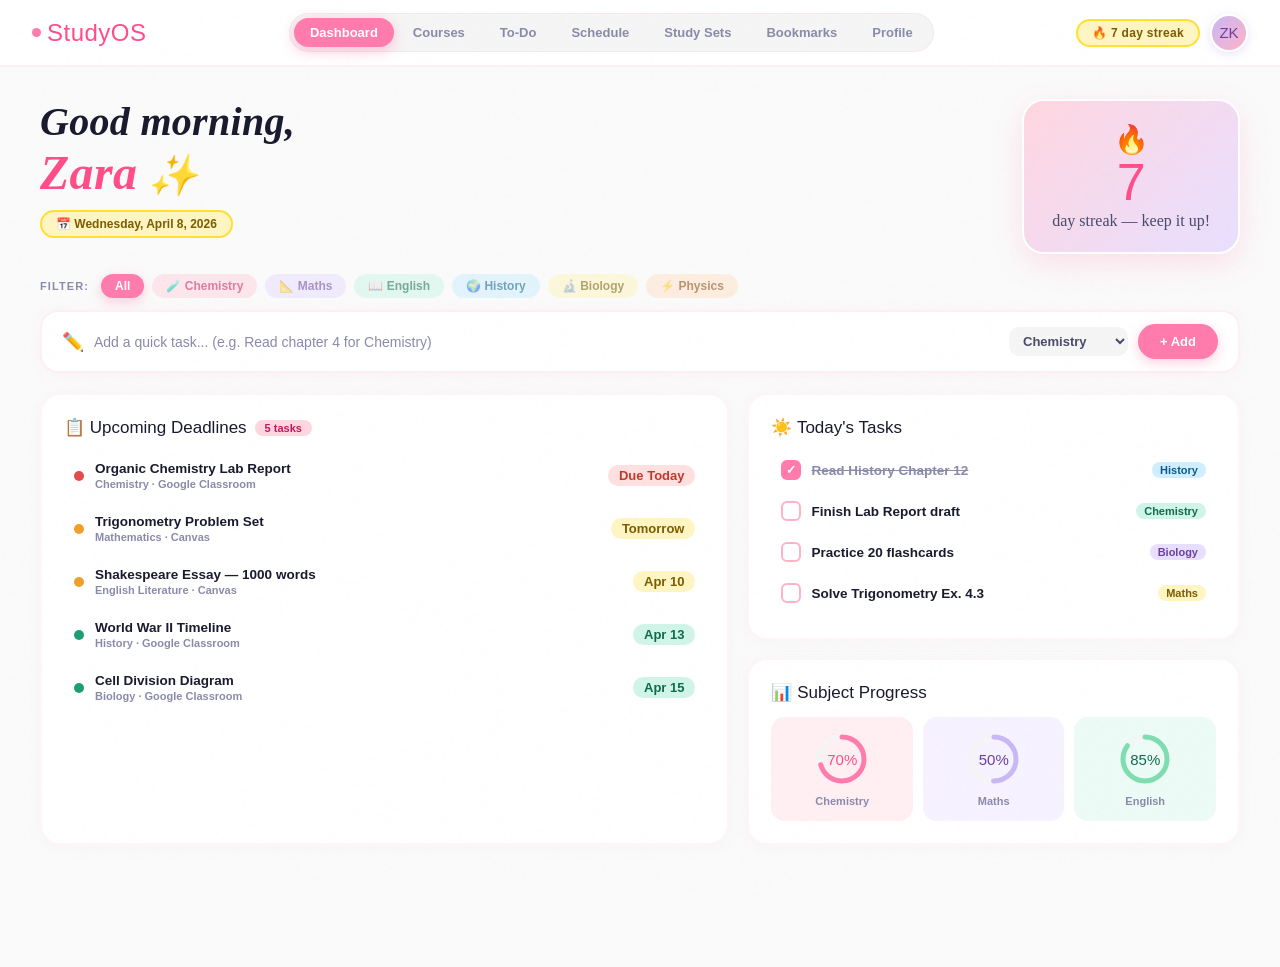
==== commit d55c2c86: "Sync latest StudyOS updates for GitHub Pages" ====
--- a/StudyOS.html
+++ b/StudyOS.html
@@ -30,7 +30,7 @@
   </div>
   <div class="nav-right">
     <div class="streak-pill">🔥 7 day streak</div>
-    <div class="avatar" onclick="showScreen('profile')">RL</div>
+    <div class="avatar" onclick="showScreen('profile')">ZK</div>
   </div>
 </nav>
 
@@ -41,7 +41,7 @@
 
   <div class="dashboard-hero">
     <div class="greeting-block">
-      <h1>Good morning,<br><em>Rishit</em> ✨</h1>
+      <h1>Good morning,<br><em>Zara</em> ✨</h1>
       <div class="date-pill">📅 Wednesday, April 8, 2026</div>
     </div>
     <div class="streak-card-big">
@@ -52,31 +52,27 @@
   </div>
 
   <!-- Subject Filter Chips -->
-    <div style="padding:0 40px 12px;display:flex;gap:8px;flex-wrap:wrap;align-items:center;">
+  <div style="padding:0 40px 12px;display:flex;gap:8px;flex-wrap:wrap;align-items:center;">
     <span style="font-size:11px;font-weight:900;color:var(--text-soft);text-transform:uppercase;letter-spacing:0.1em;margin-right:4px;">Filter:</span>
-    <button class="dash-filter-chip active" onclick="filterDashboard(this,'all')" style="background:var(--accent);color:white;border:none;border-radius:50px;padding:5px 14px;font-size:12px;font-weight:800;cursor:pointer;font-family:-apple-system,BlinkMacSystemFont,'Segoe UI',Roboto,Helvetica,Arial,sans-serif;transition:all 0.2s;">All</button>
-    <button class="dash-filter-chip" onclick="filterDashboard(this,'Build Your Own Encryption Software')" style="background:var(--pink);color:var(--pink-text);border:none;border-radius:50px;padding:5px 14px;font-size:12px;font-weight:800;cursor:pointer;font-family:-apple-system,BlinkMacSystemFont,'Segoe UI',Roboto,Helvetica,Arial,sans-serif;transition:all 0.2s;">🔐 Encryption</button>
-    <button class="dash-filter-chip" onclick="filterDashboard(this,'ATLAS Elective')" style="background:var(--lavender);color:var(--lav-text);border:none;border-radius:50px;padding:5px 14px;font-size:12px;font-weight:800;cursor:pointer;font-family:-apple-system,BlinkMacSystemFont,'Segoe UI',Roboto,Helvetica,Arial,sans-serif;transition:all 0.2s;">🎯 Elective</button>
-    <button class="dash-filter-chip" onclick="filterDashboard(this,'Entrepreneurship Development')" style="background:var(--mint);color:var(--mint-text);border:none;border-radius:50px;padding:5px 14px;font-size:12px;font-weight:800;cursor:pointer;font-family:-apple-system,BlinkMacSystemFont,'Segoe UI',Roboto,Helvetica,Arial,sans-serif;transition:all 0.2s;">🚀 Entrepreneurship</button>
-    <button class="dash-filter-chip" onclick="filterDashboard(this,'Recent Advances and Challenges in AI')" style="background:var(--sky);color:var(--sky-text);border:none;border-radius:50px;padding:5px 14px;font-size:12px;font-weight:800;cursor:pointer;font-family:-apple-system,BlinkMacSystemFont,'Segoe UI',Roboto,Helvetica,Arial,sans-serif;transition:all 0.2s;">🤖 AI Advances</button>
-    <button class="dash-filter-chip" onclick="filterDashboard(this,'Project Life Cycle Management')" style="background:var(--yellow);color:var(--yel-text);border:none;border-radius:50px;padding:5px 14px;font-size:12px;font-weight:800;cursor:pointer;font-family:-apple-system,BlinkMacSystemFont,'Segoe UI',Roboto,Helvetica,Arial,sans-serif;transition:all 0.2s;">📈 PLCM</button>
-    <button class="dash-filter-chip" onclick="filterDashboard(this,'Secure Coding')" style="background:var(--peach);color:var(--peach-text);border:none;border-radius:50px;padding:5px 14px;font-size:12px;font-weight:800;cursor:pointer;font-family:-apple-system,BlinkMacSystemFont,'Segoe UI',Roboto,Helvetica,Arial,sans-serif;transition:all 0.2s;">🛡️ Secure Coding</button>
-    <button class="dash-filter-chip" onclick="filterDashboard(this,'UI/UX Development')" style="background:var(--lavender);color:var(--lav-text);border:none;border-radius:50px;padding:5px 14px;font-size:12px;font-weight:800;cursor:pointer;font-family:-apple-system,BlinkMacSystemFont,'Segoe UI',Roboto,Helvetica,Arial,sans-serif;transition:all 0.2s;">🎨 UI/UX</button>
-    <button class="dash-filter-chip" onclick="filterDashboard(this,'Cybersecurity and Blockchain')" style="background:var(--pink);color:var(--pink-text);border:none;border-radius:50px;padding:5px 14px;font-size:12px;font-weight:800;cursor:pointer;font-family:-apple-system,BlinkMacSystemFont,'Segoe UI',Roboto,Helvetica,Arial,sans-serif;transition:all 0.2s;">⛓️ Cyber + Chain</button>
+    <button class="dash-filter-chip active" onclick="filterDashboard(this,'all')" style="background:var(--accent);color:white;border:none;border-radius:50px;padding:5px 14px;font-size:12px;font-weight:800;cursor:pointer;font-family:'Inter','Poppins',sans-serif;transition:all 0.2s;">All</button>
+    <button class="dash-filter-chip" onclick="filterDashboard(this,'Chemistry')" style="background:var(--pink);color:var(--pink-text);border:none;border-radius:50px;padding:5px 14px;font-size:12px;font-weight:800;cursor:pointer;font-family:'Inter','Poppins',sans-serif;transition:all 0.2s;">🧪 Chemistry</button>
+    <button class="dash-filter-chip" onclick="filterDashboard(this,'Mathematics')" style="background:var(--lavender);color:var(--lav-text);border:none;border-radius:50px;padding:5px 14px;font-size:12px;font-weight:800;cursor:pointer;font-family:'Inter','Poppins',sans-serif;transition:all 0.2s;">📐 Maths</button>
+    <button class="dash-filter-chip" onclick="filterDashboard(this,'English Lit')" style="background:var(--mint);color:var(--mint-text);border:none;border-radius:50px;padding:5px 14px;font-size:12px;font-weight:800;cursor:pointer;font-family:'Inter','Poppins',sans-serif;transition:all 0.2s;">📖 English</button>
+    <button class="dash-filter-chip" onclick="filterDashboard(this,'History')" style="background:var(--sky);color:var(--sky-text);border:none;border-radius:50px;padding:5px 14px;font-size:12px;font-weight:800;cursor:pointer;font-family:'Inter','Poppins',sans-serif;transition:all 0.2s;">🌍 History</button>
+    <button class="dash-filter-chip" onclick="filterDashboard(this,'Biology')" style="background:var(--yellow);color:var(--yel-text);border:none;border-radius:50px;padding:5px 14px;font-size:12px;font-weight:800;cursor:pointer;font-family:'Inter','Poppins',sans-serif;transition:all 0.2s;">🔬 Biology</button>
+    <button class="dash-filter-chip" onclick="filterDashboard(this,'Physics')" style="background:var(--peach);color:var(--peach-text);border:none;border-radius:50px;padding:5px 14px;font-size:12px;font-weight:800;cursor:pointer;font-family:'Inter','Poppins',sans-serif;transition:all 0.2s;">⚡ Physics</button>
   </div>
 
   <div class="quick-add-bar">
     <span style="font-size:18px;">✏️</span>
-    <input type="text" placeholder="Add a quick task... (e.g. Read chapter 4 for Build Your Own Encryption Software)" id="quick-input" />
+    <input type="text" placeholder="Add a quick task... (e.g. Read chapter 4 for Chemistry)" id="quick-input" />
     <select id="quick-subject">
-      <option>Build Your Own Encryption Software</option>
-      <option>ATLAS Elective</option>
-      <option>Entrepreneurship Development</option>
-      <option>Recent Advances and Challenges in AI</option>
-      <option>Project Life Cycle Management</option>
-      <option>Secure Coding</option>
-      <option>UI/UX Development</option>
-      <option>Cybersecurity and Blockchain</option>
+      <option>Chemistry</option>
+      <option>Mathematics</option>
+      <option>English Lit</option>
+      <option>History</option>
+      <option>Biology</option>
+      <option>Physics</option>
     </select>
     <button class="btn-accent" onclick="addQuickTask()">+ Add</button>
   </div>
@@ -84,43 +80,43 @@
   <div class="dashboard-grid">
     <div class="dash-card">
       <div class="dash-card-title">📋 Upcoming Deadlines <span class="tag">5 tasks</span></div>
-      <div class="deadline-item" data-course="Build Your Own Encryption Software">
+      <div class="deadline-item" data-course="Chemistry">
         <div class="deadline-dot" style="background:#E24B4A;"></div>
         <div class="deadline-info">
-          <div class="deadline-name">AES Module Implementation</div>
-          <div class="deadline-sub">Build Your Own Encryption Software · LMS</div>
+          <div class="deadline-name">Organic Chemistry Lab Report</div>
+          <div class="deadline-sub">Chemistry · Google Classroom</div>
         </div>
         <div class="deadline-badge badge-urgent">Due Today</div>
       </div>
-      <div class="deadline-item" data-course="UI/UX Development">
+      <div class="deadline-item" data-course="Mathematics">
         <div class="deadline-dot" style="background:#F09F27;"></div>
         <div class="deadline-info">
-          <div class="deadline-name">Design Sprint Reflection</div>
-          <div class="deadline-sub">UI/UX Development · LMS</div>
+          <div class="deadline-name">Trigonometry Problem Set</div>
+          <div class="deadline-sub">Mathematics · Canvas</div>
         </div>
         <div class="deadline-badge badge-soon">Tomorrow</div>
       </div>
-      <div class="deadline-item" data-course="Recent Advances and Challenges in AI">
+      <div class="deadline-item" data-course="English Lit">
         <div class="deadline-dot" style="background:#F09F27;"></div>
         <div class="deadline-info">
-          <div class="deadline-name">AI Ethics Comparative Note</div>
-          <div class="deadline-sub">Recent Advances and Challenges in AI · LMS</div>
+          <div class="deadline-name">Shakespeare Essay — 1000 words</div>
+          <div class="deadline-sub">English Literature · Canvas</div>
         </div>
         <div class="deadline-badge badge-soon">Apr 10</div>
       </div>
-      <div class="deadline-item" data-course="Cybersecurity and Blockchain">
+      <div class="deadline-item" data-course="History">
         <div class="deadline-dot" style="background:#1D9E75;"></div>
         <div class="deadline-info">
-          <div class="deadline-name">Pitch Deck Draft</div>
-          <div class="deadline-sub">Entrepreneurship Development · LMS</div>
+          <div class="deadline-name">World War II Timeline</div>
+          <div class="deadline-sub">History · Google Classroom</div>
         </div>
         <div class="deadline-badge badge-ok">Apr 13</div>
       </div>
-      <div class="deadline-item" data-course="Project Life Cycle Management">
+      <div class="deadline-item" data-course="Biology">
         <div class="deadline-dot" style="background:#1D9E75;"></div>
         <div class="deadline-info">
-          <div class="deadline-name">Threat Modeling Worksheet</div>
-          <div class="deadline-sub">Secure Coding · LMS</div>
+          <div class="deadline-name">Cell Division Diagram</div>
+          <div class="deadline-sub">Biology · Google Classroom</div>
         </div>
         <div class="deadline-badge badge-ok">Apr 15</div>
       </div>
@@ -129,25 +125,25 @@
     <div style="display:flex;flex-direction:column;gap:18px;">
       <div class="dash-card">
         <div class="dash-card-title">☀️ Today's Tasks</div>
-        <div class="task-check" onclick="toggleTask(this)" data-course="Cybersecurity and Blockchain">
+        <div class="task-check" onclick="toggleTask(this)" data-course="History">
           <div class="check-box checked"></div>
-          <div class="task-text done">Review blockchain consensus notes</div>
-          <div class="task-course-tag" style="background:var(--sky);color:var(--sky-text);">Cybersecurity and Blockchain</div>
-        </div>
-        <div class="task-check" onclick="toggleTask(this)" data-course="Build Your Own Encryption Software">
+          <div class="task-text done">Read History Chapter 12</div>
+          <div class="task-course-tag" style="background:var(--sky);color:var(--sky-text);">History</div>
+        </div>
+        <div class="task-check" onclick="toggleTask(this)" data-course="Chemistry">
           <div class="check-box"></div>
-          <div class="task-text">Complete encryption key schedule coding</div>
-          <div class="task-course-tag" style="background:var(--mint);color:var(--mint-text);">Build Your Own Encryption Software</div>
-        </div>
-        <div class="task-check" onclick="toggleTask(this)" data-course="Project Life Cycle Management">
+          <div class="task-text">Finish Lab Report draft</div>
+          <div class="task-course-tag" style="background:var(--mint);color:var(--mint-text);">Chemistry</div>
+        </div>
+        <div class="task-check" onclick="toggleTask(this)" data-course="Biology">
           <div class="check-box"></div>
-          <div class="task-text">Revise product lifecycle phases</div>
-          <div class="task-course-tag" style="background:var(--lavender);color:var(--lav-text);">Project Life Cycle Management</div>
-        </div>
-        <div class="task-check" onclick="toggleTask(this)" data-course="UI/UX Development">
+          <div class="task-text">Practice 20 flashcards</div>
+          <div class="task-course-tag" style="background:var(--lavender);color:var(--lav-text);">Biology</div>
+        </div>
+        <div class="task-check" onclick="toggleTask(this)" data-course="Mathematics">
           <div class="check-box"></div>
-          <div class="task-text">Wireframe onboarding in Figma</div>
-          <div class="task-course-tag" style="background:var(--yellow);color:var(--yel-text);">UI/UX Development</div>
+          <div class="task-text">Solve Trigonometry Ex. 4.3</div>
+          <div class="task-course-tag" style="background:var(--yellow);color:var(--yel-text);">Maths</div>
         </div>
         <div id="quick-tasks"></div>
       </div>
@@ -163,7 +159,7 @@
               </svg>
               <div class="progress-ring-center" style="color:var(--accent2);">70%</div>
             </div>
-            <div class="progress-label">Build Your Own Encryption Software</div>
+            <div class="progress-label">Chemistry</div>
           </div>
           <div class="progress-item" style="background:rgba(232,223,255,0.4);border-radius:14px;">
             <div class="progress-ring-wrap">
@@ -173,7 +169,7 @@
               </svg>
               <div class="progress-ring-center" style="color:var(--lav-text);">50%</div>
             </div>
-            <div class="progress-label">UI/UX Development</div>
+            <div class="progress-label">Maths</div>
           </div>
           <div class="progress-item" style="background:rgba(208,245,232,0.4);border-radius:14px;">
             <div class="progress-ring-wrap">
@@ -183,7 +179,7 @@
               </svg>
               <div class="progress-ring-center" style="color:var(--mint-text);">85%</div>
             </div>
-            <div class="progress-label">Secure Coding</div>
+            <div class="progress-label">English</div>
           </div>
         </div>
       </div>
@@ -198,20 +194,95 @@
   <div class="page-header">
     <div>
       <h2>Your Course Folders 📁</h2>
-      <p>8 courses · Semester 2, 2026</p>
+      <p>6 courses · Semester 2, 2026</p>
     </div>
     <button class="btn-dark" onclick="openAddCourseModal()">＋ Add Course</button>
   </div>
 
-    <div class="courses-grid">
-    <div class="folder-card" onclick="openCourse('Build Your Own Encryption Software')"><div class="folder-tab" style="background:var(--c-chem);"></div><div class="folder-body" style="background:var(--c-chem);"><span class="folder-emoji">🔐</span><div class="folder-name">Build Your Own Encryption Software</div><div class="folder-sub">Core · MON WED</div><div class="folder-stats"><span class="folder-stat">4 tasks</span><span class="folder-stat">12 notes</span><span class="folder-stat">4 links</span></div></div></div>
-    <div class="folder-card" onclick="openCourse('ATLAS Elective')"><div class="folder-tab" style="background:var(--c-math);"></div><div class="folder-body" style="background:var(--c-math);"><span class="folder-emoji">🎯</span><div class="folder-name">ATLAS Elective</div><div class="folder-sub">Elective · TUE</div><div class="folder-stats"><span class="folder-stat">2 tasks</span><span class="folder-stat">6 notes</span><span class="folder-stat">2 links</span></div></div></div>
-    <div class="folder-card" onclick="openCourse('Entrepreneurship Development')"><div class="folder-tab" style="background:var(--c-eng);"></div><div class="folder-body" style="background:var(--c-eng);"><span class="folder-emoji">🚀</span><div class="folder-name">Entrepreneurship Development</div><div class="folder-sub">Core · THU</div><div class="folder-stats"><span class="folder-stat">3 tasks</span><span class="folder-stat">7 notes</span><span class="folder-stat">3 links</span></div></div></div>
-    <div class="folder-card" onclick="openCourse('Recent Advances and Challenges in AI')"><div class="folder-tab" style="background:var(--c-hist);"></div><div class="folder-body" style="background:var(--c-hist);"><span class="folder-emoji">🤖</span><div class="folder-name">Recent Advances and Challenges in AI</div><div class="folder-sub">Core · MON FRI</div><div class="folder-stats"><span class="folder-stat">5 tasks</span><span class="folder-stat">10 notes</span><span class="folder-stat">4 links</span></div></div></div>
-    <div class="folder-card" onclick="openCourse('Project Life Cycle Management')"><div class="folder-tab" style="background:var(--c-bio);"></div><div class="folder-body" style="background:var(--c-bio);"><span class="folder-emoji">📈</span><div class="folder-name">Project Life Cycle Management</div><div class="folder-sub">Core · WED</div><div class="folder-stats"><span class="folder-stat">3 tasks</span><span class="folder-stat">8 notes</span><span class="folder-stat">3 links</span></div></div></div>
-    <div class="folder-card" onclick="openCourse('Secure Coding')"><div class="folder-tab" style="background:var(--c-phys);"></div><div class="folder-body" style="background:var(--c-phys);"><span class="folder-emoji">🛡️</span><div class="folder-name">Secure Coding</div><div class="folder-sub">Core · TUE THU</div><div class="folder-stats"><span class="folder-stat">4 tasks</span><span class="folder-stat">11 notes</span><span class="folder-stat">5 links</span></div></div></div>
-    <div class="folder-card" onclick="openCourse('UI/UX Development')"><div class="folder-tab" style="background:var(--c-math);"></div><div class="folder-body" style="background:var(--c-math);"><span class="folder-emoji">🎨</span><div class="folder-name">UI/UX Development</div><div class="folder-sub">Studio · SAT</div><div class="folder-stats"><span class="folder-stat">4 tasks</span><span class="folder-stat">9 notes</span><span class="folder-stat">4 links</span></div></div></div>
-    <div class="folder-card" onclick="openCourse('Cybersecurity and Blockchain')"><div class="folder-tab" style="background:var(--c-chem);"></div><div class="folder-body" style="background:var(--c-chem);"><span class="folder-emoji">⛓️</span><div class="folder-name">Cybersecurity and Blockchain</div><div class="folder-sub">Core · FRI</div><div class="folder-stats"><span class="folder-stat">5 tasks</span><span class="folder-stat">13 notes</span><span class="folder-stat">6 links</span></div></div></div>
+  <div class="courses-grid">
+    <div class="folder-card" onclick="openCourse('Chemistry')">
+      <div class="folder-tab" style="background:var(--c-chem);"></div>
+      <div class="folder-body" style="background:var(--c-chem);">
+        <span class="folder-emoji">🧪</span>
+        <div class="folder-name">Chemistry</div>
+        <div class="folder-sub">Mrs. Sharma · MON WED FRI</div>
+        <div class="folder-stats">
+          <span class="folder-stat">4 tasks</span>
+          <span class="folder-stat">12 notes</span>
+          <span class="folder-stat">3 links</span>
+        </div>
+      </div>
+    </div>
+
+    <div class="folder-card" onclick="openCourse('Mathematics')">
+      <div class="folder-tab" style="background:var(--c-math);"></div>
+      <div class="folder-body" style="background:var(--c-math);">
+        <span class="folder-emoji">📐</span>
+        <div class="folder-name">Mathematics</div>
+        <div class="folder-sub">Mr. Patel · TUE THU SAT</div>
+        <div class="folder-stats">
+          <span class="folder-stat">6 tasks</span>
+          <span class="folder-stat">8 notes</span>
+          <span class="folder-stat">5 links</span>
+        </div>
+      </div>
+    </div>
+
+    <div class="folder-card" onclick="openCourse('English Lit')">
+      <div class="folder-tab" style="background:var(--c-eng);"></div>
+      <div class="folder-body" style="background:var(--c-eng);">
+        <span class="folder-emoji">📖</span>
+        <div class="folder-name">English Literature</div>
+        <div class="folder-sub">Ms. D'Souza · MON TUE WED</div>
+        <div class="folder-stats">
+          <span class="folder-stat">2 tasks</span>
+          <span class="folder-stat">15 notes</span>
+          <span class="folder-stat">7 links</span>
+        </div>
+      </div>
+    </div>
+
+    <div class="folder-card" onclick="openCourse('History')">
+      <div class="folder-tab" style="background:var(--c-hist);"></div>
+      <div class="folder-body" style="background:var(--c-hist);">
+        <span class="folder-emoji">🌍</span>
+        <div class="folder-name">History</div>
+        <div class="folder-sub">Mr. Khan · WED FRI</div>
+        <div class="folder-stats">
+          <span class="folder-stat">3 tasks</span>
+          <span class="folder-stat">20 notes</span>
+          <span class="folder-stat">4 links</span>
+        </div>
+      </div>
+    </div>
+
+    <div class="folder-card" onclick="openCourse('Biology')">
+      <div class="folder-tab" style="background:var(--c-bio);"></div>
+      <div class="folder-body" style="background:var(--c-bio);">
+        <span class="folder-emoji">🔬</span>
+        <div class="folder-name">Biology</div>
+        <div class="folder-sub">Ms. Iyer · TUE THU</div>
+        <div class="folder-stats">
+          <span class="folder-stat">5 tasks</span>
+          <span class="folder-stat">18 notes</span>
+          <span class="folder-stat">6 links</span>
+        </div>
+      </div>
+    </div>
+
+    <div class="folder-card" onclick="openCourse('Physics')">
+      <div class="folder-tab" style="background:var(--c-phys);"></div>
+      <div class="folder-body" style="background:var(--c-phys);">
+        <span class="folder-emoji">⚡</span>
+        <div class="folder-name">Physics</div>
+        <div class="folder-sub">Mr. Nair · MON WED SAT</div>
+        <div class="folder-stats">
+          <span class="folder-stat">3 tasks</span>
+          <span class="folder-stat">10 notes</span>
+          <span class="folder-stat">2 links</span>
+        </div>
+      </div>
+    </div>
   </div>
 </div>
 
@@ -263,7 +334,7 @@
 <div class="screen" id="screen-timetable">
   <div class="timetable-header">
     <div>
-      <h2 style="font-family:'Trebuchet MS','Segoe UI',Arial,sans-serif;">📅 Class Schedule</h2>
+      <h2 style="font-family:'Fredoka One',cursive;">📅 Class Schedule</h2>
       <p style="font-size:13px;color:var(--text-soft);font-weight:700;margin-top:3px;">Week of April 7–11, 2026</p>
     </div>
     <div class="week-nav">
@@ -284,25 +355,25 @@
 
       <!-- 8 AM -->
       <div class="tt-time">8:00</div>
-      <div class="tt-cell"><div class="tt-class" style="background:rgba(255,214,224,0.7);border-color:var(--accent);cursor:pointer;" onclick="openClassDetail('Build Your Own Encryption Software','🧪','Mon 8:00–9:00 AM','Lab 2','Organic Build Your Own Encryption Software unit — functional groups and reaction mechanisms. Mrs. Sharma will demonstrate oxidation reactions today.',['Lab report due TODAY — submit before 11pm','Bring safety goggles to the lab','Pre-read Chapter 8, pages 145–160'],'var(--pink)')"><div class="tt-class-name">Build Your Own Encryption Software</div><div class="tt-class-room">Lab 2</div></div></div>
-      <div class="tt-cell" style="background:rgba(250,250,250,0.5);"></div>
-      <div class="tt-cell"><div class="tt-class" style="background:rgba(255,214,224,0.7);border-color:var(--accent);cursor:pointer;" onclick="openClassDetail('Build Your Own Encryption Software','🧪','Wed 8:00–9:00 AM','Lab 2','Continuing organic chemistry — alcohols, ketones and esters. Quiz on functional groups next Friday!',['Study functional group chart before class','Test next Friday — start revising now'],'var(--pink)')"><div class="tt-class-name">Build Your Own Encryption Software</div><div class="tt-class-room">Lab 2</div></div></div>
-      <div class="tt-cell" style="background:rgba(250,250,250,0.5);"></div>
-      <div class="tt-cell"><div class="tt-class" style="background:rgba(255,214,224,0.7);border-color:var(--accent);cursor:pointer;" onclick="openClassDetail('Build Your Own Encryption Software','🧪','Fri 8:00–9:00 AM','Lab 2','Lab practical session — you\'ll be titrating solutions. Results write-up due Monday.',['Complete pre-lab questions','Bring calculator for titration calculations'],'var(--pink)')"><div class="tt-class-name">Build Your Own Encryption Software</div><div class="tt-class-room">Lab 2</div></div></div>
+      <div class="tt-cell"><div class="tt-class" style="background:rgba(255,214,224,0.7);border-color:var(--accent);cursor:pointer;" onclick="openClassDetail('Chemistry','🧪','Mon 8:00–9:00 AM','Lab 2','Organic Chemistry unit — functional groups and reaction mechanisms. Mrs. Sharma will demonstrate oxidation reactions today.',['Lab report due TODAY — submit before 11pm','Bring safety goggles to the lab','Pre-read Chapter 8, pages 145–160'],'var(--pink)')"><div class="tt-class-name">Chemistry</div><div class="tt-class-room">Lab 2</div></div></div>
+      <div class="tt-cell" style="background:rgba(250,250,250,0.5);"></div>
+      <div class="tt-cell"><div class="tt-class" style="background:rgba(255,214,224,0.7);border-color:var(--accent);cursor:pointer;" onclick="openClassDetail('Chemistry','🧪','Wed 8:00–9:00 AM','Lab 2','Continuing organic chemistry — alcohols, ketones and esters. Quiz on functional groups next Friday!',['Study functional group chart before class','Test next Friday — start revising now'],'var(--pink)')"><div class="tt-class-name">Chemistry</div><div class="tt-class-room">Lab 2</div></div></div>
+      <div class="tt-cell" style="background:rgba(250,250,250,0.5);"></div>
+      <div class="tt-cell"><div class="tt-class" style="background:rgba(255,214,224,0.7);border-color:var(--accent);cursor:pointer;" onclick="openClassDetail('Chemistry','🧪','Fri 8:00–9:00 AM','Lab 2','Lab practical session — you\'ll be titrating solutions. Results write-up due Monday.',['Complete pre-lab questions','Bring calculator for titration calculations'],'var(--pink)')"><div class="tt-class-name">Chemistry</div><div class="tt-class-room">Lab 2</div></div></div>
 
       <!-- 9 AM -->
       <div class="tt-time">9:00</div>
       <div class="tt-cell" style="background:rgba(250,250,250,0.5);"></div>
-      <div class="tt-cell"><div class="tt-class" style="background:rgba(232,223,255,0.7);border-color:var(--lavender2);cursor:pointer;" onclick="openClassDetail('ATLAS Elective','🎯','Tue 9:00–10:00 AM','Room 301','Trigonometry deep dive — Ex 4.3 to 4.8. Mr. Patel will work through sine and cosine rules on the board.',['Problem set due Apr 9 — almost done?','Review double-angle formulas before class'],'var(--lavender)')"><div class="tt-class-name">ATLAS Elective</div><div class="tt-class-room">Room 301</div></div></div>
-      <div class="tt-cell" style="background:rgba(250,250,250,0.5);"></div>
-      <div class="tt-cell"><div class="tt-class" style="background:rgba(232,223,255,0.7);border-color:var(--lavender2);cursor:pointer;" onclick="openClassDetail('ATLAS Elective','🎯','Thu 9:00–10:00 AM','Room 301','Calculus introduction — limits and derivatives. Practice questions handed out in class.',['Bring your textbook and graph paper'],'var(--lavender)')"><div class="tt-class-name">ATLAS Elective</div><div class="tt-class-room">Room 301</div></div></div>
+      <div class="tt-cell"><div class="tt-class" style="background:rgba(232,223,255,0.7);border-color:var(--lavender2);cursor:pointer;" onclick="openClassDetail('Mathematics','📐','Tue 9:00–10:00 AM','Room 301','Trigonometry deep dive — Ex 4.3 to 4.8. Mr. Patel will work through sine and cosine rules on the board.',['Problem set due Apr 9 — almost done?','Review double-angle formulas before class'],'var(--lavender)')"><div class="tt-class-name">Mathematics</div><div class="tt-class-room">Room 301</div></div></div>
+      <div class="tt-cell" style="background:rgba(250,250,250,0.5);"></div>
+      <div class="tt-cell"><div class="tt-class" style="background:rgba(232,223,255,0.7);border-color:var(--lavender2);cursor:pointer;" onclick="openClassDetail('Mathematics','📐','Thu 9:00–10:00 AM','Room 301','Calculus introduction — limits and derivatives. Practice questions handed out in class.',['Bring your textbook and graph paper'],'var(--lavender)')"><div class="tt-class-name">Mathematics</div><div class="tt-class-room">Room 301</div></div></div>
       <div class="tt-cell" style="background:rgba(250,250,250,0.5);"></div>
 
       <!-- 10 AM -->
       <div class="tt-time">10:00</div>
-      <div class="tt-cell"><div class="tt-class" style="background:rgba(208,245,232,0.7);border-color:var(--mint2);cursor:pointer;" onclick="openClassDetail('Entrepreneurship Development','🚀','Mon 10:00–11:00 AM','Room 204','Hamlet Act 4 analysis — themes of revenge and madness. Essay due Apr 10, 1000 words.',['Shakespeare essay due Apr 10!','Read Act 4 before class','Check SparkNotes for character analysis'],'var(--mint)')"><div class="tt-class-name">Entrepreneurship Development</div><div class="tt-class-room">Room 204</div></div></div>
-      <div class="tt-cell"><div class="tt-class" style="background:rgba(208,245,232,0.7);border-color:var(--mint2);cursor:pointer;" onclick="openClassDetail('Entrepreneurship Development','🚀','Tue 10:00–11:00 AM','Room 204','Peer review session — swap drafts with a partner. Ms. D\'Souza will provide feedback sheets.',['Bring printed draft for peer review','Submit final essay on Canvas Apr 10'],'var(--mint)')"><div class="tt-class-name">Entrepreneurship Development</div><div class="tt-class-room">Room 204</div></div></div>
-      <div class="tt-cell"><div class="tt-class" style="background:rgba(208,245,232,0.7);border-color:var(--mint2);cursor:pointer;" onclick="openClassDetail('Entrepreneurship Development','🚀','Wed 10:00–11:00 AM','Room 204','Final essay guidance — Ms. D\'Souza reviews common mistakes. Last class before submission.',['Final submission due Apr 10 on Canvas!','Check the essay rubric on Google Classroom'],'var(--mint)')"><div class="tt-class-name">Entrepreneurship Development</div><div class="tt-class-room">Room 204</div></div></div>
+      <div class="tt-cell"><div class="tt-class" style="background:rgba(208,245,232,0.7);border-color:var(--mint2);cursor:pointer;" onclick="openClassDetail('English Lit','📖','Mon 10:00–11:00 AM','Room 204','Hamlet Act 4 analysis — themes of revenge and madness. Essay due Apr 10, 1000 words.',['Shakespeare essay due Apr 10!','Read Act 4 before class','Check SparkNotes for character analysis'],'var(--mint)')"><div class="tt-class-name">English Lit</div><div class="tt-class-room">Room 204</div></div></div>
+      <div class="tt-cell"><div class="tt-class" style="background:rgba(208,245,232,0.7);border-color:var(--mint2);cursor:pointer;" onclick="openClassDetail('English Lit','📖','Tue 10:00–11:00 AM','Room 204','Peer review session — swap drafts with a partner. Ms. D\'Souza will provide feedback sheets.',['Bring printed draft for peer review','Submit final essay on Canvas Apr 10'],'var(--mint)')"><div class="tt-class-name">English Lit</div><div class="tt-class-room">Room 204</div></div></div>
+      <div class="tt-cell"><div class="tt-class" style="background:rgba(208,245,232,0.7);border-color:var(--mint2);cursor:pointer;" onclick="openClassDetail('English Lit','📖','Wed 10:00–11:00 AM','Room 204','Final essay guidance — Ms. D\'Souza reviews common mistakes. Last class before submission.',['Final submission due Apr 10 on Canvas!','Check the essay rubric on Google Classroom'],'var(--mint)')"><div class="tt-class-name">English Lit</div><div class="tt-class-room">Room 204</div></div></div>
       <div class="tt-cell" style="background:rgba(250,250,250,0.5);"></div>
       <div class="tt-cell" style="background:rgba(250,250,250,0.5);"></div>
 
@@ -310,9 +381,9 @@
       <div class="tt-time">11:00</div>
       <div class="tt-cell" style="background:rgba(250,250,250,0.5);"></div>
       <div class="tt-cell" style="background:rgba(250,250,250,0.5);"></div>
-      <div class="tt-cell"><div class="tt-class" style="background:rgba(208,238,255,0.7);border-color:var(--sky2);cursor:pointer;" onclick="openClassDetail('Cybersecurity and Blockchain','🌍','Wed 11:00 AM–12:00 PM','Room 110','World War II — Pacific Theatre and D-Day. Mr. Khan will show documentary clips.',['Timeline diagram due Apr 13','Download template from Google Classroom','Revise key dates: 1939, 1941, 1944, 1945'],'var(--sky)')"><div class="tt-class-name">Cybersecurity and Blockchain</div><div class="tt-class-room">Room 110</div></div></div>
-      <div class="tt-cell" style="background:rgba(250,250,250,0.5);"></div>
-      <div class="tt-cell"><div class="tt-class" style="background:rgba(208,238,255,0.7);border-color:var(--sky2);cursor:pointer;" onclick="openClassDetail('Cybersecurity and Blockchain','🌍','Fri 11:00 AM–12:00 PM','Room 110','Primary sources analysis — reading wartime letters and government documents.',['Chapter 12 reading — done ✓','Timeline diagram due Apr 13'],'var(--sky)')"><div class="tt-class-name">Cybersecurity and Blockchain</div><div class="tt-class-room">Room 110</div></div></div>
+      <div class="tt-cell"><div class="tt-class" style="background:rgba(208,238,255,0.7);border-color:var(--sky2);cursor:pointer;" onclick="openClassDetail('History','🌍','Wed 11:00 AM–12:00 PM','Room 110','World War II — Pacific Theatre and D-Day. Mr. Khan will show documentary clips.',['Timeline diagram due Apr 13','Download template from Google Classroom','Revise key dates: 1939, 1941, 1944, 1945'],'var(--sky)')"><div class="tt-class-name">History</div><div class="tt-class-room">Room 110</div></div></div>
+      <div class="tt-cell" style="background:rgba(250,250,250,0.5);"></div>
+      <div class="tt-cell"><div class="tt-class" style="background:rgba(208,238,255,0.7);border-color:var(--sky2);cursor:pointer;" onclick="openClassDetail('History','🌍','Fri 11:00 AM–12:00 PM','Room 110','Primary sources analysis — reading wartime letters and government documents.',['Chapter 12 reading — done ✓','Timeline diagram due Apr 13'],'var(--sky)')"><div class="tt-class-name">History</div><div class="tt-class-room">Room 110</div></div></div>
 
       <!-- Lunch -->
       <div class="tt-time" style="color:var(--text-xsoft);">12:00</div>
@@ -325,28 +396,28 @@
       <!-- 1 PM -->
       <div class="tt-time">1:00</div>
       <div class="tt-cell" style="background:rgba(250,250,250,0.5);"></div>
-      <div class="tt-cell"><div class="tt-class" style="background:rgba(255,245,194,0.7);border-color:var(--yellow2);cursor:pointer;" onclick="openClassDetail('Project Life Cycle Management','🔬','Tue 1:00–2:00 PM','Lab 3','Cell division — mitosis vs meiosis. Ms. Iyer will use slides of onion root tips.',['Cell division diagram due Apr 15','Memorise the 4 stages of mitosis','Bring coloured pencils for diagram work'],'var(--yellow)')"><div class="tt-class-name">Project Life Cycle Management</div><div class="tt-class-room">Lab 3</div></div></div>
-      <div class="tt-cell" style="background:rgba(250,250,250,0.5);"></div>
-      <div class="tt-cell"><div class="tt-class" style="background:rgba(255,245,194,0.7);border-color:var(--yellow2);cursor:pointer;" onclick="openClassDetail('Project Life Cycle Management','🔬','Thu 1:00–2:00 PM','Lab 3','Osmosis experiment — potato cylinders in salt solutions. Practical write-up in class.',['Diagram due Apr 15 — start early','Review osmosis definition'],'var(--yellow)')"><div class="tt-class-name">Project Life Cycle Management</div><div class="tt-class-room">Lab 3</div></div></div>
+      <div class="tt-cell"><div class="tt-class" style="background:rgba(255,245,194,0.7);border-color:var(--yellow2);cursor:pointer;" onclick="openClassDetail('Biology','🔬','Tue 1:00–2:00 PM','Lab 3','Cell division — mitosis vs meiosis. Ms. Iyer will use slides of onion root tips.',['Cell division diagram due Apr 15','Memorise the 4 stages of mitosis','Bring coloured pencils for diagram work'],'var(--yellow)')"><div class="tt-class-name">Biology</div><div class="tt-class-room">Lab 3</div></div></div>
+      <div class="tt-cell" style="background:rgba(250,250,250,0.5);"></div>
+      <div class="tt-cell"><div class="tt-class" style="background:rgba(255,245,194,0.7);border-color:var(--yellow2);cursor:pointer;" onclick="openClassDetail('Biology','🔬','Thu 1:00–2:00 PM','Lab 3','Osmosis experiment — potato cylinders in salt solutions. Practical write-up in class.',['Diagram due Apr 15 — start early','Review osmosis definition'],'var(--yellow)')"><div class="tt-class-name">Biology</div><div class="tt-class-room">Lab 3</div></div></div>
       <div class="tt-cell" style="background:rgba(250,250,250,0.5);"></div>
 
       <!-- 2 PM -->
       <div class="tt-time">2:00</div>
-      <div class="tt-cell"><div class="tt-class" style="background:rgba(255,228,204,0.7);border-color:var(--peach2);cursor:pointer;" onclick="openClassDetail('Secure Coding','🛡️','Mon 2:00–3:00 PM','Room 105','Newton\'s Laws of Motion — forces, friction, and free body diagrams. Problem sheet handed out.',['Newton\'s Laws problem sheet due Apr 16','Read Chapter 6 summary','Practice drawing free body diagrams'],'var(--peach)')"><div class="tt-class-name">Secure Coding</div><div class="tt-class-room">Room 105</div></div></div>
-      <div class="tt-cell" style="background:rgba(250,250,250,0.5);"></div>
-      <div class="tt-cell"><div class="tt-class" style="background:rgba(255,228,204,0.7);border-color:var(--peach2);cursor:pointer;" onclick="openClassDetail('Secure Coding','🛡️','Wed 2:00–3:00 PM','Room 105','Energy conservation — kinetic and potential energy problems. Past paper practice.',['Problem sheet due Apr 16','Chapter 6 summary — done ✓'],'var(--peach)')"><div class="tt-class-name">Secure Coding</div><div class="tt-class-room">Room 105</div></div></div>
+      <div class="tt-cell"><div class="tt-class" style="background:rgba(255,228,204,0.7);border-color:var(--peach2);cursor:pointer;" onclick="openClassDetail('Physics','⚡','Mon 2:00–3:00 PM','Room 105','Newton\'s Laws of Motion — forces, friction, and free body diagrams. Problem sheet handed out.',['Newton\'s Laws problem sheet due Apr 16','Read Chapter 6 summary','Practice drawing free body diagrams'],'var(--peach)')"><div class="tt-class-name">Physics</div><div class="tt-class-room">Room 105</div></div></div>
+      <div class="tt-cell" style="background:rgba(250,250,250,0.5);"></div>
+      <div class="tt-cell"><div class="tt-class" style="background:rgba(255,228,204,0.7);border-color:var(--peach2);cursor:pointer;" onclick="openClassDetail('Physics','⚡','Wed 2:00–3:00 PM','Room 105','Energy conservation — kinetic and potential energy problems. Past paper practice.',['Problem sheet due Apr 16','Chapter 6 summary — done ✓'],'var(--peach)')"><div class="tt-class-name">Physics</div><div class="tt-class-room">Room 105</div></div></div>
       <div class="tt-cell" style="background:rgba(250,250,250,0.5);"></div>
       <div class="tt-cell" style="background:rgba(250,250,250,0.5);"></div>
     </div>
   </div>
 
   <div class="tt-legend">
-    <span><span class="tt-legend-dot" style="background:rgba(255,214,224,0.8);border-color:var(--accent);"></span>Build Your Own Encryption Software</span>
-    <span><span class="tt-legend-dot" style="background:rgba(232,223,255,0.8);border-color:var(--lavender2);"></span>ATLAS Elective</span>
-    <span><span class="tt-legend-dot" style="background:rgba(208,245,232,0.8);border-color:var(--mint2);"></span>Entrepreneurship Development</span>
-    <span><span class="tt-legend-dot" style="background:rgba(208,238,255,0.8);border-color:var(--sky2);"></span>Cybersecurity and Blockchain</span>
-    <span><span class="tt-legend-dot" style="background:rgba(255,245,194,0.8);border-color:var(--yellow2);"></span>Project Life Cycle Management</span>
-    <span><span class="tt-legend-dot" style="background:rgba(255,228,204,0.8);border-color:var(--peach2);"></span>Secure Coding</span>
+    <span><span class="tt-legend-dot" style="background:rgba(255,214,224,0.8);border-color:var(--accent);"></span>Chemistry</span>
+    <span><span class="tt-legend-dot" style="background:rgba(232,223,255,0.8);border-color:var(--lavender2);"></span>Mathematics</span>
+    <span><span class="tt-legend-dot" style="background:rgba(208,245,232,0.8);border-color:var(--mint2);"></span>English Lit</span>
+    <span><span class="tt-legend-dot" style="background:rgba(208,238,255,0.8);border-color:var(--sky2);"></span>History</span>
+    <span><span class="tt-legend-dot" style="background:rgba(255,245,194,0.8);border-color:var(--yellow2);"></span>Biology</span>
+    <span><span class="tt-legend-dot" style="background:rgba(255,228,204,0.8);border-color:var(--peach2);"></span>Physics</span>
   </div>
 </div>
 
@@ -373,13 +444,13 @@
   <div id="flashcard-section" style="display:none;padding:0 40px 40px;animation:slideUp 0.4s ease;">
     <div style="display:flex;align-items:center;gap:10px;margin-bottom:18px;">
       <div style="height:2px;flex:1;background:var(--bg2);border-radius:2px;"></div>
-      <div style="font-family:'Trebuchet MS','Segoe UI',Arial,sans-serif;font-size:15px;color:var(--text-soft);font-weight:700;">Practising now ↓</div>
+      <div style="font-family:'Caveat',cursive;font-size:15px;color:var(--text-soft);font-weight:700;">Practising now ↓</div>
       <div style="height:2px;flex:1;background:var(--bg2);border-radius:2px;"></div>
     </div>
     <div class="flashcard-panel" style="max-width:none;width:100%;margin:0;">
       <div class="fc-set-title">
         <span id="fc-emoji">🧪</span>
-        <span id="fc-title">Organic Build Your Own Encryption Software</span>
+        <span id="fc-title">Organic Chemistry</span>
       </div>
       <div class="fc-set-meta" id="fc-meta">24 cards · Last studied 2 days ago</div>
 
@@ -425,15 +496,112 @@
     <button class="btn-accent">＋ Add Link</button>
   </div>
 
-    <div class="bookmarks-grid">
-    <div class="bookmarks-group"><div class="bookmarks-group-title"><div class="bm-dot" style="background:var(--accent);"></div>Build Your Own Encryption Software</div><div class="bookmark-item" onclick="openBmModal('AES Lecture Notes','Build Your Own Encryption Software','Notes','classroom.atlas.edu/encryption/aes-notes','Core lecture notes for substitution-permutation and key expansion.','var(--pink)','🔐')"><div class="bm-favicon" style="background:var(--pink);">🔐</div><div class="bm-info"><div class="bm-name">AES Lecture Notes</div><div class="bm-url">classroom.atlas.edu/encryption/aes-notes</div></div><span class="bm-tag" style="background:var(--pink);color:var(--pink-text);">Notes</span><button class="bm-open-btn">↗</button></div></div>
-    <div class="bookmarks-group"><div class="bookmarks-group-title"><div class="bm-dot" style="background:var(--lavender2);"></div>ATLAS Elective</div><div class="bookmark-item" onclick="openBmModal('Elective Reading Pack','ATLAS Elective','PDF','atlas.edu/resources/elective-pack','Weekly curated reading for your elective track.','var(--lavender)','🎯')"><div class="bm-favicon" style="background:var(--lavender);">🎯</div><div class="bm-info"><div class="bm-name">Elective Reading Pack</div><div class="bm-url">atlas.edu/resources/elective-pack</div></div><span class="bm-tag" style="background:var(--lavender);color:var(--lav-text);">PDF</span><button class="bm-open-btn">↗</button></div></div>
-    <div class="bookmarks-group"><div class="bookmarks-group-title"><div class="bm-dot" style="background:var(--mint2);"></div>Entrepreneurship Development</div><div class="bookmark-item" onclick="openBmModal('Business Model Canvas Template','Entrepreneurship Development','Template','strategyzer.com/canvas/business-model-canvas','Use this for your startup ideation and pitch deck prep.','var(--mint)','🚀')"><div class="bm-favicon" style="background:var(--mint);">🚀</div><div class="bm-info"><div class="bm-name">Business Model Canvas Template</div><div class="bm-url">strategyzer.com/canvas/business-model-canvas</div></div><span class="bm-tag" style="background:var(--mint);color:var(--mint-text);">Template</span><button class="bm-open-btn">↗</button></div></div>
-    <div class="bookmarks-group"><div class="bookmarks-group-title"><div class="bm-dot" style="background:var(--sky2);"></div>Recent Advances and Challenges in AI</div><div class="bookmark-item" onclick="openBmModal('State of AI Report','Recent Advances and Challenges in AI','Report','hai.stanford.edu/ai-index','Reference report for current AI trends, risks and benchmarks.','var(--sky)','🤖')"><div class="bm-favicon" style="background:var(--sky);">🤖</div><div class="bm-info"><div class="bm-name">State of AI Report</div><div class="bm-url">hai.stanford.edu/ai-index</div></div><span class="bm-tag" style="background:var(--sky);color:var(--sky-text);">Report</span><button class="bm-open-btn">↗</button></div></div>
-    <div class="bookmarks-group"><div class="bookmarks-group-title"><div class="bm-dot" style="background:var(--yellow2);"></div>Project Life Cycle Management</div><div class="bookmark-item" onclick="openBmModal('PMBOK Process Groups','Project Life Cycle Management','Reference','pmi.org/pmbok-guide-standards','Quick reference for initiation, planning, execution, monitoring and closing.','var(--yellow)','📈')"><div class="bm-favicon" style="background:var(--yellow);">📈</div><div class="bm-info"><div class="bm-name">PMBOK Process Groups</div><div class="bm-url">pmi.org/pmbok-guide-standards</div></div><span class="bm-tag" style="background:var(--yellow);color:var(--yel-text);">Reference</span><button class="bm-open-btn">↗</button></div></div>
-    <div class="bookmarks-group"><div class="bookmarks-group-title"><div class="bm-dot" style="background:var(--peach2);"></div>Secure Coding</div><div class="bookmark-item" onclick="openBmModal('OWASP Top 10','Secure Coding','Guide','owasp.org/www-project-top-ten','Must-follow secure coding checklist for web app vulnerabilities.','var(--peach)','🛡️')"><div class="bm-favicon" style="background:var(--peach);">🛡️</div><div class="bm-info"><div class="bm-name">OWASP Top 10</div><div class="bm-url">owasp.org/www-project-top-ten</div></div><span class="bm-tag" style="background:var(--peach);color:var(--peach-text);">Guide</span><button class="bm-open-btn">↗</button></div></div>
-    <div class="bookmarks-group"><div class="bookmarks-group-title"><div class="bm-dot" style="background:var(--lavender2);"></div>UI/UX Development</div><div class="bookmark-item" onclick="openBmModal('Material Design 3','UI/UX Development','Design System','m3.material.io','Design tokens, components and interaction patterns for product UI.','var(--lavender)','🎨')"><div class="bm-favicon" style="background:var(--lavender);">🎨</div><div class="bm-info"><div class="bm-name">Material Design 3</div><div class="bm-url">m3.material.io</div></div><span class="bm-tag" style="background:var(--lavender);color:var(--lav-text);">Design System</span><button class="bm-open-btn">↗</button></div></div>
-    <div class="bookmarks-group"><div class="bookmarks-group-title"><div class="bm-dot" style="background:var(--accent);"></div>Cybersecurity and Blockchain</div><div class="bookmark-item" onclick="openBmModal('Ethereum Whitepaper','Cybersecurity and Blockchain','Paper','ethereum.org/whitepaper','Foundation reading for blockchain architecture and smart contracts.','var(--pink)','⛓️')"><div class="bm-favicon" style="background:var(--pink);">⛓️</div><div class="bm-info"><div class="bm-name">Ethereum Whitepaper</div><div class="bm-url">ethereum.org/whitepaper</div></div><span class="bm-tag" style="background:var(--pink);color:var(--pink-text);">Paper</span><button class="bm-open-btn">↗</button></div></div>
+  <div class="bookmarks-grid">
+    <div class="bookmarks-group">
+      <div class="bookmarks-group-title"><div class="bm-dot" style="background:var(--accent);"></div>Chemistry</div>
+      <div class="bookmark-item" onclick="openBmModal('Khan Academy — Organic Chem','Chemistry','Video','khanacademy.org/science/organic-chem','Great intro series on functional groups and reactions. Perfect for lab prep! 🧪','var(--pink)','🧪')">
+        <div class="bm-favicon" style="background:var(--pink);">🧪</div>
+        <div class="bm-info">
+          <div class="bm-name">Khan Academy — Organic Chem</div>
+          <div class="bm-url">khanacademy.org/science/organic-chem</div>
+        </div>
+        <span class="bm-tag" style="background:var(--pink);color:var(--pink-text);">Video</span>
+        <button class="bm-open-btn">↗</button>
+      </div>
+      <div class="bookmark-item" onclick="openBmModal('Lab Report Template — Mrs. Sharma','Chemistry','Classroom','classroom.google.com/c/chm2026','Official template from Mrs. Sharma. Required format for all chem submissions. 📋','var(--mint)','📄')">
+        <div class="bm-favicon" style="background:var(--pink);">📄</div>
+        <div class="bm-info">
+          <div class="bm-name">Lab Report Template — Mrs. Sharma</div>
+          <div class="bm-url">classroom.google.com/c/chm2026</div>
+        </div>
+        <span class="bm-tag" style="background:var(--mint);color:var(--mint-text);">Classroom</span>
+        <button class="bm-open-btn">↗</button>
+      </div>
+      <div class="bookmark-item" onclick="openBmModal('NCERT Chemistry Part 2 PDF','Chemistry','PDF','ncert.nic.in/textbook/pdf/lech202','Chapters 10–16. Bookmark pages 85 and 134 for exam! 📖','var(--sky)','📝')">
+        <div class="bm-favicon" style="background:var(--pink);">📝</div>
+        <div class="bm-info">
+          <div class="bm-name">NCERT Chemistry Part 2 PDF</div>
+          <div class="bm-url">ncert.nic.in/textbook/pdf/lech202</div>
+        </div>
+        <span class="bm-tag" style="background:var(--sky);color:var(--sky-text);">PDF</span>
+        <button class="bm-open-btn">↗</button>
+      </div>
+    </div>
+
+    <div class="bookmarks-group">
+      <div class="bookmarks-group-title"><div class="bm-dot" style="background:var(--lavender2);"></div>Mathematics</div>
+      <div class="bookmark-item" onclick="openBmModal('Desmos Graphing Calculator','Mathematics','Tool','desmos.com/calculator','Best free graphing tool. Use for all trig and calculus visualisations. 📐','var(--lavender)','📐')">
+        <div class="bm-favicon" style="background:var(--lavender);">📐</div>
+        <div class="bm-info">
+          <div class="bm-name">Desmos Graphing Calculator</div>
+          <div class="bm-url">desmos.com/calculator</div>
+        </div>
+        <span class="bm-tag" style="background:var(--lavender);color:var(--lav-text);">Tool</span>
+        <button class="bm-open-btn">↗</button>
+      </div>
+      <div class="bookmark-item" onclick="openBmModal('3Blue1Brown — Trig Visualized','Mathematics','Video','youtube.com/watch?v=yBw0N3...','Stunning visual explanation of trig. Watch before Ex. 4.3 for sure! 🎥','var(--pink)','🎥')">
+        <div class="bm-favicon" style="background:var(--lavender);">🎥</div>
+        <div class="bm-info">
+          <div class="bm-name">3Blue1Brown — Trig Visualized</div>
+          <div class="bm-url">youtube.com/watch?v=yBw0N3...</div>
+        </div>
+        <span class="bm-tag" style="background:var(--pink);color:var(--pink-text);">Video</span>
+        <button class="bm-open-btn">↗</button>
+      </div>
+      <div class="bookmark-item" onclick="openBmModal('Canvas — Maths Assignment Portal','Mathematics','Canvas','canvas.instructure.com/courses/mth','Submit all maths assignments here. Check announcements every Monday. 📋','var(--mint)','📋')">
+        <div class="bm-favicon" style="background:var(--lavender);">📋</div>
+        <div class="bm-info">
+          <div class="bm-name">Canvas — Maths Assignment Portal</div>
+          <div class="bm-url">canvas.instructure.com/courses/mth</div>
+        </div>
+        <span class="bm-tag" style="background:var(--mint);color:var(--mint-text);">Canvas</span>
+        <button class="bm-open-btn">↗</button>
+      </div>
+    </div>
+
+    <div class="bookmarks-group">
+      <div class="bookmarks-group-title"><div class="bm-dot" style="background:var(--mint2);"></div>English Literature</div>
+      <div class="bookmark-item" onclick="openBmModal('SparkNotes — Hamlet Summary','English Lit','Notes','sparknotes.com/shakespeare/hamlet','Full character analysis + theme notes. Great for essay prep! 📖','var(--mint)','📖')">
+        <div class="bm-favicon" style="background:var(--mint);">📖</div>
+        <div class="bm-info">
+          <div class="bm-name">SparkNotes — Hamlet Summary</div>
+          <div class="bm-url">sparknotes.com/shakespeare/hamlet</div>
+        </div>
+        <span class="bm-tag" style="background:var(--mint);color:var(--mint-text);">Notes</span>
+        <button class="bm-open-btn">↗</button>
+      </div>
+      <div class="bookmark-item" onclick="openBmModal('Essay Rubric — Ms. D\'Souza','English Lit','Classroom','classroom.google.com/c/eng2026','The official rubric for the Hamlet essay. Must read before submitting! 📝','var(--mint)','📜')">
+        <div class="bm-favicon" style="background:var(--mint);">📜</div>
+        <div class="bm-info">
+          <div class="bm-name">Essay Rubric — Ms. D'Souza</div>
+          <div class="bm-url">classroom.google.com/c/eng2026</div>
+        </div>
+        <span class="bm-tag" style="background:var(--mint);color:var(--mint-text);">Classroom</span>
+        <button class="bm-open-btn">↗</button>
+      </div>
+    </div>
+
+    <div class="bookmarks-group">
+      <div class="bookmarks-group-title"><div class="bm-dot" style="background:var(--sky2);"></div>History</div>
+      <div class="bookmark-item" onclick="openBmModal('Crash Course — World War II','History','Video','youtube.com/watch?v=Q78COTw...','Quick 12-min summary. Great visual timeline for the diagram assignment! 🌍','var(--sky)','🌍')">
+        <div class="bm-favicon" style="background:var(--sky);">🌍</div>
+        <div class="bm-info">
+          <div class="bm-name">Crash Course — World War II</div>
+          <div class="bm-url">youtube.com/watch?v=Q78COTw...</div>
+        </div>
+        <span class="bm-tag" style="background:var(--pink);color:var(--pink-text);">Video</span>
+        <button class="bm-open-btn">↗</button>
+      </div>
+      <div class="bookmark-item" onclick="openBmModal('Timeline Template — Mr. Khan','History','Classroom','classroom.google.com/c/hist2026','Download the blank timeline here. Due Apr 13! ⚠️','var(--sky)','📄')">
+        <div class="bm-favicon" style="background:var(--sky);">📄</div>
+        <div class="bm-info">
+          <div class="bm-name">Timeline Template — Mr. Khan</div>
+          <div class="bm-url">classroom.google.com/c/hist2026</div>
+        </div>
+        <span class="bm-tag" style="background:var(--mint);color:var(--mint-text);">Classroom</span>
+        <button class="bm-open-btn">↗</button>
+      </div>
+    </div>
   </div>
 </div>
 
@@ -441,19 +609,19 @@
 <div class="bm-modal-overlay" id="add-course-modal" onclick="closeAddCourseModal(event)">
   <div class="bm-modal" style="width:420px;">
     <button class="bm-modal-close" onclick="closeAddCourseModal(null,true)">✕</button>
-    <div style="font-family:'Trebuchet MS','Segoe UI',Arial,sans-serif;font-size:20px;margin-bottom:16px;">📁 Add New Course</div>
+    <div style="font-family:'Fredoka One',cursive;font-size:20px;margin-bottom:16px;">📁 Add New Course</div>
     <div style="display:grid;grid-template-columns:1fr 1fr;gap:10px;margin-bottom:12px;">
       <div class="id-field" style="grid-column:1/-1;">
         <label style="font-size:10px;font-weight:900;color:var(--text-soft);text-transform:uppercase;letter-spacing:0.08em;display:block;margin-bottom:4px;">Course Name</label>
-        <input type="text" id="nc-name" placeholder="e.g. Computer Science" style="width:100%;padding:9px 12px;border-radius:11px;border:2px solid rgba(255,123,172,0.15);font-family:-apple-system,BlinkMacSystemFont,'Segoe UI',Roboto,Helvetica,Arial,sans-serif;font-size:13px;font-weight:700;color:var(--text);background:white;outline:none;">
+        <input type="text" id="nc-name" placeholder="e.g. Computer Science" style="width:100%;padding:9px 12px;border-radius:11px;border:2px solid rgba(255,123,172,0.15);font-family:'Inter','Poppins',sans-serif;font-size:13px;font-weight:700;color:var(--text);background:white;outline:none;">
       </div>
       <div class="id-field">
         <label style="font-size:10px;font-weight:900;color:var(--text-soft);text-transform:uppercase;letter-spacing:0.08em;display:block;margin-bottom:4px;">Teacher</label>
-        <input type="text" id="nc-teacher" placeholder="e.g. Mr. Sharma" style="width:100%;padding:9px 12px;border-radius:11px;border:2px solid rgba(255,123,172,0.15);font-family:-apple-system,BlinkMacSystemFont,'Segoe UI',Roboto,Helvetica,Arial,sans-serif;font-size:13px;font-weight:700;color:var(--text);background:white;outline:none;">
+        <input type="text" id="nc-teacher" placeholder="e.g. Mr. Sharma" style="width:100%;padding:9px 12px;border-radius:11px;border:2px solid rgba(255,123,172,0.15);font-family:'Inter','Poppins',sans-serif;font-size:13px;font-weight:700;color:var(--text);background:white;outline:none;">
       </div>
       <div class="id-field">
         <label style="font-size:10px;font-weight:900;color:var(--text-soft);text-transform:uppercase;letter-spacing:0.08em;display:block;margin-bottom:4px;">Days</label>
-        <input type="text" id="nc-days" placeholder="e.g. MON WED FRI" style="width:100%;padding:9px 12px;border-radius:11px;border:2px solid rgba(255,123,172,0.15);font-family:-apple-system,BlinkMacSystemFont,'Segoe UI',Roboto,Helvetica,Arial,sans-serif;font-size:13px;font-weight:700;color:var(--text);background:white;outline:none;">
+        <input type="text" id="nc-days" placeholder="e.g. MON WED FRI" style="width:100%;padding:9px 12px;border-radius:11px;border:2px solid rgba(255,123,172,0.15);font-family:'Inter','Poppins',sans-serif;font-size:13px;font-weight:700;color:var(--text);background:white;outline:none;">
       </div>
     </div>
     <div style="margin-bottom:14px;">
@@ -491,7 +659,7 @@
     <div style="display:flex;align-items:center;gap:12px;margin-bottom:16px;">
       <div id="cd-icon" style="width:50px;height:50px;border-radius:14px;background:var(--pink);display:flex;align-items:center;justify-content:center;font-size:24px;"></div>
       <div>
-        <div id="cd-subject" style="font-family:'Trebuchet MS','Segoe UI',Arial,sans-serif;font-size:20px;color:var(--text);"></div>
+        <div id="cd-subject" style="font-family:'Fredoka One',cursive;font-size:20px;color:var(--text);"></div>
         <div id="cd-time" style="font-size:12px;color:var(--text-soft);font-weight:700;margin-top:2px;"></div>
       </div>
     </div>
@@ -513,7 +681,7 @@
     <button class="bm-modal-close" onclick="closeBmModal(null,true)">✕</button>
     <div class="bm-modal-icon" id="bm-m-icon" style="background:var(--pink);">🧪</div>
     <div class="bm-modal-title" id="bm-m-title">Khan Academy</div>
-    <div class="bm-modal-course" id="bm-m-course" style="background:var(--pink);color:var(--pink-text);">Build Your Own Encryption Software · Video</div>
+    <div class="bm-modal-course" id="bm-m-course" style="background:var(--pink);color:var(--pink-text);">Chemistry · Video</div>
     <div class="bm-modal-note" id="bm-m-note">Great intro series on functional groups!</div>
     <div class="bm-modal-actions">
       <button class="bm-modal-btn primary">↗ Open Link</button>
@@ -552,19 +720,19 @@
         <div class="id-details-grid">
           <div class="id-detail">
             <div class="id-detail-label">Name</div>
-            <div class="id-detail-val" id="id-name-el">Rishit Laddha</div>
+            <div class="id-detail-val" id="id-name-el">Zara Kapoor</div>
           </div>
           <div class="id-detail">
             <div class="id-detail-label">Birthday</div>
-            <div class="id-detail-val" id="id-bday-el">2 Nov, 2005</div>
+            <div class="id-detail-val" id="id-bday-el">Nov 2, 2008</div>
           </div>
           <div class="id-detail">
             <div class="id-detail-label">School</div>
-            <div class="id-detail-val" id="id-school-el">Atlas Skilltech University</div>
+            <div class="id-detail-val" id="id-school-el">CBSE · Pune</div>
           </div>
           <div class="id-detail">
             <div class="id-detail-label">Year Level</div>
-            <div class="id-detail-val" id="id-year-el">Third Year UgDx</div>
+            <div class="id-detail-val" id="id-year-el">Class 10-A</div>
           </div>
         </div>
       </div>
@@ -582,19 +750,19 @@
       <div class="id-fields">
         <div class="id-field">
           <label>Name</label>
-          <input type="text" id="inp-name" value="Rishit Laddha" oninput="updateCard()">
+          <input type="text" id="inp-name" value="Zara Kapoor" oninput="updateCard()">
         </div>
         <div class="id-field">
           <label>Birthday</label>
-          <input type="text" id="inp-bday" value="2 Nov, 2005" oninput="updateCard()">
+          <input type="text" id="inp-bday" value="Nov 2, 2008" oninput="updateCard()">
         </div>
         <div class="id-field">
           <label>School</label>
-          <input type="text" id="inp-school" value="Atlas Skilltech University" oninput="updateCard()">
+          <input type="text" id="inp-school" value="CBSE · Pune" oninput="updateCard()">
         </div>
         <div class="id-field">
           <label>Year Level</label>
-          <input type="text" id="inp-year" value="Third Year UgDx" oninput="updateCard()">
+          <input type="text" id="inp-year" value="Class 10-A" oninput="updateCard()">
         </div>
       </div>
     </div>
--- a/assets/css/styles.css
+++ b/assets/css/styles.css
@@ -146,7 +146,7 @@
     display:flex; align-items:flex-start; justify-content:space-between;
   }
   .page-header h2 {
-    font-family:'Trebuchet MS', 'Segoe UI', Arial, sans-serif;
+    font-family:Georgia, 'Times New Roman', serif;
     font-size:30px; color:var(--text); letter-spacing:0.3px;
     font-weight:700; font-style:italic;
   }
@@ -181,11 +181,11 @@
   }
 
   .greeting-block h1 {
-    font-family:'Trebuchet MS', 'Segoe UI', Arial, sans-serif;
+    font-family:Georgia, 'Times New Roman', serif;
     font-size:40px; line-height:1.15; color:var(--text);
     letter-spacing:0.3px; font-weight:700; font-style:italic;
   }
-  .greeting-block h1 em { font-style:italic; color:var(--accent2); font-family:'Trebuchet MS', 'Segoe UI', Arial, sans-serif; font-size:48px; }
+  .greeting-block h1 em { font-style:italic; color:var(--accent2); font-family:'Segoe Script', 'Comic Sans MS', cursive; font-size:48px; }
 
   .date-pill {
     display:inline-flex; align-items:center; gap:6px;
@@ -207,7 +207,7 @@
     font-family:'Trebuchet MS', 'Segoe UI', Arial, sans-serif; font-size:52px; color:var(--accent2); line-height:1;
   }
   .streak-card-big .slabel {
-    font-family:'Trebuchet MS', 'Segoe UI', Arial, sans-serif; font-size:16px; color:var(--text-mid); margin-top:4px;
+    font-family:'Segoe Script', 'Comic Sans MS', cursive; font-size:16px; color:var(--text-mid); margin-top:4px;
   }
 
   .quick-add-bar {
@@ -545,13 +545,13 @@
   }
   .fc-label { font-size:10px; font-weight:900; font-family:-apple-system, BlinkMacSystemFont, 'Segoe UI', Roboto, Helvetica, Arial, sans-serif; text-transform:uppercase; letter-spacing:0.12em; color:var(--text-soft); }
   .fc-q { font-family:'Trebuchet MS', 'Segoe UI', Arial, sans-serif; font-size:18px; color:var(--text); line-height:1.3; }
-  .fc-hint { font-family:'Trebuchet MS', 'Segoe UI', Arial, sans-serif; font-size:13px; color:var(--text-soft); margin-top:6px; }
+  .fc-hint { font-family:'Segoe Script', 'Comic Sans MS', cursive; font-size:13px; color:var(--text-soft); margin-top:6px; }
 
   .fc-progress-line {
     display:flex; align-items:center; justify-content:space-between;
     margin-bottom:14px;
   }
-  .fc-progress-text { font-family:'Trebuchet MS', 'Segoe UI', Arial, sans-serif; font-size:15px; color:var(--text-mid); font-weight:700; }
+  .fc-progress-text { font-family:'Segoe Script', 'Comic Sans MS', cursive; font-size:15px; color:var(--text-mid); font-weight:700; }
   .fc-progress-bar { height:6px; background:var(--bg2); border-radius:6px; overflow:hidden; flex:1; margin:0 12px; }
   .fc-progress-fill { height:100%; background:var(--accent); border-radius:6px; transition:width 0.4s ease; }
 
@@ -669,7 +669,7 @@
     font-size:13px; color:var(--text-mid); font-weight:700;
     line-height:1.5; margin-bottom:18px;
     border:2px solid rgba(255,123,172,0.08);
-    font-family:'Trebuchet MS', 'Segoe UI', Arial, sans-serif; font-size:15px;
+    font-family:'Segoe Script', 'Comic Sans MS', cursive; font-size:15px;
   }
   .bm-modal-actions { display:grid; grid-template-columns:1fr 1fr; gap:10px; }
   .bm-modal-btn {
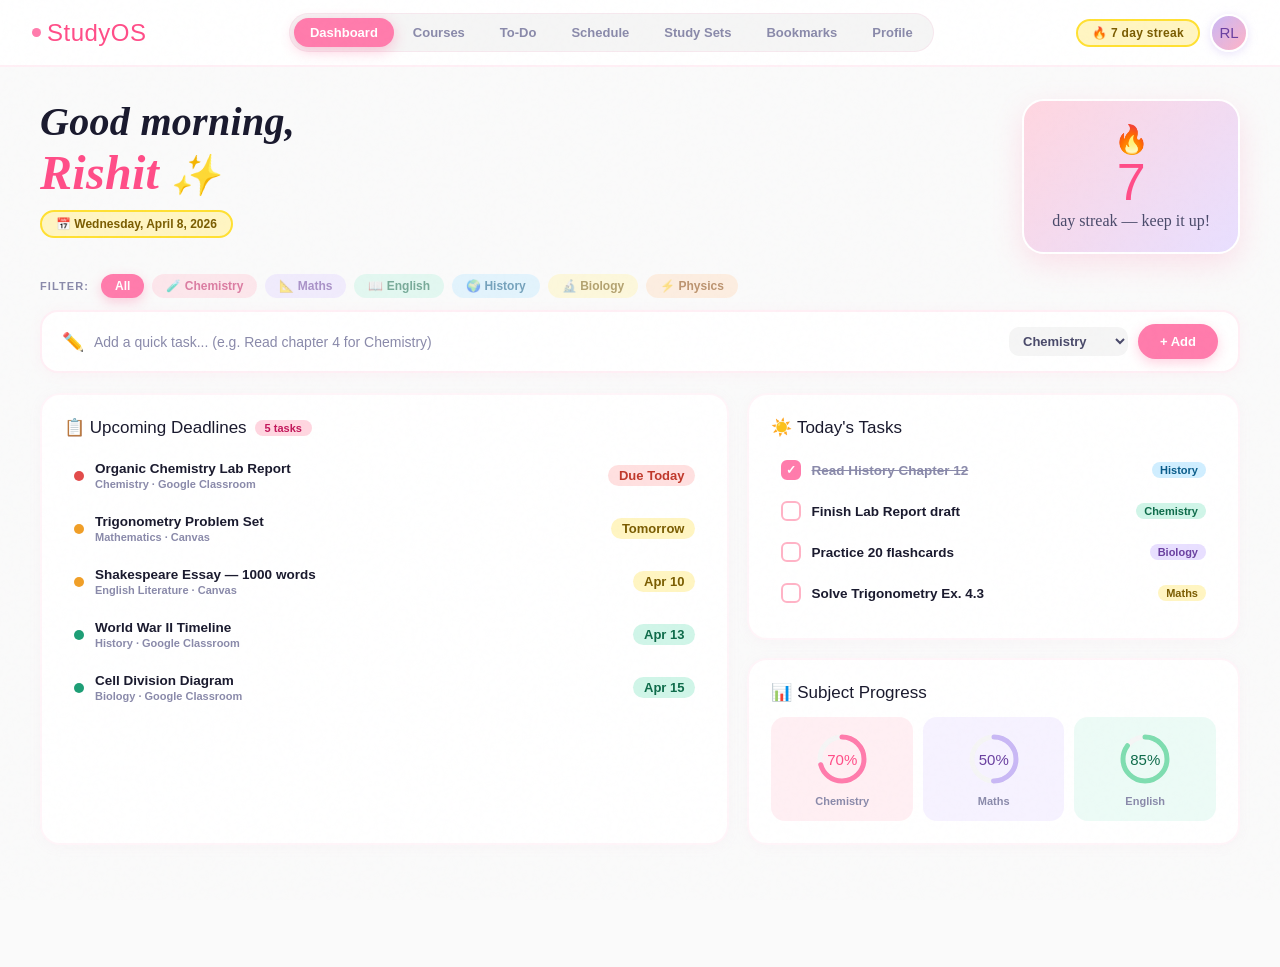
==== commit 97affece: "Update profile identity details for production" ====
--- a/StudyOS.html
+++ b/StudyOS.html
@@ -30,7 +30,7 @@
   </div>
   <div class="nav-right">
     <div class="streak-pill">🔥 7 day streak</div>
-    <div class="avatar" onclick="showScreen('profile')">ZK</div>
+    <div class="avatar" onclick="showScreen('profile')">RL</div>
   </div>
 </nav>
 
@@ -41,7 +41,7 @@
 
   <div class="dashboard-hero">
     <div class="greeting-block">
-      <h1>Good morning,<br><em>Zara</em> ✨</h1>
+      <h1>Good morning,<br><em>Rishit</em> ✨</h1>
       <div class="date-pill">📅 Wednesday, April 8, 2026</div>
     </div>
     <div class="streak-card-big">
@@ -720,19 +720,19 @@
         <div class="id-details-grid">
           <div class="id-detail">
             <div class="id-detail-label">Name</div>
-            <div class="id-detail-val" id="id-name-el">Zara Kapoor</div>
+            <div class="id-detail-val" id="id-name-el">Rishit Laddha</div>
           </div>
           <div class="id-detail">
             <div class="id-detail-label">Birthday</div>
-            <div class="id-detail-val" id="id-bday-el">Nov 2, 2008</div>
+            <div class="id-detail-val" id="id-bday-el">2 Nov, 2005</div>
           </div>
           <div class="id-detail">
             <div class="id-detail-label">School</div>
-            <div class="id-detail-val" id="id-school-el">CBSE · Pune</div>
+            <div class="id-detail-val" id="id-school-el">Atlas Skilltech University</div>
           </div>
           <div class="id-detail">
             <div class="id-detail-label">Year Level</div>
-            <div class="id-detail-val" id="id-year-el">Class 10-A</div>
+            <div class="id-detail-val" id="id-year-el">Third Year UgDx</div>
           </div>
         </div>
       </div>
@@ -750,19 +750,19 @@
       <div class="id-fields">
         <div class="id-field">
           <label>Name</label>
-          <input type="text" id="inp-name" value="Zara Kapoor" oninput="updateCard()">
+          <input type="text" id="inp-name" value="Rishit Laddha" oninput="updateCard()">
         </div>
         <div class="id-field">
           <label>Birthday</label>
-          <input type="text" id="inp-bday" value="Nov 2, 2008" oninput="updateCard()">
+          <input type="text" id="inp-bday" value="2 Nov, 2005" oninput="updateCard()">
         </div>
         <div class="id-field">
           <label>School</label>
-          <input type="text" id="inp-school" value="CBSE · Pune" oninput="updateCard()">
+          <input type="text" id="inp-school" value="Atlas Skilltech University" oninput="updateCard()">
         </div>
         <div class="id-field">
           <label>Year Level</label>
-          <input type="text" id="inp-year" value="Class 10-A" oninput="updateCard()">
+          <input type="text" id="inp-year" value="Third Year UgDx" oninput="updateCard()">
         </div>
       </div>
     </div>
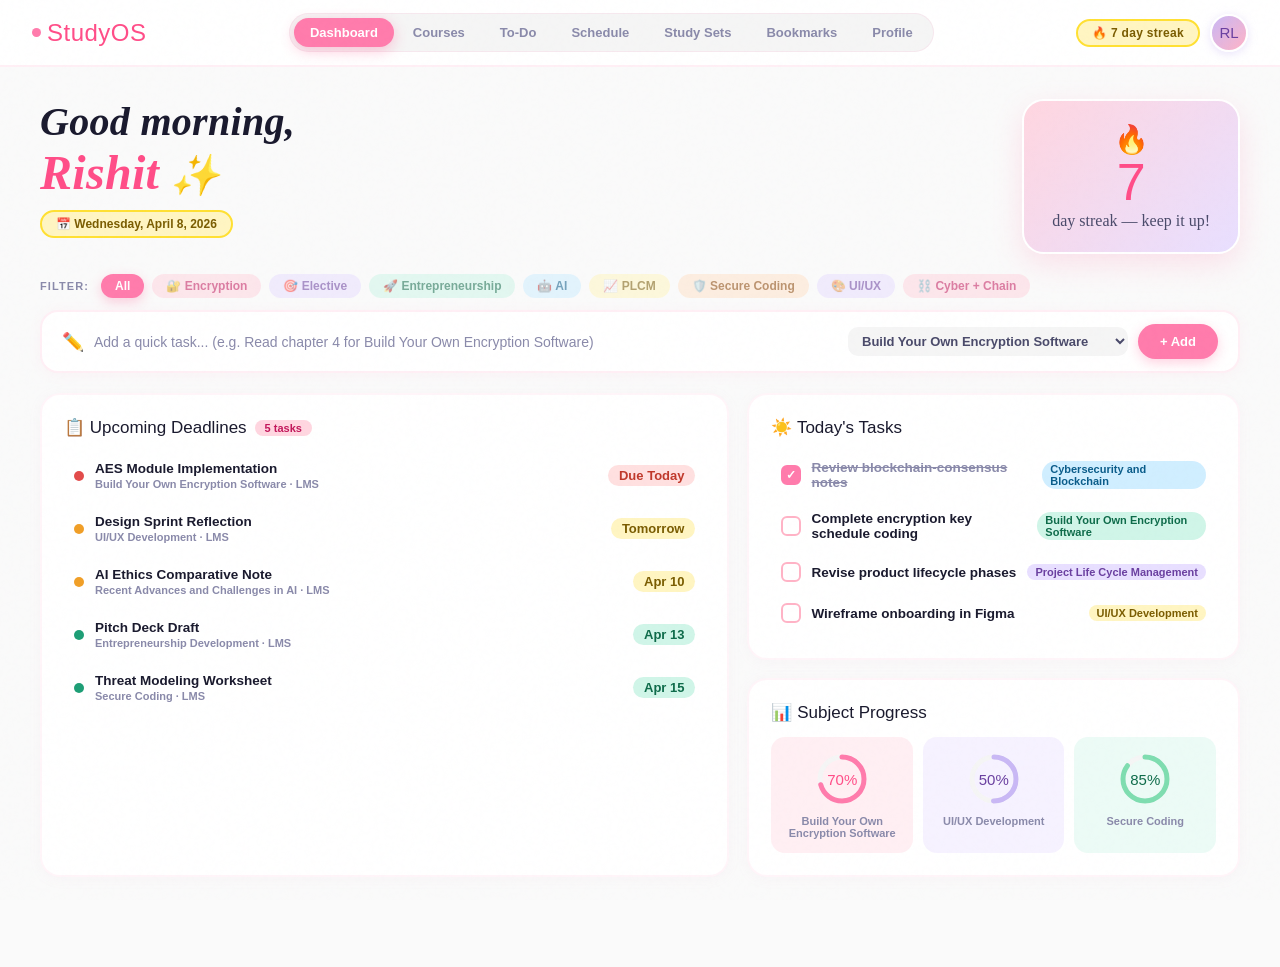
==== commit e358a5fb: "Final UGDx content cleanup across dashboard, courses, schedule, study sets, bookmarks" ====
--- a/StudyOS.html
+++ b/StudyOS.html
@@ -52,27 +52,31 @@
   </div>
 
   <!-- Subject Filter Chips -->
-  <div style="padding:0 40px 12px;display:flex;gap:8px;flex-wrap:wrap;align-items:center;">
+    <div style="padding:0 40px 12px;display:flex;gap:8px;flex-wrap:wrap;align-items:center;">
     <span style="font-size:11px;font-weight:900;color:var(--text-soft);text-transform:uppercase;letter-spacing:0.1em;margin-right:4px;">Filter:</span>
-    <button class="dash-filter-chip active" onclick="filterDashboard(this,'all')" style="background:var(--accent);color:white;border:none;border-radius:50px;padding:5px 14px;font-size:12px;font-weight:800;cursor:pointer;font-family:'Inter','Poppins',sans-serif;transition:all 0.2s;">All</button>
-    <button class="dash-filter-chip" onclick="filterDashboard(this,'Chemistry')" style="background:var(--pink);color:var(--pink-text);border:none;border-radius:50px;padding:5px 14px;font-size:12px;font-weight:800;cursor:pointer;font-family:'Inter','Poppins',sans-serif;transition:all 0.2s;">🧪 Chemistry</button>
-    <button class="dash-filter-chip" onclick="filterDashboard(this,'Mathematics')" style="background:var(--lavender);color:var(--lav-text);border:none;border-radius:50px;padding:5px 14px;font-size:12px;font-weight:800;cursor:pointer;font-family:'Inter','Poppins',sans-serif;transition:all 0.2s;">📐 Maths</button>
-    <button class="dash-filter-chip" onclick="filterDashboard(this,'English Lit')" style="background:var(--mint);color:var(--mint-text);border:none;border-radius:50px;padding:5px 14px;font-size:12px;font-weight:800;cursor:pointer;font-family:'Inter','Poppins',sans-serif;transition:all 0.2s;">📖 English</button>
-    <button class="dash-filter-chip" onclick="filterDashboard(this,'History')" style="background:var(--sky);color:var(--sky-text);border:none;border-radius:50px;padding:5px 14px;font-size:12px;font-weight:800;cursor:pointer;font-family:'Inter','Poppins',sans-serif;transition:all 0.2s;">🌍 History</button>
-    <button class="dash-filter-chip" onclick="filterDashboard(this,'Biology')" style="background:var(--yellow);color:var(--yel-text);border:none;border-radius:50px;padding:5px 14px;font-size:12px;font-weight:800;cursor:pointer;font-family:'Inter','Poppins',sans-serif;transition:all 0.2s;">🔬 Biology</button>
-    <button class="dash-filter-chip" onclick="filterDashboard(this,'Physics')" style="background:var(--peach);color:var(--peach-text);border:none;border-radius:50px;padding:5px 14px;font-size:12px;font-weight:800;cursor:pointer;font-family:'Inter','Poppins',sans-serif;transition:all 0.2s;">⚡ Physics</button>
+    <button class="dash-filter-chip active" onclick="filterDashboard(this,'all')" style="background:var(--accent);color:white;border:none;border-radius:50px;padding:5px 14px;font-size:12px;font-weight:800;cursor:pointer;font-family:-apple-system,BlinkMacSystemFont,'Segoe UI',Roboto,Helvetica,Arial,sans-serif;transition:all 0.2s;">All</button>
+    <button class="dash-filter-chip" onclick="filterDashboard(this,'Build Your Own Encryption Software')" style="background:var(--pink);color:var(--pink-text);border:none;border-radius:50px;padding:5px 14px;font-size:12px;font-weight:800;cursor:pointer;font-family:-apple-system,BlinkMacSystemFont,'Segoe UI',Roboto,Helvetica,Arial,sans-serif;transition:all 0.2s;">🔐 Encryption</button>
+    <button class="dash-filter-chip" onclick="filterDashboard(this,'ATLAS Elective')" style="background:var(--lavender);color:var(--lav-text);border:none;border-radius:50px;padding:5px 14px;font-size:12px;font-weight:800;cursor:pointer;font-family:-apple-system,BlinkMacSystemFont,'Segoe UI',Roboto,Helvetica,Arial,sans-serif;transition:all 0.2s;">🎯 Elective</button>
+    <button class="dash-filter-chip" onclick="filterDashboard(this,'Entrepreneurship Development')" style="background:var(--mint);color:var(--mint-text);border:none;border-radius:50px;padding:5px 14px;font-size:12px;font-weight:800;cursor:pointer;font-family:-apple-system,BlinkMacSystemFont,'Segoe UI',Roboto,Helvetica,Arial,sans-serif;transition:all 0.2s;">🚀 Entrepreneurship</button>
+    <button class="dash-filter-chip" onclick="filterDashboard(this,'Recent Advances and Challenges in AI')" style="background:var(--sky);color:var(--sky-text);border:none;border-radius:50px;padding:5px 14px;font-size:12px;font-weight:800;cursor:pointer;font-family:-apple-system,BlinkMacSystemFont,'Segoe UI',Roboto,Helvetica,Arial,sans-serif;transition:all 0.2s;">🤖 AI</button>
+    <button class="dash-filter-chip" onclick="filterDashboard(this,'Project Life Cycle Management')" style="background:var(--yellow);color:var(--yel-text);border:none;border-radius:50px;padding:5px 14px;font-size:12px;font-weight:800;cursor:pointer;font-family:-apple-system,BlinkMacSystemFont,'Segoe UI',Roboto,Helvetica,Arial,sans-serif;transition:all 0.2s;">📈 PLCM</button>
+    <button class="dash-filter-chip" onclick="filterDashboard(this,'Secure Coding')" style="background:var(--peach);color:var(--peach-text);border:none;border-radius:50px;padding:5px 14px;font-size:12px;font-weight:800;cursor:pointer;font-family:-apple-system,BlinkMacSystemFont,'Segoe UI',Roboto,Helvetica,Arial,sans-serif;transition:all 0.2s;">🛡️ Secure Coding</button>
+    <button class="dash-filter-chip" onclick="filterDashboard(this,'UI/UX Development')" style="background:var(--lavender);color:var(--lav-text);border:none;border-radius:50px;padding:5px 14px;font-size:12px;font-weight:800;cursor:pointer;font-family:-apple-system,BlinkMacSystemFont,'Segoe UI',Roboto,Helvetica,Arial,sans-serif;transition:all 0.2s;">🎨 UI/UX</button>
+    <button class="dash-filter-chip" onclick="filterDashboard(this,'Cybersecurity and Blockchain')" style="background:var(--pink);color:var(--pink-text);border:none;border-radius:50px;padding:5px 14px;font-size:12px;font-weight:800;cursor:pointer;font-family:-apple-system,BlinkMacSystemFont,'Segoe UI',Roboto,Helvetica,Arial,sans-serif;transition:all 0.2s;">⛓️ Cyber + Chain</button>
   </div>
 
   <div class="quick-add-bar">
     <span style="font-size:18px;">✏️</span>
-    <input type="text" placeholder="Add a quick task... (e.g. Read chapter 4 for Chemistry)" id="quick-input" />
+    <input type="text" placeholder="Add a quick task... (e.g. Read chapter 4 for Build Your Own Encryption Software)" id="quick-input" />
     <select id="quick-subject">
-      <option>Chemistry</option>
-      <option>Mathematics</option>
-      <option>English Lit</option>
-      <option>History</option>
-      <option>Biology</option>
-      <option>Physics</option>
+      <option>Build Your Own Encryption Software</option>
+      <option>ATLAS Elective</option>
+      <option>Entrepreneurship Development</option>
+      <option>Recent Advances and Challenges in AI</option>
+      <option>Project Life Cycle Management</option>
+      <option>Secure Coding</option>
+      <option>UI/UX Development</option>
+      <option>Cybersecurity and Blockchain</option>
     </select>
     <button class="btn-accent" onclick="addQuickTask()">+ Add</button>
   </div>
@@ -80,43 +84,43 @@
   <div class="dashboard-grid">
     <div class="dash-card">
       <div class="dash-card-title">📋 Upcoming Deadlines <span class="tag">5 tasks</span></div>
-      <div class="deadline-item" data-course="Chemistry">
+      <div class="deadline-item" data-course="Build Your Own Encryption Software">
         <div class="deadline-dot" style="background:#E24B4A;"></div>
         <div class="deadline-info">
-          <div class="deadline-name">Organic Chemistry Lab Report</div>
-          <div class="deadline-sub">Chemistry · Google Classroom</div>
+          <div class="deadline-name">AES Module Implementation</div>
+          <div class="deadline-sub">Build Your Own Encryption Software · LMS</div>
         </div>
         <div class="deadline-badge badge-urgent">Due Today</div>
       </div>
-      <div class="deadline-item" data-course="Mathematics">
+      <div class="deadline-item" data-course="ATLAS Elective">
         <div class="deadline-dot" style="background:#F09F27;"></div>
         <div class="deadline-info">
-          <div class="deadline-name">Trigonometry Problem Set</div>
-          <div class="deadline-sub">Mathematics · Canvas</div>
+          <div class="deadline-name">Design Sprint Reflection</div>
+          <div class="deadline-sub">UI/UX Development · LMS</div>
         </div>
         <div class="deadline-badge badge-soon">Tomorrow</div>
       </div>
-      <div class="deadline-item" data-course="English Lit">
+      <div class="deadline-item" data-course="Secure Coding Lit">
         <div class="deadline-dot" style="background:#F09F27;"></div>
         <div class="deadline-info">
-          <div class="deadline-name">Shakespeare Essay — 1000 words</div>
-          <div class="deadline-sub">English Literature · Canvas</div>
+          <div class="deadline-name">AI Ethics Comparative Note</div>
+          <div class="deadline-sub">Recent Advances and Challenges in AI · LMS</div>
         </div>
         <div class="deadline-badge badge-soon">Apr 10</div>
       </div>
-      <div class="deadline-item" data-course="History">
+      <div class="deadline-item" data-course="Cybersecurity and Blockchain">
         <div class="deadline-dot" style="background:#1D9E75;"></div>
         <div class="deadline-info">
-          <div class="deadline-name">World War II Timeline</div>
-          <div class="deadline-sub">History · Google Classroom</div>
+          <div class="deadline-name">Pitch Deck Draft</div>
+          <div class="deadline-sub">Entrepreneurship Development · LMS</div>
         </div>
         <div class="deadline-badge badge-ok">Apr 13</div>
       </div>
-      <div class="deadline-item" data-course="Biology">
+      <div class="deadline-item" data-course="Project Life Cycle Management">
         <div class="deadline-dot" style="background:#1D9E75;"></div>
         <div class="deadline-info">
-          <div class="deadline-name">Cell Division Diagram</div>
-          <div class="deadline-sub">Biology · Google Classroom</div>
+          <div class="deadline-name">Threat Modeling Worksheet</div>
+          <div class="deadline-sub">Secure Coding · LMS</div>
         </div>
         <div class="deadline-badge badge-ok">Apr 15</div>
       </div>
@@ -125,25 +129,25 @@
     <div style="display:flex;flex-direction:column;gap:18px;">
       <div class="dash-card">
         <div class="dash-card-title">☀️ Today's Tasks</div>
-        <div class="task-check" onclick="toggleTask(this)" data-course="History">
+        <div class="task-check" onclick="toggleTask(this)" data-course="Cybersecurity and Blockchain">
           <div class="check-box checked"></div>
-          <div class="task-text done">Read History Chapter 12</div>
-          <div class="task-course-tag" style="background:var(--sky);color:var(--sky-text);">History</div>
-        </div>
-        <div class="task-check" onclick="toggleTask(this)" data-course="Chemistry">
+          <div class="task-text done">Review blockchain-consensus notes</div>
+          <div class="task-course-tag" style="background:var(--sky);color:var(--sky-text);">Cybersecurity and Blockchain</div>
+        </div>
+        <div class="task-check" onclick="toggleTask(this)" data-course="Build Your Own Encryption Software">
           <div class="check-box"></div>
-          <div class="task-text">Finish Lab Report draft</div>
-          <div class="task-course-tag" style="background:var(--mint);color:var(--mint-text);">Chemistry</div>
-        </div>
-        <div class="task-check" onclick="toggleTask(this)" data-course="Biology">
+          <div class="task-text">Complete encryption key schedule coding</div>
+          <div class="task-course-tag" style="background:var(--mint);color:var(--mint-text);">Build Your Own Encryption Software</div>
+        </div>
+        <div class="task-check" onclick="toggleTask(this)" data-course="Project Life Cycle Management">
           <div class="check-box"></div>
-          <div class="task-text">Practice 20 flashcards</div>
-          <div class="task-course-tag" style="background:var(--lavender);color:var(--lav-text);">Biology</div>
-        </div>
-        <div class="task-check" onclick="toggleTask(this)" data-course="Mathematics">
+          <div class="task-text">Revise product lifecycle phases</div>
+          <div class="task-course-tag" style="background:var(--lavender);color:var(--lav-text);">Project Life Cycle Management</div>
+        </div>
+        <div class="task-check" onclick="toggleTask(this)" data-course="ATLAS Elective">
           <div class="check-box"></div>
-          <div class="task-text">Solve Trigonometry Ex. 4.3</div>
-          <div class="task-course-tag" style="background:var(--yellow);color:var(--yel-text);">Maths</div>
+          <div class="task-text">Wireframe onboarding in Figma</div>
+          <div class="task-course-tag" style="background:var(--yellow);color:var(--yel-text);">UI/UX Development</div>
         </div>
         <div id="quick-tasks"></div>
       </div>
@@ -159,7 +163,7 @@
               </svg>
               <div class="progress-ring-center" style="color:var(--accent2);">70%</div>
             </div>
-            <div class="progress-label">Chemistry</div>
+            <div class="progress-label">Build Your Own Encryption Software</div>
           </div>
           <div class="progress-item" style="background:rgba(232,223,255,0.4);border-radius:14px;">
             <div class="progress-ring-wrap">
@@ -169,7 +173,7 @@
               </svg>
               <div class="progress-ring-center" style="color:var(--lav-text);">50%</div>
             </div>
-            <div class="progress-label">Maths</div>
+            <div class="progress-label">UI/UX Development</div>
           </div>
           <div class="progress-item" style="background:rgba(208,245,232,0.4);border-radius:14px;">
             <div class="progress-ring-wrap">
@@ -179,7 +183,7 @@
               </svg>
               <div class="progress-ring-center" style="color:var(--mint-text);">85%</div>
             </div>
-            <div class="progress-label">English</div>
+            <div class="progress-label">Secure Coding</div>
           </div>
         </div>
       </div>
@@ -194,17 +198,17 @@
   <div class="page-header">
     <div>
       <h2>Your Course Folders 📁</h2>
-      <p>6 courses · Semester 2, 2026</p>
+      <p>8 courses · Semester 2, 2026</p>
     </div>
     <button class="btn-dark" onclick="openAddCourseModal()">＋ Add Course</button>
   </div>
 
   <div class="courses-grid">
-    <div class="folder-card" onclick="openCourse('Chemistry')">
+    <div class="folder-card" onclick="openCourse('Build Your Own Encryption Software')">
       <div class="folder-tab" style="background:var(--c-chem);"></div>
       <div class="folder-body" style="background:var(--c-chem);">
         <span class="folder-emoji">🧪</span>
-        <div class="folder-name">Chemistry</div>
+        <div class="folder-name">Build Your Own Encryption Software</div>
         <div class="folder-sub">Mrs. Sharma · MON WED FRI</div>
         <div class="folder-stats">
           <span class="folder-stat">4 tasks</span>
@@ -214,11 +218,11 @@
       </div>
     </div>
 
-    <div class="folder-card" onclick="openCourse('Mathematics')">
+    <div class="folder-card" onclick="openCourse('ATLAS Elective')">
       <div class="folder-tab" style="background:var(--c-math);"></div>
       <div class="folder-body" style="background:var(--c-math);">
         <span class="folder-emoji">📐</span>
-        <div class="folder-name">Mathematics</div>
+        <div class="folder-name">ATLAS Elective</div>
         <div class="folder-sub">Mr. Patel · TUE THU SAT</div>
         <div class="folder-stats">
           <span class="folder-stat">6 tasks</span>
@@ -228,11 +232,11 @@
       </div>
     </div>
 
-    <div class="folder-card" onclick="openCourse('English Lit')">
+    <div class="folder-card" onclick="openCourse('Secure Coding Lit')">
       <div class="folder-tab" style="background:var(--c-eng);"></div>
       <div class="folder-body" style="background:var(--c-eng);">
         <span class="folder-emoji">📖</span>
-        <div class="folder-name">English Literature</div>
+        <div class="folder-name">Secure Coding Literature</div>
         <div class="folder-sub">Ms. D'Souza · MON TUE WED</div>
         <div class="folder-stats">
           <span class="folder-stat">2 tasks</span>
@@ -242,11 +246,11 @@
       </div>
     </div>
 
-    <div class="folder-card" onclick="openCourse('History')">
+    <div class="folder-card" onclick="openCourse('Cybersecurity and Blockchain')">
       <div class="folder-tab" style="background:var(--c-hist);"></div>
       <div class="folder-body" style="background:var(--c-hist);">
         <span class="folder-emoji">🌍</span>
-        <div class="folder-name">History</div>
+        <div class="folder-name">Cybersecurity and Blockchain</div>
         <div class="folder-sub">Mr. Khan · WED FRI</div>
         <div class="folder-stats">
           <span class="folder-stat">3 tasks</span>
@@ -256,11 +260,11 @@
       </div>
     </div>
 
-    <div class="folder-card" onclick="openCourse('Biology')">
+    <div class="folder-card" onclick="openCourse('Project Life Cycle Management')">
       <div class="folder-tab" style="background:var(--c-bio);"></div>
       <div class="folder-body" style="background:var(--c-bio);">
         <span class="folder-emoji">🔬</span>
-        <div class="folder-name">Biology</div>
+        <div class="folder-name">Project Life Cycle Management</div>
         <div class="folder-sub">Ms. Iyer · TUE THU</div>
         <div class="folder-stats">
           <span class="folder-stat">5 tasks</span>
@@ -270,11 +274,11 @@
       </div>
     </div>
 
-    <div class="folder-card" onclick="openCourse('Physics')">
+    <div class="folder-card" onclick="openCourse('Secure Coding')">
       <div class="folder-tab" style="background:var(--c-phys);"></div>
       <div class="folder-body" style="background:var(--c-phys);">
         <span class="folder-emoji">⚡</span>
-        <div class="folder-name">Physics</div>
+        <div class="folder-name">Secure Coding</div>
         <div class="folder-sub">Mr. Nair · MON WED SAT</div>
         <div class="folder-stats">
           <span class="folder-stat">3 tasks</span>
@@ -355,25 +359,25 @@
 
       <!-- 8 AM -->
       <div class="tt-time">8:00</div>
-      <div class="tt-cell"><div class="tt-class" style="background:rgba(255,214,224,0.7);border-color:var(--accent);cursor:pointer;" onclick="openClassDetail('Chemistry','🧪','Mon 8:00–9:00 AM','Lab 2','Organic Chemistry unit — functional groups and reaction mechanisms. Mrs. Sharma will demonstrate oxidation reactions today.',['Lab report due TODAY — submit before 11pm','Bring safety goggles to the lab','Pre-read Chapter 8, pages 145–160'],'var(--pink)')"><div class="tt-class-name">Chemistry</div><div class="tt-class-room">Lab 2</div></div></div>
-      <div class="tt-cell" style="background:rgba(250,250,250,0.5);"></div>
-      <div class="tt-cell"><div class="tt-class" style="background:rgba(255,214,224,0.7);border-color:var(--accent);cursor:pointer;" onclick="openClassDetail('Chemistry','🧪','Wed 8:00–9:00 AM','Lab 2','Continuing organic chemistry — alcohols, ketones and esters. Quiz on functional groups next Friday!',['Study functional group chart before class','Test next Friday — start revising now'],'var(--pink)')"><div class="tt-class-name">Chemistry</div><div class="tt-class-room">Lab 2</div></div></div>
-      <div class="tt-cell" style="background:rgba(250,250,250,0.5);"></div>
-      <div class="tt-cell"><div class="tt-class" style="background:rgba(255,214,224,0.7);border-color:var(--accent);cursor:pointer;" onclick="openClassDetail('Chemistry','🧪','Fri 8:00–9:00 AM','Lab 2','Lab practical session — you\'ll be titrating solutions. Results write-up due Monday.',['Complete pre-lab questions','Bring calculator for titration calculations'],'var(--pink)')"><div class="tt-class-name">Chemistry</div><div class="tt-class-room">Lab 2</div></div></div>
+      <div class="tt-cell"><div class="tt-class" style="background:rgba(255,214,224,0.7);border-color:var(--accent);cursor:pointer;" onclick="openClassDetail('Build Your Own Encryption Software','🧪','Mon 8:00–9:00 AM','Lab 2','Organic Build Your Own Encryption Software unit — functional groups and reaction mechanisms. Mrs. Sharma will demonstrate oxidation reactions today.',['Lab report due TODAY — submit before 11pm','Bring safety goggles to the lab','Pre-read Chapter 8, pages 145–160'],'var(--pink)')"><div class="tt-class-name">Build Your Own Encryption Software</div><div class="tt-class-room">Lab 2</div></div></div>
+      <div class="tt-cell" style="background:rgba(250,250,250,0.5);"></div>
+      <div class="tt-cell"><div class="tt-class" style="background:rgba(255,214,224,0.7);border-color:var(--accent);cursor:pointer;" onclick="openClassDetail('Build Your Own Encryption Software','🧪','Wed 8:00–9:00 AM','Lab 2','Continuing organic chemistry — alcohols, ketones and esters. Quiz on functional groups next Friday!',['Study functional group chart before class','Test next Friday — start revising now'],'var(--pink)')"><div class="tt-class-name">Build Your Own Encryption Software</div><div class="tt-class-room">Lab 2</div></div></div>
+      <div class="tt-cell" style="background:rgba(250,250,250,0.5);"></div>
+      <div class="tt-cell"><div class="tt-class" style="background:rgba(255,214,224,0.7);border-color:var(--accent);cursor:pointer;" onclick="openClassDetail('Build Your Own Encryption Software','🧪','Fri 8:00–9:00 AM','Lab 2','Lab practical session — you\'ll be titrating solutions. Results write-up due Monday.',['Complete pre-lab questions','Bring calculator for titration calculations'],'var(--pink)')"><div class="tt-class-name">Build Your Own Encryption Software</div><div class="tt-class-room">Lab 2</div></div></div>
 
       <!-- 9 AM -->
       <div class="tt-time">9:00</div>
       <div class="tt-cell" style="background:rgba(250,250,250,0.5);"></div>
-      <div class="tt-cell"><div class="tt-class" style="background:rgba(232,223,255,0.7);border-color:var(--lavender2);cursor:pointer;" onclick="openClassDetail('Mathematics','📐','Tue 9:00–10:00 AM','Room 301','Trigonometry deep dive — Ex 4.3 to 4.8. Mr. Patel will work through sine and cosine rules on the board.',['Problem set due Apr 9 — almost done?','Review double-angle formulas before class'],'var(--lavender)')"><div class="tt-class-name">Mathematics</div><div class="tt-class-room">Room 301</div></div></div>
-      <div class="tt-cell" style="background:rgba(250,250,250,0.5);"></div>
-      <div class="tt-cell"><div class="tt-class" style="background:rgba(232,223,255,0.7);border-color:var(--lavender2);cursor:pointer;" onclick="openClassDetail('Mathematics','📐','Thu 9:00–10:00 AM','Room 301','Calculus introduction — limits and derivatives. Practice questions handed out in class.',['Bring your textbook and graph paper'],'var(--lavender)')"><div class="tt-class-name">Mathematics</div><div class="tt-class-room">Room 301</div></div></div>
+      <div class="tt-cell"><div class="tt-class" style="background:rgba(232,223,255,0.7);border-color:var(--lavender2);cursor:pointer;" onclick="openClassDetail('ATLAS Elective','📐','Tue 9:00–10:00 AM','Room 301','Trigonometry deep dive — Ex 4.3 to 4.8. Mr. Patel will work through sine and cosine rules on the board.',['Problem set due Apr 9 — almost done?','Review double-angle formulas before class'],'var(--lavender)')"><div class="tt-class-name">ATLAS Elective</div><div class="tt-class-room">Room 301</div></div></div>
+      <div class="tt-cell" style="background:rgba(250,250,250,0.5);"></div>
+      <div class="tt-cell"><div class="tt-class" style="background:rgba(232,223,255,0.7);border-color:var(--lavender2);cursor:pointer;" onclick="openClassDetail('ATLAS Elective','📐','Thu 9:00–10:00 AM','Room 301','Calculus introduction — limits and derivatives. Practice questions handed out in class.',['Bring your textbook and graph paper'],'var(--lavender)')"><div class="tt-class-name">ATLAS Elective</div><div class="tt-class-room">Room 301</div></div></div>
       <div class="tt-cell" style="background:rgba(250,250,250,0.5);"></div>
 
       <!-- 10 AM -->
       <div class="tt-time">10:00</div>
-      <div class="tt-cell"><div class="tt-class" style="background:rgba(208,245,232,0.7);border-color:var(--mint2);cursor:pointer;" onclick="openClassDetail('English Lit','📖','Mon 10:00–11:00 AM','Room 204','Hamlet Act 4 analysis — themes of revenge and madness. Essay due Apr 10, 1000 words.',['Shakespeare essay due Apr 10!','Read Act 4 before class','Check SparkNotes for character analysis'],'var(--mint)')"><div class="tt-class-name">English Lit</div><div class="tt-class-room">Room 204</div></div></div>
-      <div class="tt-cell"><div class="tt-class" style="background:rgba(208,245,232,0.7);border-color:var(--mint2);cursor:pointer;" onclick="openClassDetail('English Lit','📖','Tue 10:00–11:00 AM','Room 204','Peer review session — swap drafts with a partner. Ms. D\'Souza will provide feedback sheets.',['Bring printed draft for peer review','Submit final essay on Canvas Apr 10'],'var(--mint)')"><div class="tt-class-name">English Lit</div><div class="tt-class-room">Room 204</div></div></div>
-      <div class="tt-cell"><div class="tt-class" style="background:rgba(208,245,232,0.7);border-color:var(--mint2);cursor:pointer;" onclick="openClassDetail('English Lit','📖','Wed 10:00–11:00 AM','Room 204','Final essay guidance — Ms. D\'Souza reviews common mistakes. Last class before submission.',['Final submission due Apr 10 on Canvas!','Check the essay rubric on Google Classroom'],'var(--mint)')"><div class="tt-class-name">English Lit</div><div class="tt-class-room">Room 204</div></div></div>
+      <div class="tt-cell"><div class="tt-class" style="background:rgba(208,245,232,0.7);border-color:var(--mint2);cursor:pointer;" onclick="openClassDetail('Secure Coding Lit','📖','Mon 10:00–11:00 AM','Room 204','Hamlet Act 4 analysis — themes of revenge and madness. Essay due Apr 10, 1000 words.',['Shakespeare essay due Apr 10!','Read Act 4 before class','Check SparkNotes for character analysis'],'var(--mint)')"><div class="tt-class-name">Secure Coding Lit</div><div class="tt-class-room">Room 204</div></div></div>
+      <div class="tt-cell"><div class="tt-class" style="background:rgba(208,245,232,0.7);border-color:var(--mint2);cursor:pointer;" onclick="openClassDetail('Secure Coding Lit','📖','Tue 10:00–11:00 AM','Room 204','Peer review session — swap drafts with a partner. Ms. D\'Souza will provide feedback sheets.',['Bring printed draft for peer review','Submit final essay on Canvas Apr 10'],'var(--mint)')"><div class="tt-class-name">Secure Coding Lit</div><div class="tt-class-room">Room 204</div></div></div>
+      <div class="tt-cell"><div class="tt-class" style="background:rgba(208,245,232,0.7);border-color:var(--mint2);cursor:pointer;" onclick="openClassDetail('Secure Coding Lit','📖','Wed 10:00–11:00 AM','Room 204','Final essay guidance — Ms. D\'Souza reviews common mistakes. Last class before submission.',['Final submission due Apr 10 on Canvas!','Check the essay rubric on Google Classroom'],'var(--mint)')"><div class="tt-class-name">Secure Coding Lit</div><div class="tt-class-room">Room 204</div></div></div>
       <div class="tt-cell" style="background:rgba(250,250,250,0.5);"></div>
       <div class="tt-cell" style="background:rgba(250,250,250,0.5);"></div>
 
@@ -381,9 +385,9 @@
       <div class="tt-time">11:00</div>
       <div class="tt-cell" style="background:rgba(250,250,250,0.5);"></div>
       <div class="tt-cell" style="background:rgba(250,250,250,0.5);"></div>
-      <div class="tt-cell"><div class="tt-class" style="background:rgba(208,238,255,0.7);border-color:var(--sky2);cursor:pointer;" onclick="openClassDetail('History','🌍','Wed 11:00 AM–12:00 PM','Room 110','World War II — Pacific Theatre and D-Day. Mr. Khan will show documentary clips.',['Timeline diagram due Apr 13','Download template from Google Classroom','Revise key dates: 1939, 1941, 1944, 1945'],'var(--sky)')"><div class="tt-class-name">History</div><div class="tt-class-room">Room 110</div></div></div>
-      <div class="tt-cell" style="background:rgba(250,250,250,0.5);"></div>
-      <div class="tt-cell"><div class="tt-class" style="background:rgba(208,238,255,0.7);border-color:var(--sky2);cursor:pointer;" onclick="openClassDetail('History','🌍','Fri 11:00 AM–12:00 PM','Room 110','Primary sources analysis — reading wartime letters and government documents.',['Chapter 12 reading — done ✓','Timeline diagram due Apr 13'],'var(--sky)')"><div class="tt-class-name">History</div><div class="tt-class-room">Room 110</div></div></div>
+      <div class="tt-cell"><div class="tt-class" style="background:rgba(208,238,255,0.7);border-color:var(--sky2);cursor:pointer;" onclick="openClassDetail('Cybersecurity and Blockchain','🌍','Wed 11:00 AM–12:00 PM','Room 110','World War II — Pacific Theatre and D-Day. Mr. Khan will show documentary clips.',['Timeline diagram due Apr 13','Download template from Google Classroom','Revise key dates: 1939, 1941, 1944, 1945'],'var(--sky)')"><div class="tt-class-name">Cybersecurity and Blockchain</div><div class="tt-class-room">Room 110</div></div></div>
+      <div class="tt-cell" style="background:rgba(250,250,250,0.5);"></div>
+      <div class="tt-cell"><div class="tt-class" style="background:rgba(208,238,255,0.7);border-color:var(--sky2);cursor:pointer;" onclick="openClassDetail('Cybersecurity and Blockchain','🌍','Fri 11:00 AM–12:00 PM','Room 110','Primary sources analysis — reading wartime letters and government documents.',['Chapter 12 reading — done ✓','Timeline diagram due Apr 13'],'var(--sky)')"><div class="tt-class-name">Cybersecurity and Blockchain</div><div class="tt-class-room">Room 110</div></div></div>
 
       <!-- Lunch -->
       <div class="tt-time" style="color:var(--text-xsoft);">12:00</div>
@@ -396,28 +400,28 @@
       <!-- 1 PM -->
       <div class="tt-time">1:00</div>
       <div class="tt-cell" style="background:rgba(250,250,250,0.5);"></div>
-      <div class="tt-cell"><div class="tt-class" style="background:rgba(255,245,194,0.7);border-color:var(--yellow2);cursor:pointer;" onclick="openClassDetail('Biology','🔬','Tue 1:00–2:00 PM','Lab 3','Cell division — mitosis vs meiosis. Ms. Iyer will use slides of onion root tips.',['Cell division diagram due Apr 15','Memorise the 4 stages of mitosis','Bring coloured pencils for diagram work'],'var(--yellow)')"><div class="tt-class-name">Biology</div><div class="tt-class-room">Lab 3</div></div></div>
-      <div class="tt-cell" style="background:rgba(250,250,250,0.5);"></div>
-      <div class="tt-cell"><div class="tt-class" style="background:rgba(255,245,194,0.7);border-color:var(--yellow2);cursor:pointer;" onclick="openClassDetail('Biology','🔬','Thu 1:00–2:00 PM','Lab 3','Osmosis experiment — potato cylinders in salt solutions. Practical write-up in class.',['Diagram due Apr 15 — start early','Review osmosis definition'],'var(--yellow)')"><div class="tt-class-name">Biology</div><div class="tt-class-room">Lab 3</div></div></div>
+      <div class="tt-cell"><div class="tt-class" style="background:rgba(255,245,194,0.7);border-color:var(--yellow2);cursor:pointer;" onclick="openClassDetail('Project Life Cycle Management','🔬','Tue 1:00–2:00 PM','Lab 3','Cell division — mitosis vs meiosis. Ms. Iyer will use slides of onion root tips.',['Cell division diagram due Apr 15','Memorise the 4 stages of mitosis','Bring coloured pencils for diagram work'],'var(--yellow)')"><div class="tt-class-name">Project Life Cycle Management</div><div class="tt-class-room">Lab 3</div></div></div>
+      <div class="tt-cell" style="background:rgba(250,250,250,0.5);"></div>
+      <div class="tt-cell"><div class="tt-class" style="background:rgba(255,245,194,0.7);border-color:var(--yellow2);cursor:pointer;" onclick="openClassDetail('Project Life Cycle Management','🔬','Thu 1:00–2:00 PM','Lab 3','Osmosis experiment — potato cylinders in salt solutions. Practical write-up in class.',['Diagram due Apr 15 — start early','Review osmosis definition'],'var(--yellow)')"><div class="tt-class-name">Project Life Cycle Management</div><div class="tt-class-room">Lab 3</div></div></div>
       <div class="tt-cell" style="background:rgba(250,250,250,0.5);"></div>
 
       <!-- 2 PM -->
       <div class="tt-time">2:00</div>
-      <div class="tt-cell"><div class="tt-class" style="background:rgba(255,228,204,0.7);border-color:var(--peach2);cursor:pointer;" onclick="openClassDetail('Physics','⚡','Mon 2:00–3:00 PM','Room 105','Newton\'s Laws of Motion — forces, friction, and free body diagrams. Problem sheet handed out.',['Newton\'s Laws problem sheet due Apr 16','Read Chapter 6 summary','Practice drawing free body diagrams'],'var(--peach)')"><div class="tt-class-name">Physics</div><div class="tt-class-room">Room 105</div></div></div>
-      <div class="tt-cell" style="background:rgba(250,250,250,0.5);"></div>
-      <div class="tt-cell"><div class="tt-class" style="background:rgba(255,228,204,0.7);border-color:var(--peach2);cursor:pointer;" onclick="openClassDetail('Physics','⚡','Wed 2:00–3:00 PM','Room 105','Energy conservation — kinetic and potential energy problems. Past paper practice.',['Problem sheet due Apr 16','Chapter 6 summary — done ✓'],'var(--peach)')"><div class="tt-class-name">Physics</div><div class="tt-class-room">Room 105</div></div></div>
+      <div class="tt-cell"><div class="tt-class" style="background:rgba(255,228,204,0.7);border-color:var(--peach2);cursor:pointer;" onclick="openClassDetail('Secure Coding','⚡','Mon 2:00–3:00 PM','Room 105','Newton\'s Laws of Motion — forces, friction, and free body diagrams. Problem sheet handed out.',['Newton\'s Laws problem sheet due Apr 16','Read Chapter 6 summary','Practice drawing free body diagrams'],'var(--peach)')"><div class="tt-class-name">Secure Coding</div><div class="tt-class-room">Room 105</div></div></div>
+      <div class="tt-cell" style="background:rgba(250,250,250,0.5);"></div>
+      <div class="tt-cell"><div class="tt-class" style="background:rgba(255,228,204,0.7);border-color:var(--peach2);cursor:pointer;" onclick="openClassDetail('Secure Coding','⚡','Wed 2:00–3:00 PM','Room 105','Energy conservation — kinetic and potential energy problems. Past paper practice.',['Problem sheet due Apr 16','Chapter 6 summary — done ✓'],'var(--peach)')"><div class="tt-class-name">Secure Coding</div><div class="tt-class-room">Room 105</div></div></div>
       <div class="tt-cell" style="background:rgba(250,250,250,0.5);"></div>
       <div class="tt-cell" style="background:rgba(250,250,250,0.5);"></div>
     </div>
   </div>
 
   <div class="tt-legend">
-    <span><span class="tt-legend-dot" style="background:rgba(255,214,224,0.8);border-color:var(--accent);"></span>Chemistry</span>
-    <span><span class="tt-legend-dot" style="background:rgba(232,223,255,0.8);border-color:var(--lavender2);"></span>Mathematics</span>
-    <span><span class="tt-legend-dot" style="background:rgba(208,245,232,0.8);border-color:var(--mint2);"></span>English Lit</span>
-    <span><span class="tt-legend-dot" style="background:rgba(208,238,255,0.8);border-color:var(--sky2);"></span>History</span>
-    <span><span class="tt-legend-dot" style="background:rgba(255,245,194,0.8);border-color:var(--yellow2);"></span>Biology</span>
-    <span><span class="tt-legend-dot" style="background:rgba(255,228,204,0.8);border-color:var(--peach2);"></span>Physics</span>
+    <span><span class="tt-legend-dot" style="background:rgba(255,214,224,0.8);border-color:var(--accent);"></span>Build Your Own Encryption Software</span>
+    <span><span class="tt-legend-dot" style="background:rgba(232,223,255,0.8);border-color:var(--lavender2);"></span>ATLAS Elective</span>
+    <span><span class="tt-legend-dot" style="background:rgba(208,245,232,0.8);border-color:var(--mint2);"></span>Secure Coding Lit</span>
+    <span><span class="tt-legend-dot" style="background:rgba(208,238,255,0.8);border-color:var(--sky2);"></span>Cybersecurity and Blockchain</span>
+    <span><span class="tt-legend-dot" style="background:rgba(255,245,194,0.8);border-color:var(--yellow2);"></span>Project Life Cycle Management</span>
+    <span><span class="tt-legend-dot" style="background:rgba(255,228,204,0.8);border-color:var(--peach2);"></span>Secure Coding</span>
   </div>
 </div>
 
@@ -450,7 +454,7 @@
     <div class="flashcard-panel" style="max-width:none;width:100%;margin:0;">
       <div class="fc-set-title">
         <span id="fc-emoji">🧪</span>
-        <span id="fc-title">Organic Chemistry</span>
+        <span id="fc-title">Organic Build Your Own Encryption Software</span>
       </div>
       <div class="fc-set-meta" id="fc-meta">24 cards · Last studied 2 days ago</div>
 
@@ -498,8 +502,8 @@
 
   <div class="bookmarks-grid">
     <div class="bookmarks-group">
-      <div class="bookmarks-group-title"><div class="bm-dot" style="background:var(--accent);"></div>Chemistry</div>
-      <div class="bookmark-item" onclick="openBmModal('Khan Academy — Organic Chem','Chemistry','Video','khanacademy.org/science/organic-chem','Great intro series on functional groups and reactions. Perfect for lab prep! 🧪','var(--pink)','🧪')">
+      <div class="bookmarks-group-title"><div class="bm-dot" style="background:var(--accent);"></div>Build Your Own Encryption Software</div>
+      <div class="bookmark-item" onclick="openBmModal('Khan Academy — Organic Chem','Build Your Own Encryption Software','Video','khanacademy.org/science/organic-chem','Great intro series on functional groups and reactions. Perfect for lab prep! 🧪','var(--pink)','🧪')">
         <div class="bm-favicon" style="background:var(--pink);">🧪</div>
         <div class="bm-info">
           <div class="bm-name">Khan Academy — Organic Chem</div>
@@ -508,7 +512,7 @@
         <span class="bm-tag" style="background:var(--pink);color:var(--pink-text);">Video</span>
         <button class="bm-open-btn">↗</button>
       </div>
-      <div class="bookmark-item" onclick="openBmModal('Lab Report Template — Mrs. Sharma','Chemistry','Classroom','classroom.google.com/c/chm2026','Official template from Mrs. Sharma. Required format for all chem submissions. 📋','var(--mint)','📄')">
+      <div class="bookmark-item" onclick="openBmModal('Lab Report Template — Mrs. Sharma','Build Your Own Encryption Software','Classroom','classroom.google.com/c/chm2026','Official template from Mrs. Sharma. Required format for all chem submissions. 📋','var(--mint)','📄')">
         <div class="bm-favicon" style="background:var(--pink);">📄</div>
         <div class="bm-info">
           <div class="bm-name">Lab Report Template — Mrs. Sharma</div>
@@ -517,10 +521,10 @@
         <span class="bm-tag" style="background:var(--mint);color:var(--mint-text);">Classroom</span>
         <button class="bm-open-btn">↗</button>
       </div>
-      <div class="bookmark-item" onclick="openBmModal('NCERT Chemistry Part 2 PDF','Chemistry','PDF','ncert.nic.in/textbook/pdf/lech202','Chapters 10–16. Bookmark pages 85 and 134 for exam! 📖','var(--sky)','📝')">
+      <div class="bookmark-item" onclick="openBmModal('NCERT Build Your Own Encryption Software Part 2 PDF','Build Your Own Encryption Software','PDF','ncert.nic.in/textbook/pdf/lech202','Chapters 10–16. Bookmark pages 85 and 134 for exam! 📖','var(--sky)','📝')">
         <div class="bm-favicon" style="background:var(--pink);">📝</div>
         <div class="bm-info">
-          <div class="bm-name">NCERT Chemistry Part 2 PDF</div>
+          <div class="bm-name">NCERT Build Your Own Encryption Software Part 2 PDF</div>
           <div class="bm-url">ncert.nic.in/textbook/pdf/lech202</div>
         </div>
         <span class="bm-tag" style="background:var(--sky);color:var(--sky-text);">PDF</span>
@@ -529,8 +533,8 @@
     </div>
 
     <div class="bookmarks-group">
-      <div class="bookmarks-group-title"><div class="bm-dot" style="background:var(--lavender2);"></div>Mathematics</div>
-      <div class="bookmark-item" onclick="openBmModal('Desmos Graphing Calculator','Mathematics','Tool','desmos.com/calculator','Best free graphing tool. Use for all trig and calculus visualisations. 📐','var(--lavender)','📐')">
+      <div class="bookmarks-group-title"><div class="bm-dot" style="background:var(--lavender2);"></div>ATLAS Elective</div>
+      <div class="bookmark-item" onclick="openBmModal('Desmos Graphing Calculator','ATLAS Elective','Tool','desmos.com/calculator','Best free graphing tool. Use for all trig and calculus visualisations. 📐','var(--lavender)','📐')">
         <div class="bm-favicon" style="background:var(--lavender);">📐</div>
         <div class="bm-info">
           <div class="bm-name">Desmos Graphing Calculator</div>
@@ -539,7 +543,7 @@
         <span class="bm-tag" style="background:var(--lavender);color:var(--lav-text);">Tool</span>
         <button class="bm-open-btn">↗</button>
       </div>
-      <div class="bookmark-item" onclick="openBmModal('3Blue1Brown — Trig Visualized','Mathematics','Video','youtube.com/watch?v=yBw0N3...','Stunning visual explanation of trig. Watch before Ex. 4.3 for sure! 🎥','var(--pink)','🎥')">
+      <div class="bookmark-item" onclick="openBmModal('3Blue1Brown — Trig Visualized','ATLAS Elective','Video','youtube.com/watch?v=yBw0N3...','Stunning visual explanation of trig. Watch before Ex. 4.3 for sure! 🎥','var(--pink)','🎥')">
         <div class="bm-favicon" style="background:var(--lavender);">🎥</div>
         <div class="bm-info">
           <div class="bm-name">3Blue1Brown — Trig Visualized</div>
@@ -548,10 +552,10 @@
         <span class="bm-tag" style="background:var(--pink);color:var(--pink-text);">Video</span>
         <button class="bm-open-btn">↗</button>
       </div>
-      <div class="bookmark-item" onclick="openBmModal('Canvas — Maths Assignment Portal','Mathematics','Canvas','canvas.instructure.com/courses/mth','Submit all maths assignments here. Check announcements every Monday. 📋','var(--mint)','📋')">
+      <div class="bookmark-item" onclick="openBmModal('Canvas — UI/UX Development Assignment Portal','ATLAS Elective','Canvas','canvas.instructure.com/courses/mth','Submit all maths assignments here. Check announcements every Monday. 📋','var(--mint)','📋')">
         <div class="bm-favicon" style="background:var(--lavender);">📋</div>
         <div class="bm-info">
-          <div class="bm-name">Canvas — Maths Assignment Portal</div>
+          <div class="bm-name">Canvas — UI/UX Development Assignment Portal</div>
           <div class="bm-url">canvas.instructure.com/courses/mth</div>
         </div>
         <span class="bm-tag" style="background:var(--mint);color:var(--mint-text);">Canvas</span>
@@ -560,8 +564,8 @@
     </div>
 
     <div class="bookmarks-group">
-      <div class="bookmarks-group-title"><div class="bm-dot" style="background:var(--mint2);"></div>English Literature</div>
-      <div class="bookmark-item" onclick="openBmModal('SparkNotes — Hamlet Summary','English Lit','Notes','sparknotes.com/shakespeare/hamlet','Full character analysis + theme notes. Great for essay prep! 📖','var(--mint)','📖')">
+      <div class="bookmarks-group-title"><div class="bm-dot" style="background:var(--mint2);"></div>Secure Coding Literature</div>
+      <div class="bookmark-item" onclick="openBmModal('SparkNotes — Hamlet Summary','Secure Coding Lit','Notes','sparknotes.com/shakespeare/hamlet','Full character analysis + theme notes. Great for essay prep! 📖','var(--mint)','📖')">
         <div class="bm-favicon" style="background:var(--mint);">📖</div>
         <div class="bm-info">
           <div class="bm-name">SparkNotes — Hamlet Summary</div>
@@ -570,7 +574,7 @@
         <span class="bm-tag" style="background:var(--mint);color:var(--mint-text);">Notes</span>
         <button class="bm-open-btn">↗</button>
       </div>
-      <div class="bookmark-item" onclick="openBmModal('Essay Rubric — Ms. D\'Souza','English Lit','Classroom','classroom.google.com/c/eng2026','The official rubric for the Hamlet essay. Must read before submitting! 📝','var(--mint)','📜')">
+      <div class="bookmark-item" onclick="openBmModal('Essay Rubric — Ms. D\'Souza','Secure Coding Lit','Classroom','classroom.google.com/c/eng2026','The official rubric for the Hamlet essay. Must read before submitting! 📝','var(--mint)','📜')">
         <div class="bm-favicon" style="background:var(--mint);">📜</div>
         <div class="bm-info">
           <div class="bm-name">Essay Rubric — Ms. D'Souza</div>
@@ -582,8 +586,8 @@
     </div>
 
     <div class="bookmarks-group">
-      <div class="bookmarks-group-title"><div class="bm-dot" style="background:var(--sky2);"></div>History</div>
-      <div class="bookmark-item" onclick="openBmModal('Crash Course — World War II','History','Video','youtube.com/watch?v=Q78COTw...','Quick 12-min summary. Great visual timeline for the diagram assignment! 🌍','var(--sky)','🌍')">
+      <div class="bookmarks-group-title"><div class="bm-dot" style="background:var(--sky2);"></div>Cybersecurity and Blockchain</div>
+      <div class="bookmark-item" onclick="openBmModal('Crash Course — World War II','Cybersecurity and Blockchain','Video','youtube.com/watch?v=Q78COTw...','Quick 12-min summary. Great visual timeline for the diagram assignment! 🌍','var(--sky)','🌍')">
         <div class="bm-favicon" style="background:var(--sky);">🌍</div>
         <div class="bm-info">
           <div class="bm-name">Crash Course — World War II</div>
@@ -592,7 +596,7 @@
         <span class="bm-tag" style="background:var(--pink);color:var(--pink-text);">Video</span>
         <button class="bm-open-btn">↗</button>
       </div>
-      <div class="bookmark-item" onclick="openBmModal('Timeline Template — Mr. Khan','History','Classroom','classroom.google.com/c/hist2026','Download the blank timeline here. Due Apr 13! ⚠️','var(--sky)','📄')">
+      <div class="bookmark-item" onclick="openBmModal('Timeline Template — Mr. Khan','Cybersecurity and Blockchain','Classroom','classroom.google.com/c/hist2026','Download the blank timeline here. Due Apr 13! ⚠️','var(--sky)','📄')">
         <div class="bm-favicon" style="background:var(--sky);">📄</div>
         <div class="bm-info">
           <div class="bm-name">Timeline Template — Mr. Khan</div>
@@ -681,7 +685,7 @@
     <button class="bm-modal-close" onclick="closeBmModal(null,true)">✕</button>
     <div class="bm-modal-icon" id="bm-m-icon" style="background:var(--pink);">🧪</div>
     <div class="bm-modal-title" id="bm-m-title">Khan Academy</div>
-    <div class="bm-modal-course" id="bm-m-course" style="background:var(--pink);color:var(--pink-text);">Chemistry · Video</div>
+    <div class="bm-modal-course" id="bm-m-course" style="background:var(--pink);color:var(--pink-text);">Build Your Own Encryption Software · Video</div>
     <div class="bm-modal-note" id="bm-m-note">Great intro series on functional groups!</div>
     <div class="bm-modal-actions">
       <button class="bm-modal-btn primary">↗ Open Link</button>
